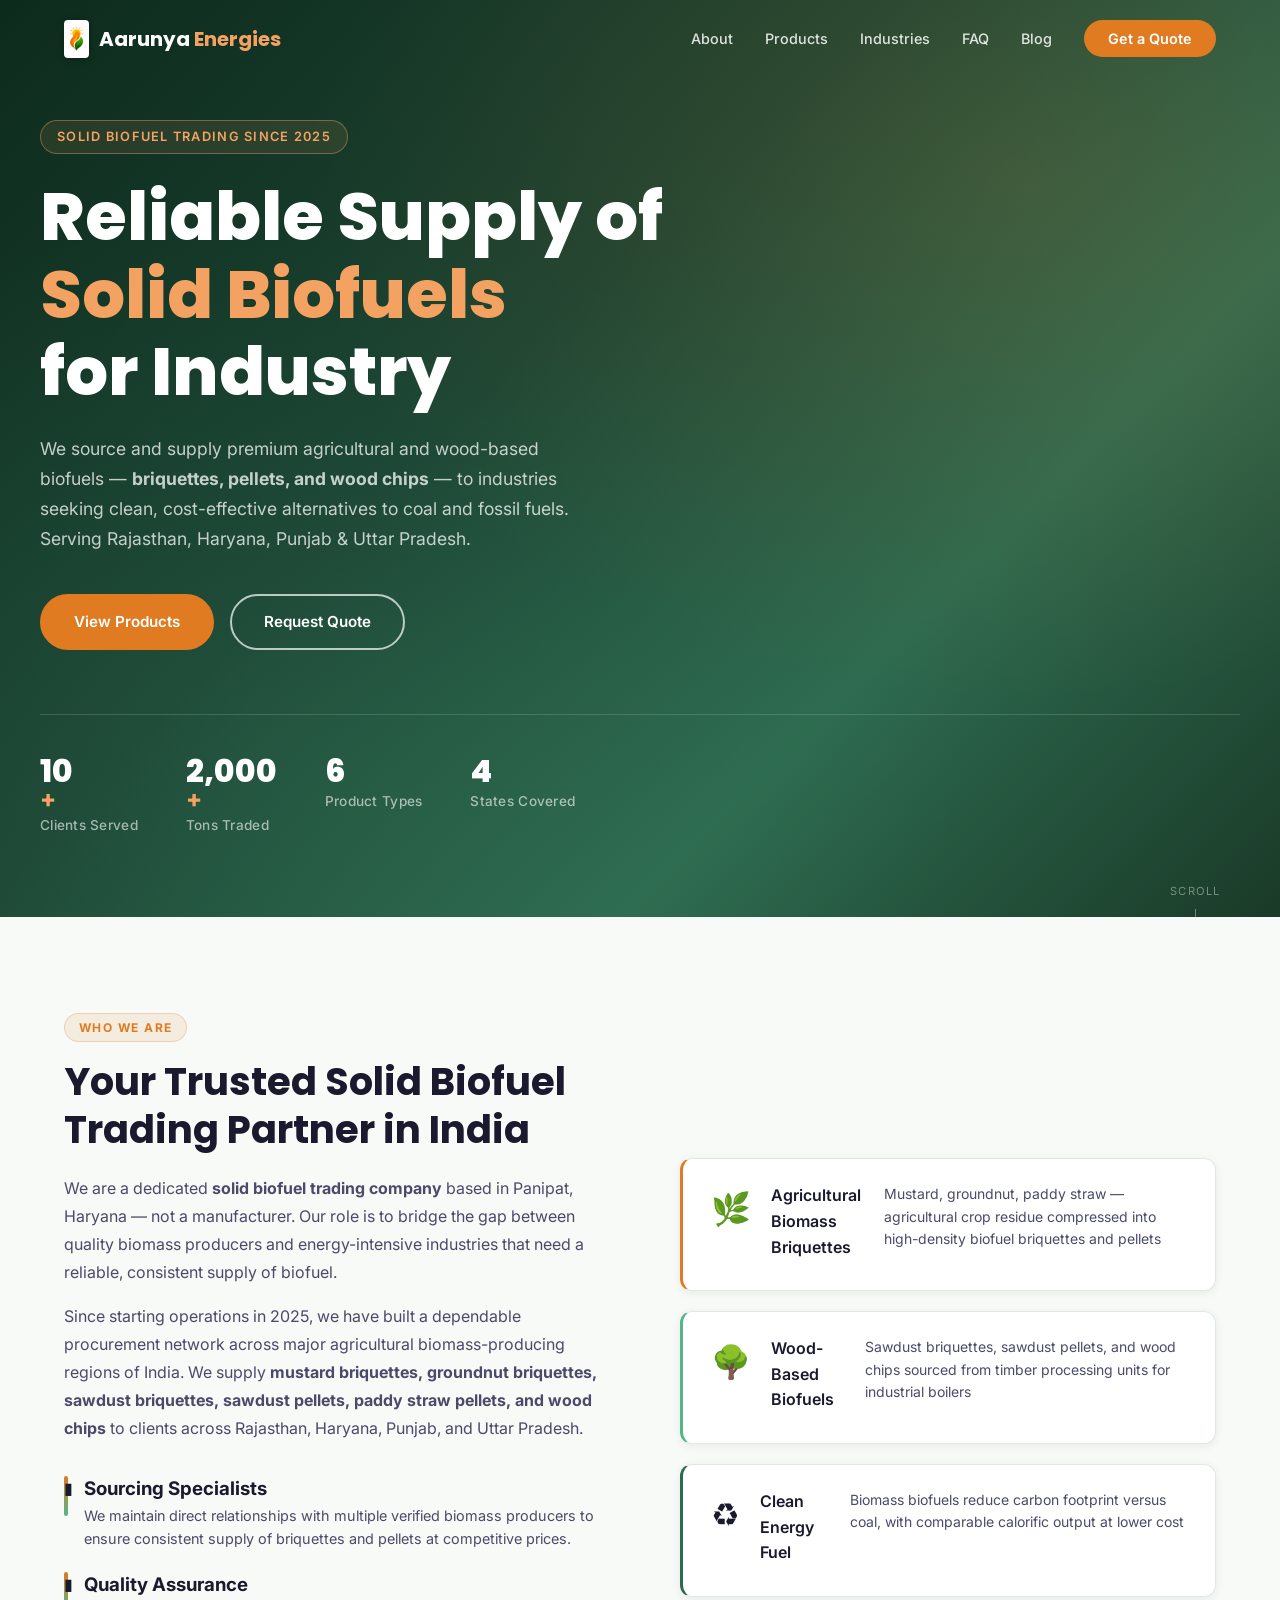
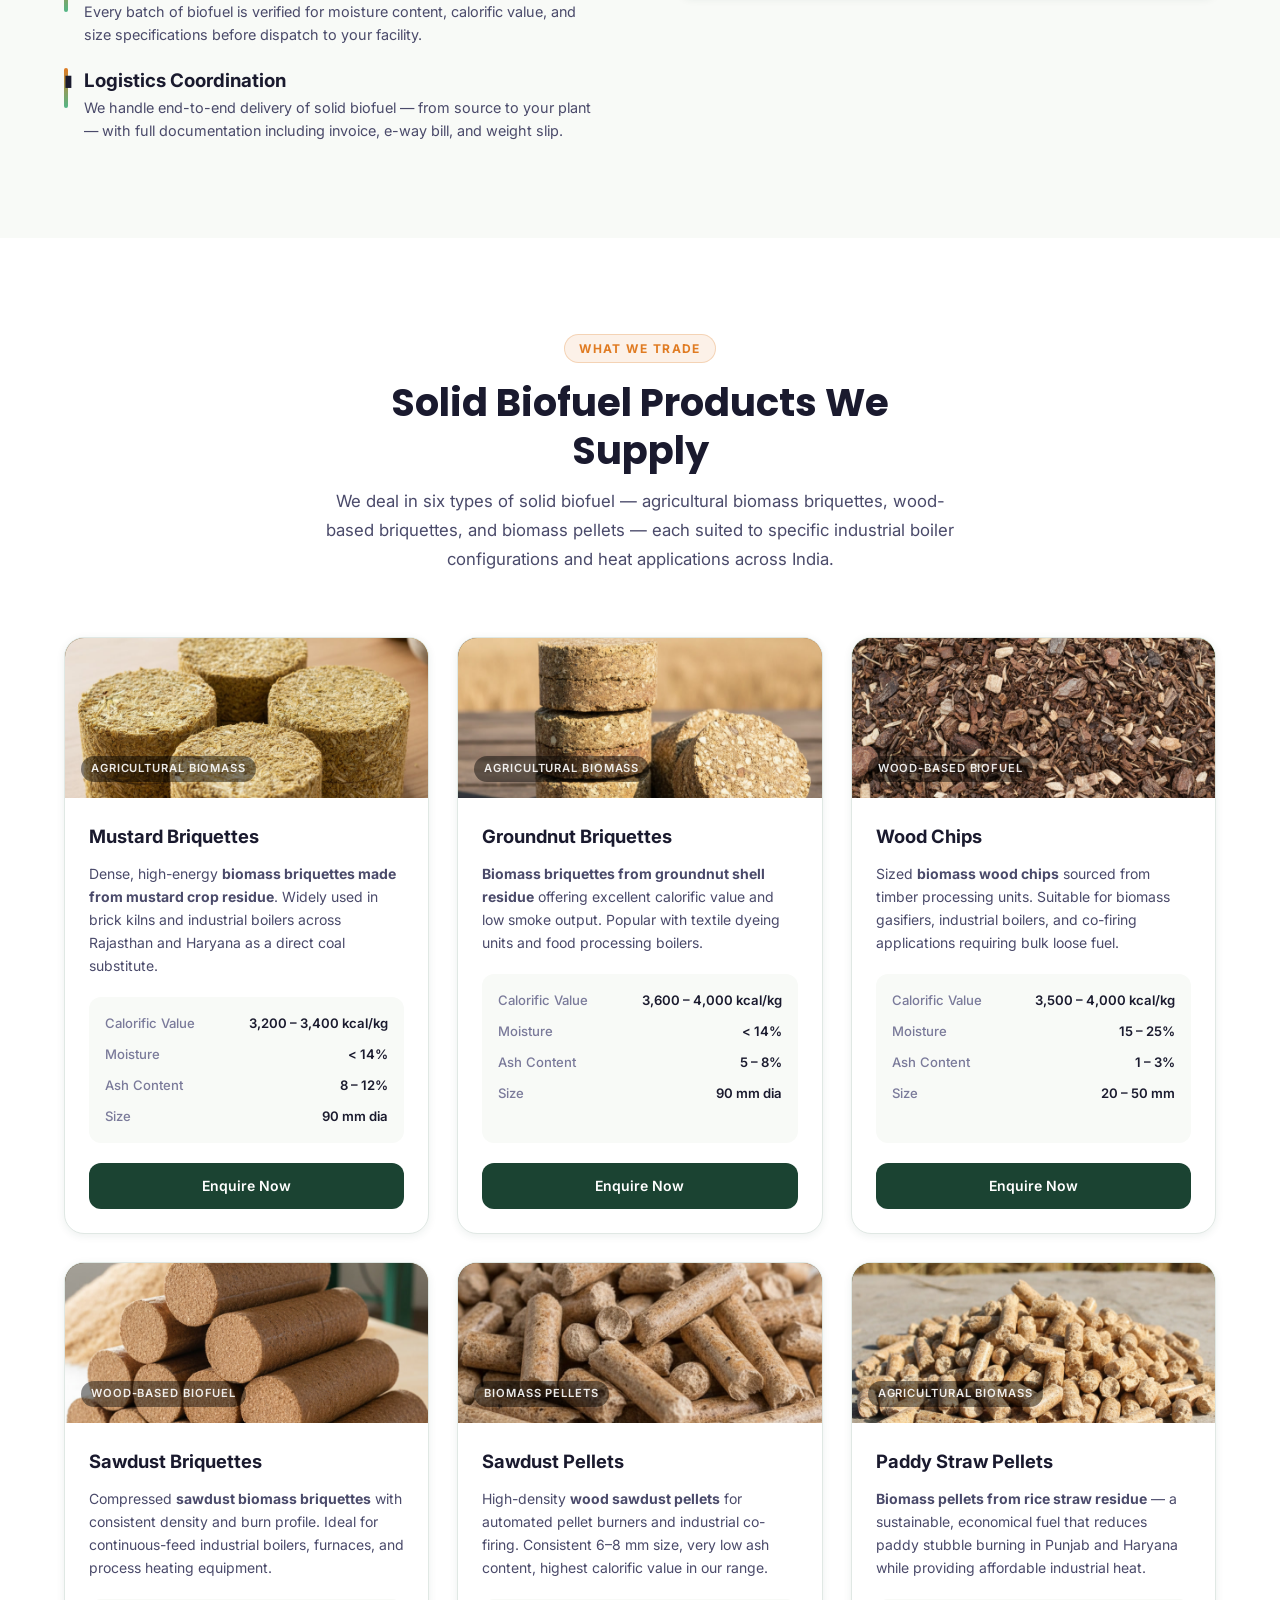
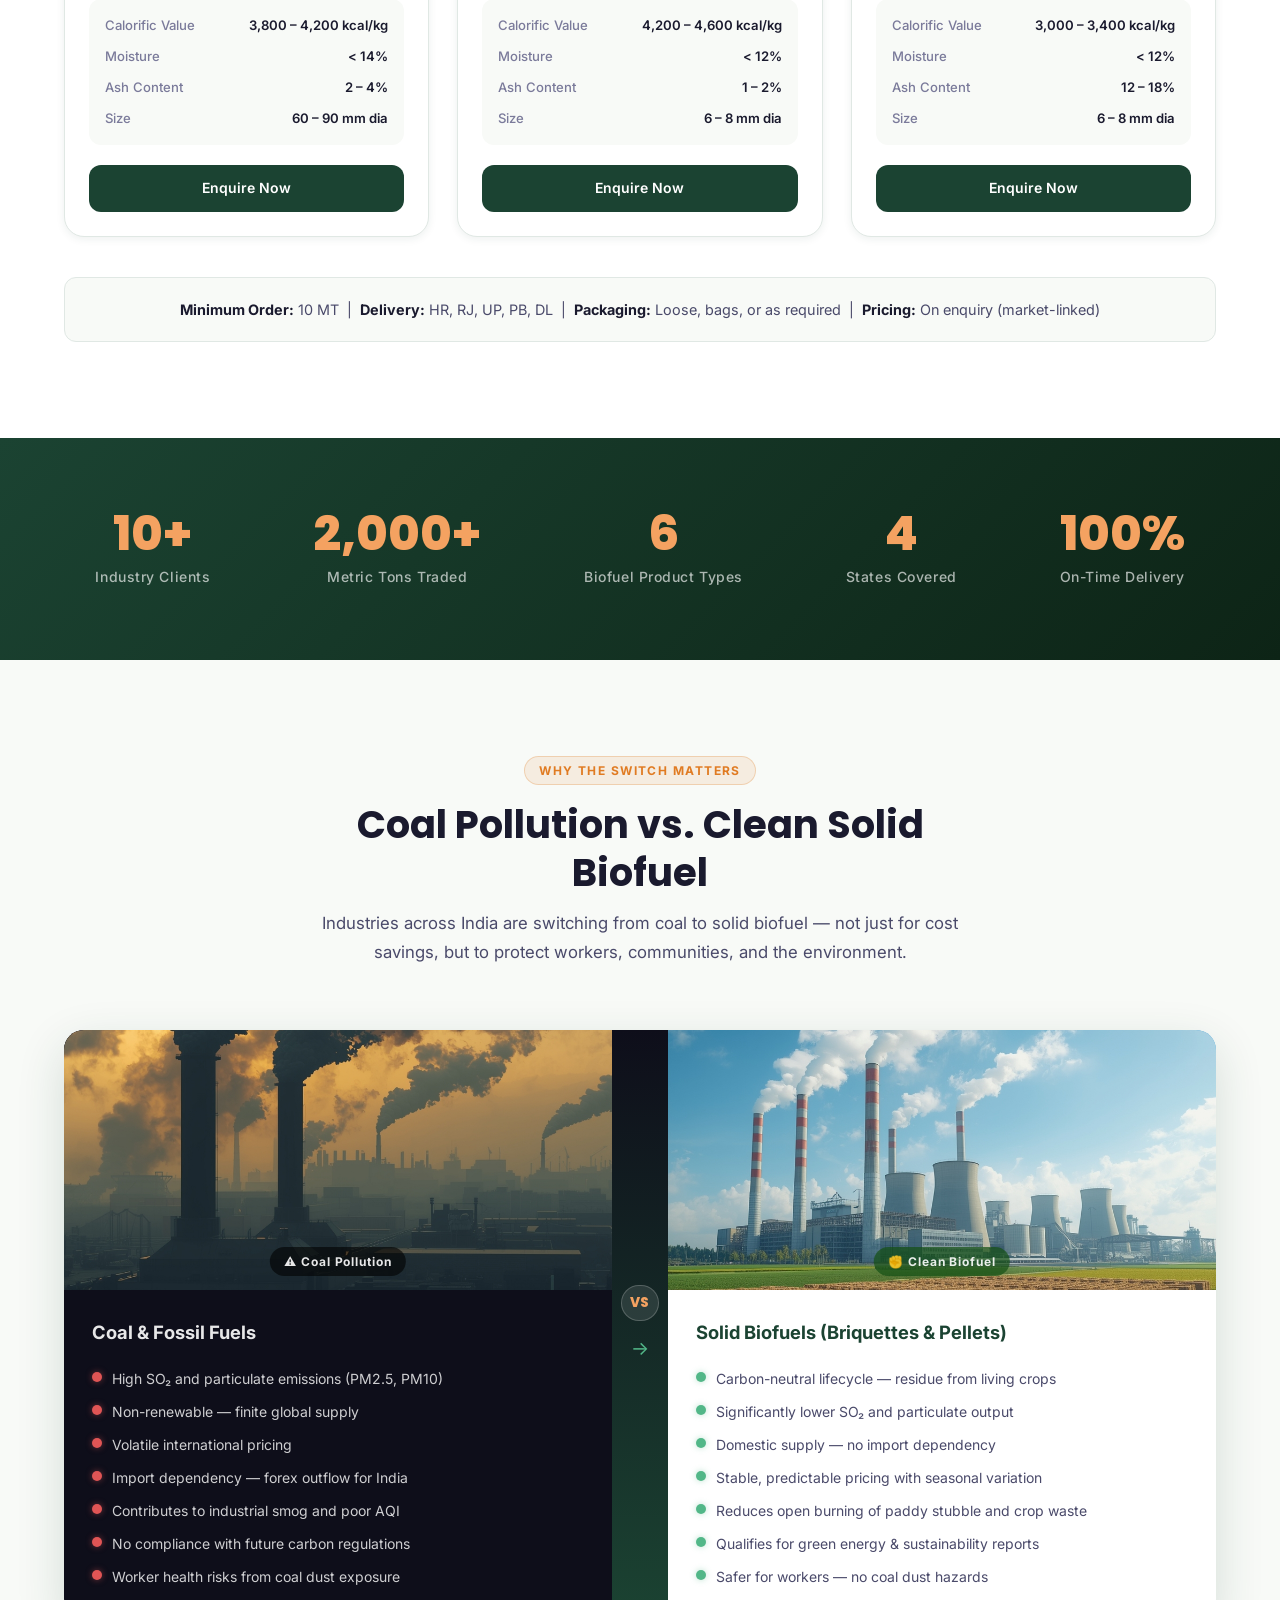
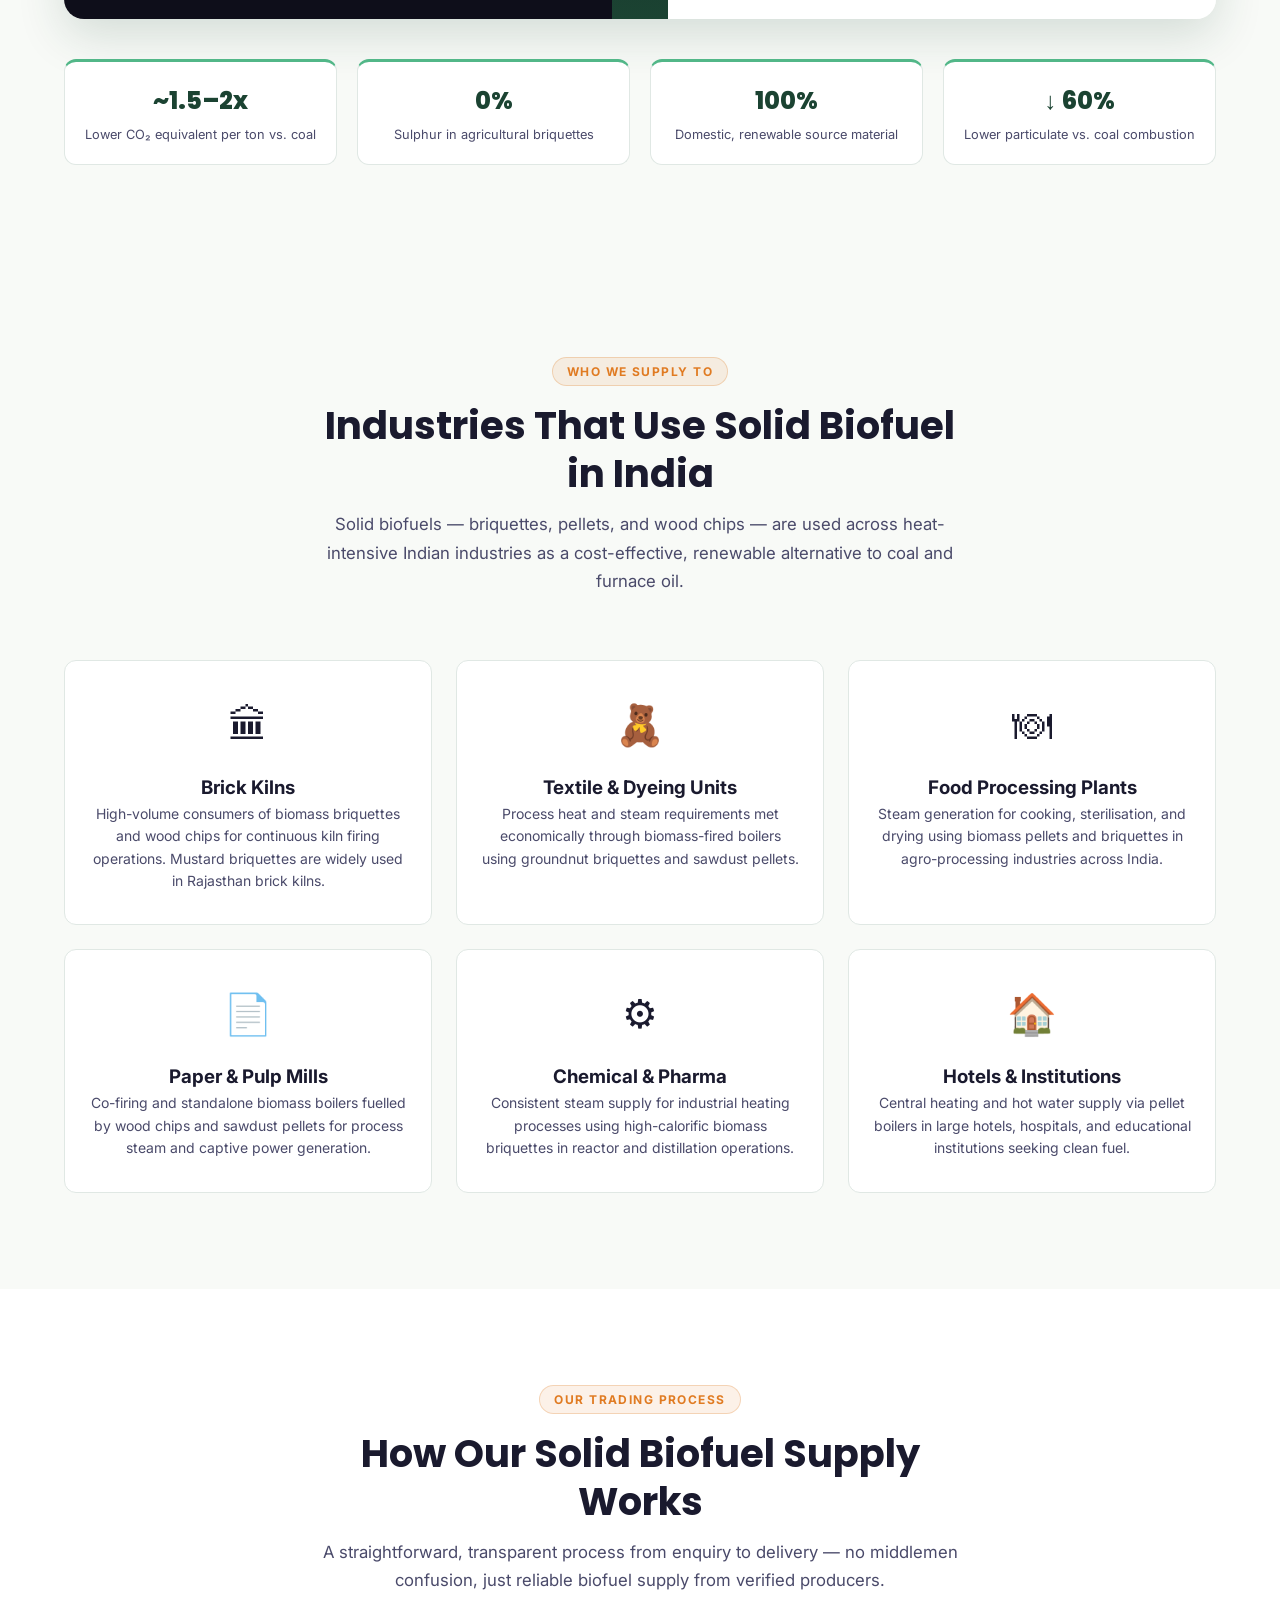
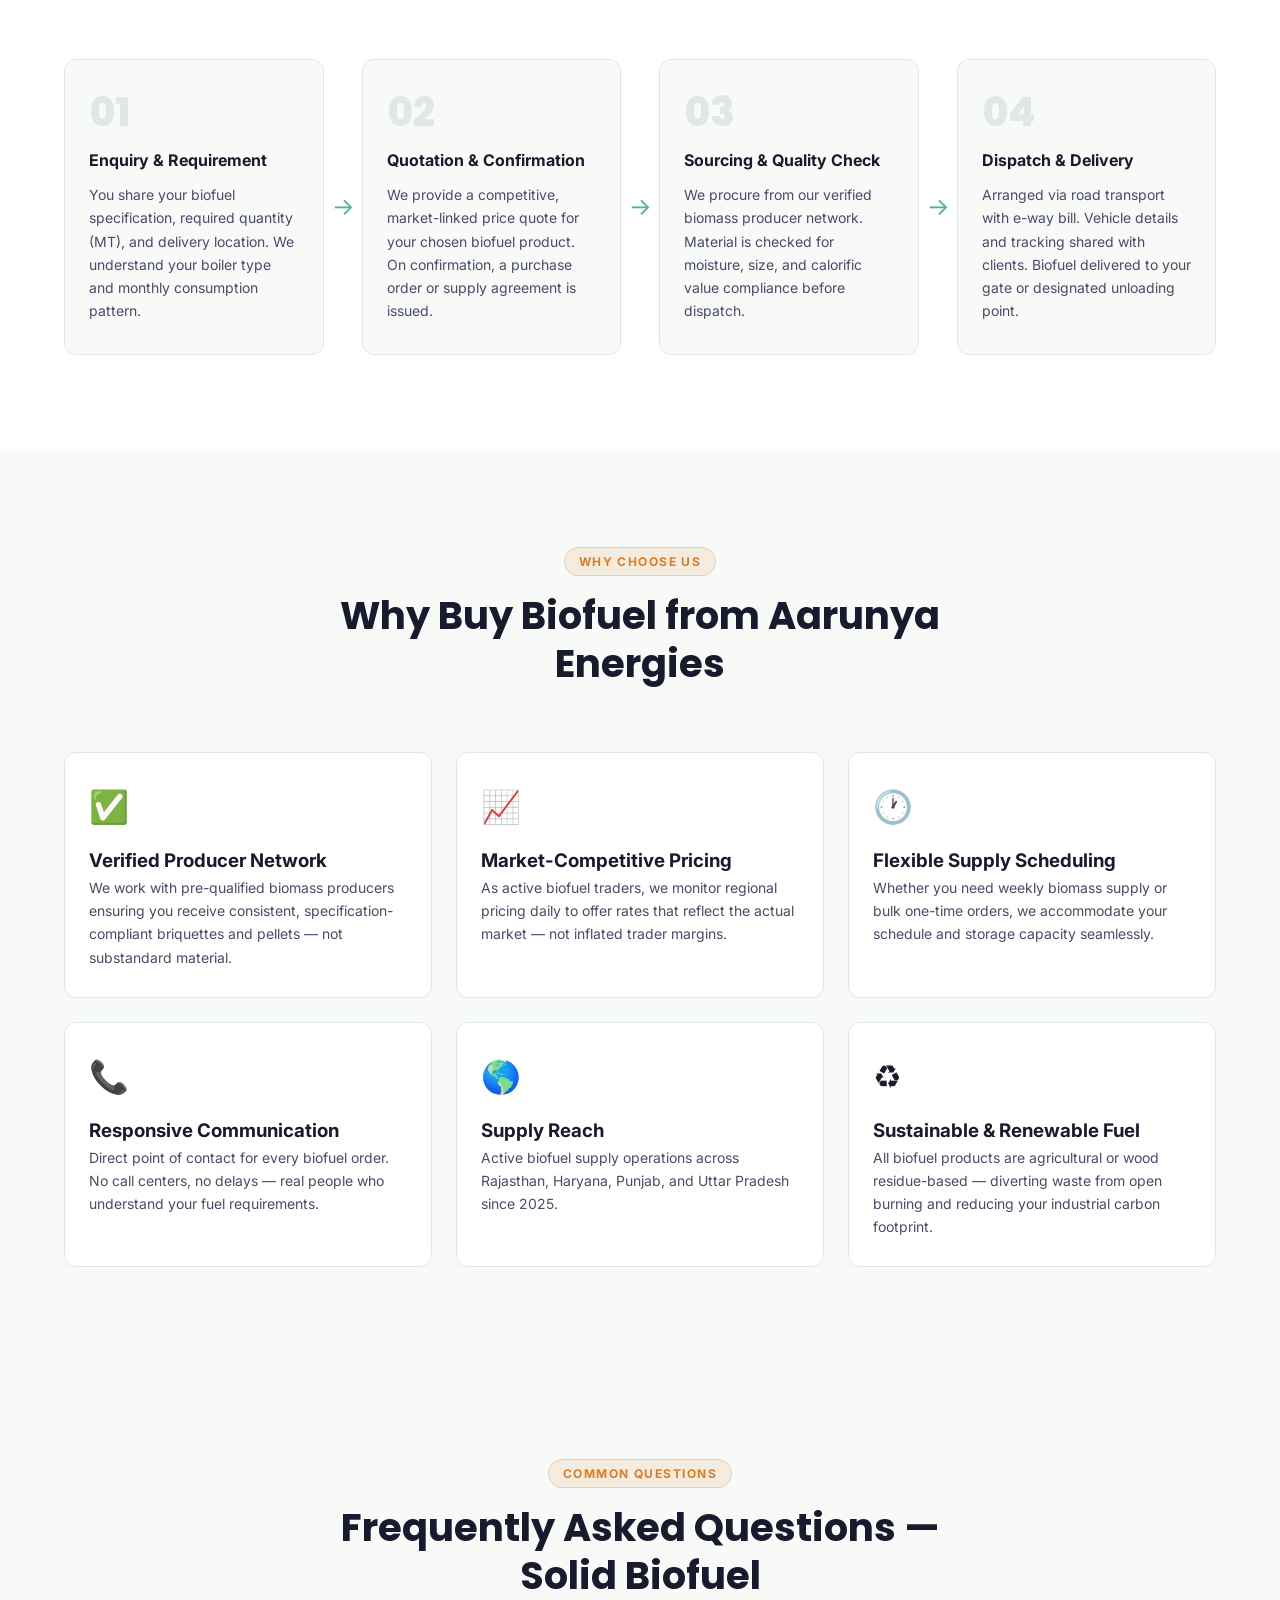
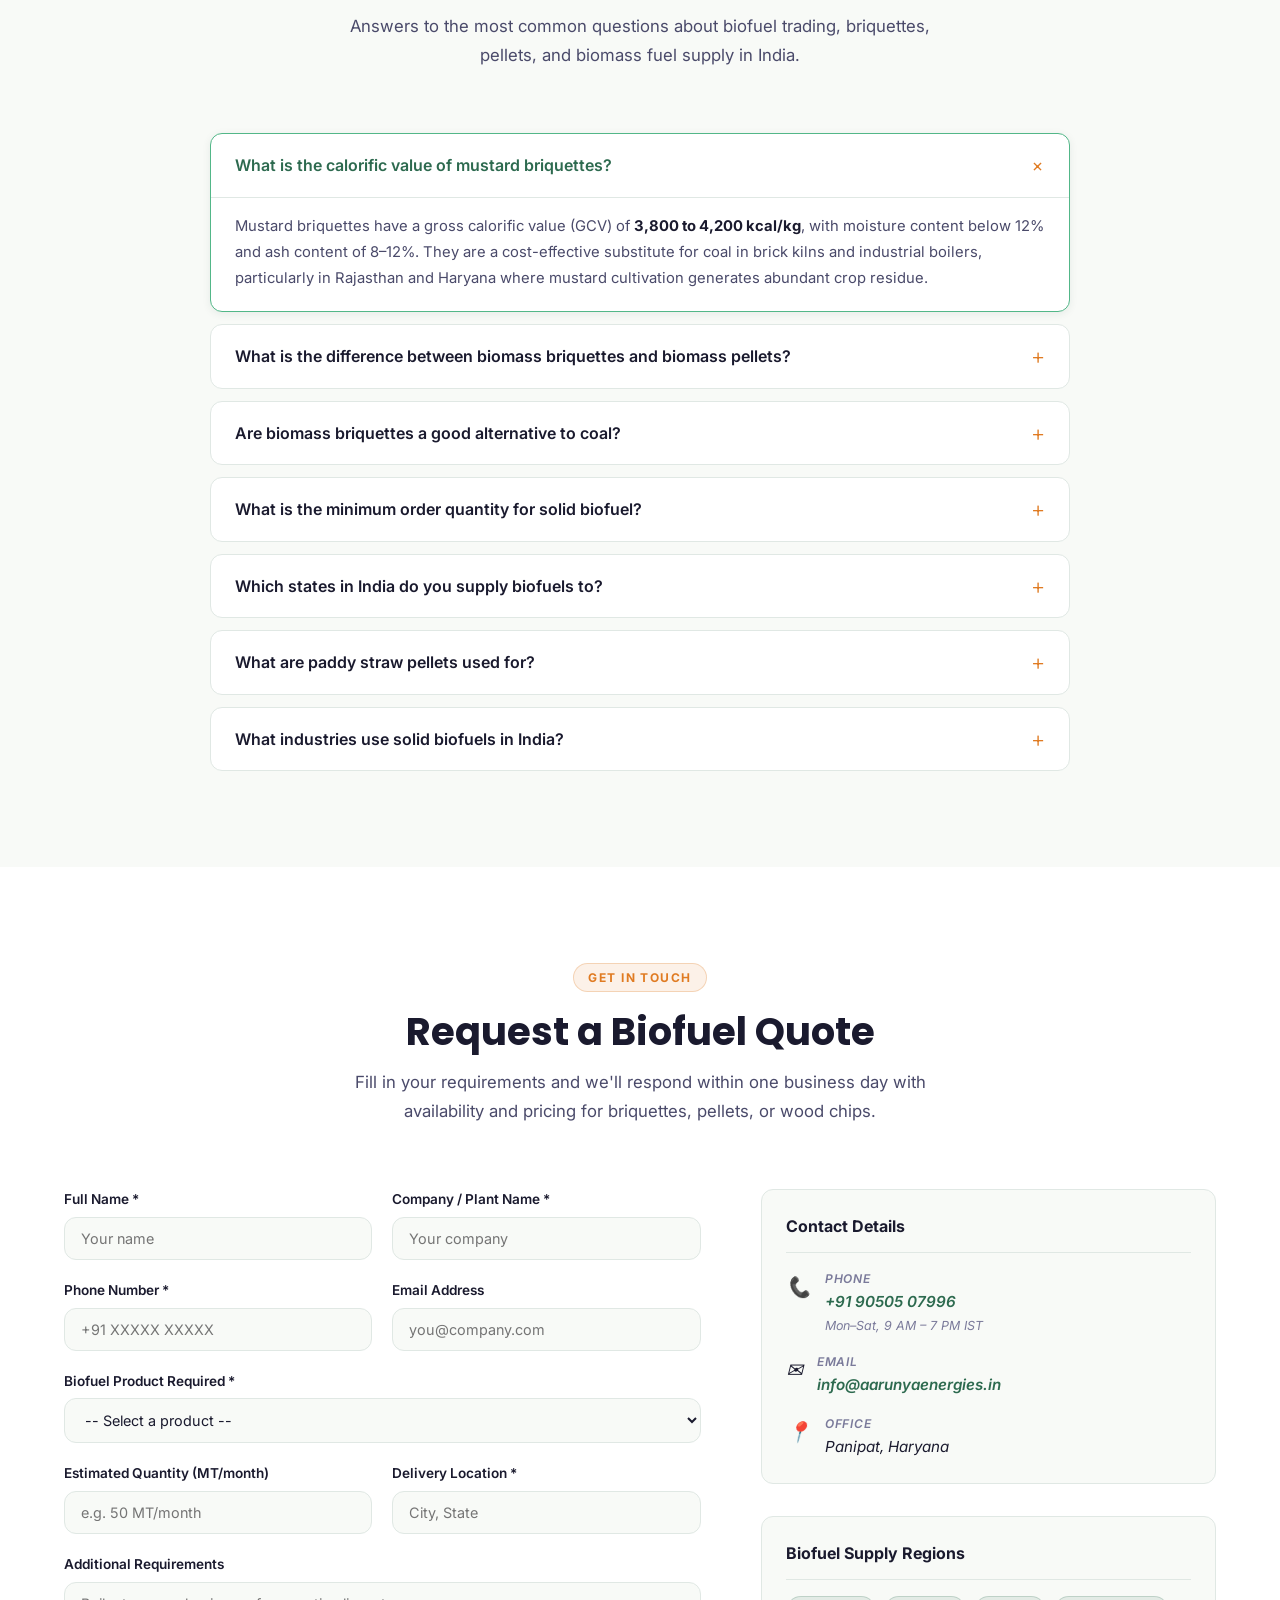
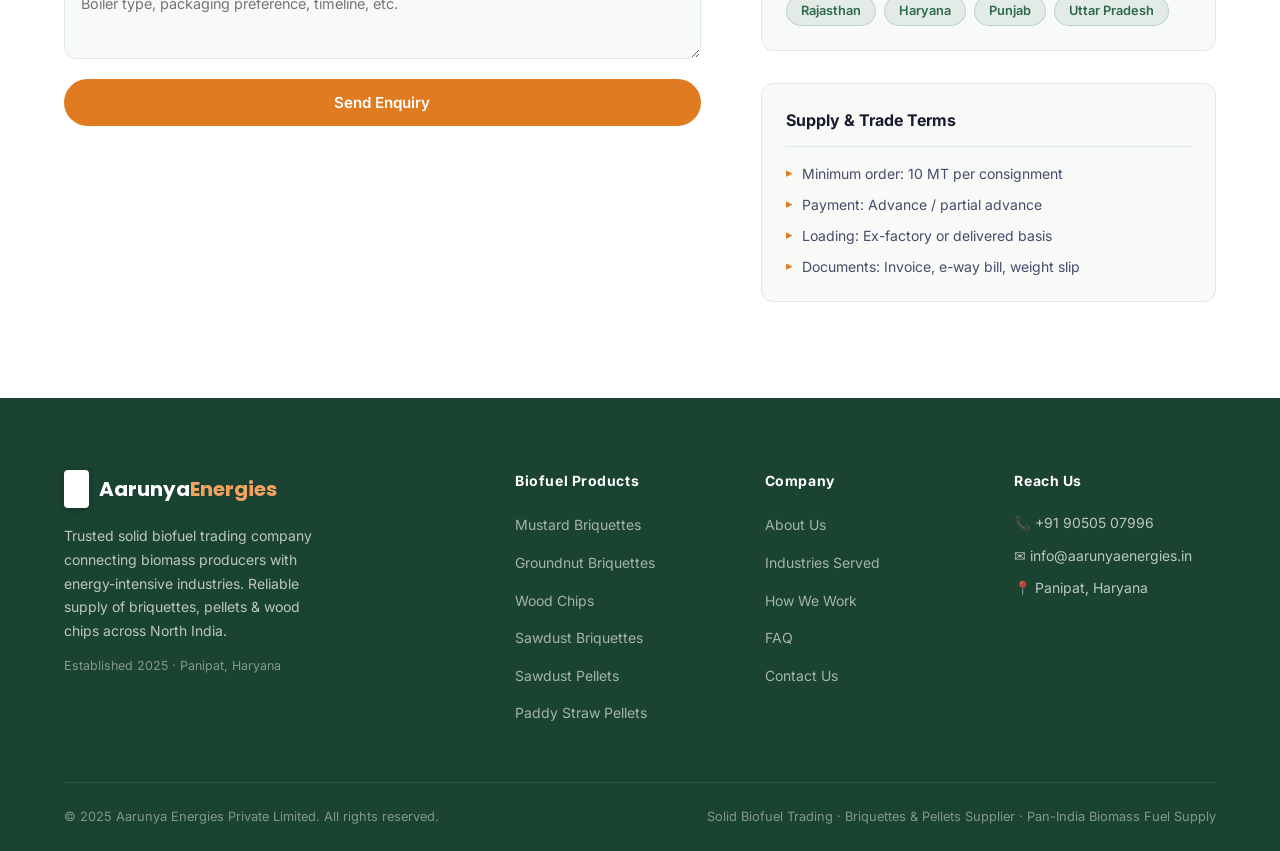
==== index.html @ 2af48a14 "website launch" ====
<!DOCTYPE html>
<html lang="en-IN">
<head>
  <meta charset="UTF-8" />
  <meta name="viewport" content="width=device-width, initial-scale=1.0" />

  <!-- ═══════════════════════════════════════════════════════
       PRIMARY SEO META TAGS
       Target keywords: biofuel trader india, briquettes supplier,
       pellets supplier, mustard briquettes, sawdust pellets,
       biomass fuel rajasthan, paddy straw pellets, wood chips
  ═══════════════════════════════════════════════════════ -->
  <title>Biofuel Trader India | Briquettes &amp; Pellets Supplier | Aarunya Energies</title>
  <meta name="description" content="Aarunya Energies Private Limited — trusted solid biofuel trader supplying mustard briquettes, groundnut briquettes, sawdust pellets, paddy straw pellets &amp; wood chips to industries across Haryana, Rajasthan, Punjab &amp; Uttar Pradesh. 2000+ MT traded. Get a free quote." />
  <meta name="keywords" content="biofuel trader India, briquettes supplier, pellets supplier India, mustard briquettes, groundnut briquettes, sawdust pellets, paddy straw pellets, wood chips supplier, biomass fuel India, solid biofuel Haryana, biomass briquettes for boiler, biomass fuel brick kiln, biomass pellets supplier, agricultural biomass, biofuel trading company India, Aarunya Energies" />
  <meta name="robots" content="index, follow, max-snippet:-1, max-image-preview:large, max-video-preview:-1" />
  <meta name="author" content="Aarunya Energies Private Limited" />
  <link rel="canonical" href="https://www.aarunyaenergies.in/" />

  <!-- ═══════════════════════════════════════════════════════
       GEO / LOCAL SEO
  ═══════════════════════════════════════════════════════ -->
  <meta name="geo.region" content="IN-HR" />
  <meta name="geo.country" content="IN" />
  <meta name="geo.placename" content="Panipat, Haryana, India" />
  <meta name="ICBM" content="29.3909, 76.9635" />

  <!-- ═══════════════════════════════════════════════════════
       OPEN GRAPH (Facebook, LinkedIn, WhatsApp previews)
  ═══════════════════════════════════════════════════════ -->
  <meta property="og:type" content="website" />
  <meta property="og:url" content="https://www.aarunyaenergies.in/" />
  <meta property="og:title" content="Biofuel Trader India | Briquettes &amp; Pellets Supplier | Aarunya Energies" />
  <meta property="og:description" content="Aarunya Energies Pvt Ltd — trusted solid biofuel trading company supplying mustard briquettes, sawdust pellets, paddy straw pellets &amp; wood chips across India. 10+ industry clients, 2000+ MT traded." />
  <meta property="og:image" content="https://www.aarunyaenergies.in/og-image.jpg" />
  <meta property="og:image:width" content="1200" />
  <meta property="og:image:height" content="630" />
  <meta property="og:locale" content="en_IN" />
  <meta property="og:site_name" content="Aarunya Energies" />

  <!-- ═══════════════════════════════════════════════════════
       TWITTER CARD
  ═══════════════════════════════════════════════════════ -->
  <meta name="twitter:card" content="summary_large_image" />
  <meta name="twitter:title" content="Biofuel Trader India | Briquettes &amp; Pellets Supplier | Aarunya Energies" />
  <meta name="twitter:description" content="Aarunya Energies Pvt Ltd — trusted solid biofuel trader supplying mustard briquettes, sawdust pellets, paddy straw pellets &amp; wood chips to industries across India." />
  <meta name="twitter:image" content="https://www.aarunyaenergies.in/og-image.jpg" />

  <!-- ═══════════════════════════════════════════════════════
       JSON-LD STRUCTURED DATA
  ═══════════════════════════════════════════════════════ -->

  <!-- Organization + LocalBusiness -->
  <script type="application/ld+json">
  {
    "@context": "https://schema.org",
    "@graph": [
      {
        "@type": ["Organization", "LocalBusiness"],
        "@id": "https://www.aarunyaenergies.in/#organization",
        "name": "Aarunya Energies Private Limited",
        "alternateName": ["Aarunya Energies", "Aarunya Energies Pvt Ltd"],
        "url": "https://www.aarunyaenergies.in/",
        "logo": "https://www.aarunyaenergies.in/logo.png",
        "description": "Solid biofuel trading company specialising in mustard briquettes, groundnut briquettes, sawdust briquettes, sawdust pellets, paddy straw pellets, and wood chips. Supplying industries across Haryana, Rajasthan, Punjab and Uttar Pradesh since 2025.",
        "foundingDate": "2025",
        "telephone": "+91-9050507996",
        "email": "info@aarunyaenergies.in",
        "address": {
          "@type": "PostalAddress",
          "addressLocality": "Panipat",
          "addressRegion": "Haryana",
          "addressCountry": "IN"
        },
        "areaServed": [
          {"@type": "State", "name": "Rajasthan"},
          {"@type": "State", "name": "Haryana"},
          {"@type": "State", "name": "Punjab"},
          {"@type": "State", "name": "Uttar Pradesh"}
        ],
        "knowsAbout": ["solid biofuel", "biomass briquettes", "biomass pellets", "wood chips", "mustard briquettes", "paddy straw pellets"],
        "sameAs": []
      },
      {
        "@type": "WebSite",
        "@id": "https://www.aarunyaenergies.in/#website",
        "url": "https://www.aarunyaenergies.in/",
        "name": "Aarunya Energies Private Limited",
        "publisher": {"@id": "https://www.aarunyaenergies.in/#organization"}
      }
    ]
  }
  </script>

  <!-- Products structured data -->
  <script type="application/ld+json">
  {
    "@context": "https://schema.org",
    "@type": "ItemList",
    "name": "Solid Biofuel Products",
    "description": "Range of solid biofuel products traded by AgroBiofuel Traders across India",
    "itemListElement": [
      {
        "@type": "ListItem",
        "position": 1,
        "item": {
          "@type": "Product",
          "name": "Mustard Briquettes",
          "description": "Dense, high-energy biomass briquettes made from compressed mustard crop residue. Calorific value 3200-3400 kcal/kg. Widely used in brick kilns and industrial boilers across Rajasthan and Haryana.",
          "category": "Solid Biofuel / Agricultural Biomass Briquettes",
          "brand": {"@type": "Brand", "name": "Aarunya Energies"},
          "offers": {"@type": "Offer", "availability": "https://schema.org/InStock", "areaServed": "IN", "priceCurrency": "INR", "seller": {"@id": "https://www.aarunyaenergies.in/#organization"}}
        }
      },
      {
        "@type": "ListItem",
        "position": 2,
        "item": {
          "@type": "Product",
          "name": "Groundnut Briquettes",
          "description": "Biomass briquettes from groundnut shell residue with high calorific value of 3600-4000 kcal/kg and low smoke output. Suitable for industrial boilers.",
          "category": "Solid Biofuel / Agricultural Biomass Briquettes",
          "brand": {"@type": "Brand", "name": "Aarunya Energies"},
          "offers": {"@type": "Offer", "availability": "https://schema.org/InStock", "areaServed": "IN", "priceCurrency": "INR", "seller": {"@id": "https://www.aarunyaenergies.in/#organization"}}
        }
      },
      {
        "@type": "ListItem",
        "position": 3,
        "item": {
          "@type": "Product",
          "name": "Wood Chips",
          "description": "Sized biomass wood chips from timber processing units. Calorific value 3500–4000 kcal/kg. Suitable for biomass gasifiers, boilers, and co-firing.",
          "category": "Solid Biofuel / Wood-Based Biomass",
          "brand": {"@type": "Brand", "name": "Aarunya Energies"},
          "offers": {"@type": "Offer", "availability": "https://schema.org/InStock", "areaServed": "IN", "priceCurrency": "INR", "seller": {"@id": "https://www.aarunyaenergies.in/#organization"}}
        }
      },
      {
        "@type": "ListItem",
        "position": 4,
        "item": {
          "@type": "Product",
          "name": "Sawdust Briquettes",
          "description": "Compressed sawdust biomass briquettes with consistent density and calorific value of 3800–4200 kcal/kg. Ideal for continuous-feed industrial boilers and furnaces.",
          "category": "Solid Biofuel / Wood-Based Biomass Briquettes",
          "brand": {"@type": "Brand", "name": "Aarunya Energies"},
          "offers": {"@type": "Offer", "availability": "https://schema.org/InStock", "areaServed": "IN", "priceCurrency": "INR", "seller": {"@id": "https://www.aarunyaenergies.in/#organization"}}
        }
      },
      {
        "@type": "ListItem",
        "position": 5,
        "item": {
          "@type": "Product",
          "name": "Sawdust Pellets",
          "description": "High-density wood sawdust pellets with calorific value 4200–4600 kcal/kg and moisture below 8%. For automated pellet burners and industrial co-firing across India.",
          "category": "Solid Biofuel / Wood Pellets",
          "brand": {"@type": "Brand", "name": "Aarunya Energies"},
          "offers": {"@type": "Offer", "availability": "https://schema.org/InStock", "areaServed": "IN", "priceCurrency": "INR", "seller": {"@id": "https://www.aarunyaenergies.in/#organization"}}
        }
      },
      {
        "@type": "ListItem",
        "position": 6,
        "item": {
          "@type": "Product",
          "name": "Paddy Straw Pellets",
          "description": "Biomass pellets from rice straw residue. Calorific value 3000-3400 kcal/kg. A sustainable, economical alternative that reduces paddy field burning.",
          "category": "Solid Biofuel / Agricultural Biomass Pellets",
          "brand": {"@type": "Brand", "name": "Aarunya Energies"},
          "offers": {"@type": "Offer", "availability": "https://schema.org/InStock", "areaServed": "IN", "priceCurrency": "INR", "seller": {"@id": "https://www.aarunyaenergies.in/#organization"}}
        }
      }
    ]
  }
  </script>

  <!-- FAQ structured data (enables "People also ask" in Google) -->
  <script type="application/ld+json">
  {
    "@context": "https://schema.org",
    "@type": "FAQPage",
    "mainEntity": [
      {
        "@type": "Question",
        "name": "What is the calorific value of mustard briquettes?",
        "acceptedAnswer": {
          "@type": "Answer",
          "text": "Mustard briquettes have a gross calorific value of 3,200 to 3,400 kcal/kg, with moisture content below 14% and ash content of 8–12%. They are a cost-effective coal substitute for brick kilns and industrial boilers."
        }
      },
      {
        "@type": "Question",
        "name": "What is the minimum order quantity for solid biofuel?",
        "acceptedAnswer": {
          "@type": "Answer",
          "text": "The minimum order quantity is 10 metric tons (MT) per consignment. We supply in loose form, bags, or as per client requirements. For regular bulk orders, we offer flexible scheduling on a weekly or monthly basis."
        }
      },
      {
        "@type": "Question",
        "name": "Which states do you supply solid biofuels to?",
        "acceptedAnswer": {
          "@type": "Answer",
          "text": "We supply solid biofuels — briquettes, pellets, and wood chips — across Rajasthan, Haryana, Punjab, and Uttar Pradesh. Delivery is arranged via road transport with e-way bill documentation."
        }
      },
      {
        "@type": "Question",
        "name": "What is the difference between biomass briquettes and biomass pellets?",
        "acceptedAnswer": {
          "@type": "Answer",
          "text": "Biomass briquettes are larger compressed blocks (60–90 mm diameter) suited for manual-feed boilers and kilns. Biomass pellets are smaller cylindrical pieces (6–8 mm) designed for automated pellet burners and co-firing systems. Pellets generally have lower moisture and slightly higher calorific value than briquettes of the same feedstock."
        }
      },
      {
        "@type": "Question",
        "name": "Are biomass briquettes a good alternative to coal?",
        "acceptedAnswer": {
          "@type": "Answer",
          "text": "Yes. Biomass briquettes are a renewable, lower-carbon alternative to coal. They offer calorific values of 3,500–4,500 kcal/kg — comparable to lignite and sub-bituminous coal. They produce less sulphur dioxide, qualify for green energy incentives, and reduce dependence on imported fossil fuels. Many brick kilns, textile units, and food processing plants across India have switched to biomass briquettes as their primary fuel."
        }
      },
      {
        "@type": "Question",
        "name": "What industries use solid biofuel in India?",
        "acceptedAnswer": {
          "@type": "Answer",
          "text": "Solid biofuels including briquettes, pellets, and wood chips are widely used in India by brick kilns, textile and dyeing units, food processing plants, paper and pulp mills, chemical industries, pharmaceutical companies, hotels, and large institutions for steam generation and process heating."
        }
      },
      {
        "@type": "Question",
        "name": "What are paddy straw pellets used for?",
        "acceptedAnswer": {
          "@type": "Answer",
          "text": "Paddy straw pellets are used as biomass fuel in industrial boilers and furnaces for steam and heat generation. They are an economical fuel with a calorific value of 3,200–3,600 kcal/kg and also help address the problem of paddy stubble burning in states like Punjab and Haryana."
        }
      }
    ]
  }
  </script>

  <!-- BreadcrumbList -->
  <script type="application/ld+json">
  {
    "@context": "https://schema.org",
    "@type": "BreadcrumbList",
    "itemListElement": [
      {"@type": "ListItem", "position": 1, "name": "Home", "item": "https://www.aarunyaenergies.in/"},
      {"@type": "ListItem", "position": 2, "name": "Products", "item": "https://www.aarunyaenergies.in/#products"},
      {"@type": "ListItem", "position": 3, "name": "Contact", "item": "https://www.aarunyaenergies.in/#contact"}
    ]
  }
  </script>

  <!-- ═══════════════════════════════════════════════════════
       PERFORMANCE (affects Core Web Vitals → Google ranking)
  ═══════════════════════════════════════════════════════ -->
  <link rel="preconnect" href="https://fonts.googleapis.com" crossorigin />
  <link rel="preconnect" href="https://fonts.gstatic.com" crossorigin />
  <link rel="dns-prefetch" href="https://fonts.googleapis.com" />
  <link href="https://fonts.googleapis.com/css2?family=Inter:wght@300;400;500;600;700;800&family=Poppins:wght@400;600;700;800&display=swap" rel="stylesheet" />
  <link rel="stylesheet" href="styles/style.css" />

  <!-- Favicon placeholders — replace with real .ico file -->
  <link rel="icon" type="image/png" href="/favicon.png" />
</head>
<body>

  <!-- NAVBAR -->
  <nav class="navbar" id="navbar" role="navigation" aria-label="Main navigation">
    <div class="nav-container">
      <a href="#home" class="logo" aria-label="Aarunya Energies Private Limited — Home">
        <img src="images/logo.png" alt="Aarunya Energies" class="logo-img" />
        <span class="logo-text">Aarunya <span class="logo-accent">Energies</span></span>
      </a>
      <ul class="nav-links" id="navLinks" role="list">
        <li><a href="#about">About</a></li>
        <li><a href="#products">Products</a></li>
        <li><a href="#industries">Industries</a></li>
        <li><a href="#faq">FAQ</a></li>
        <li><a href="blog/blog.html">Blog</a></li>
        <li><a href="#contact" class="nav-cta">Get a Quote</a></li>
      </ul>
      <button class="hamburger" id="hamburger" aria-label="Toggle navigation menu" aria-expanded="false" aria-controls="navLinks">
        <span></span><span></span><span></span>
      </button>
    </div>
  </nav>

  <main id="main-content">

  <!-- HERO -->
  <section class="hero" id="home" aria-label="Solid biofuel trader India — hero">
    <div class="hero-overlay" aria-hidden="true"></div>
    <div class="hero-content">
      <span class="hero-badge">Solid Biofuel Trading Since 2025</span>
      <h1>Reliable Supply of<br /><span class="highlight">Solid Biofuels</span><br />for Industry</h1>
      <p class="hero-sub">We source and supply premium agricultural and wood-based biofuels — <strong>briquettes, pellets, and wood chips</strong> — to industries seeking clean, cost-effective alternatives to coal and fossil fuels. Serving Rajasthan, Haryana, Punjab &amp; Uttar Pradesh.</p>
      <div class="hero-actions">
        <a href="#products" class="btn btn-primary">View Products</a>
        <a href="#contact" class="btn btn-outline">Request Quote</a>
      </div>
      <div class="hero-stats" aria-label="Business statistics">
        <div class="hstat">
          <strong class="counter" data-target="10">0</strong><span aria-hidden="true">+</span>
          <p>Clients Served</p>
        </div>
        <div class="hstat">
          <strong class="counter" data-target="2000">0</strong><span aria-hidden="true">+</span>
          <p>Tons Traded</p>
        </div>
        <div class="hstat">
          <strong>6</strong>
          <p>Product Types</p>
        </div>
        <div class="hstat">
          <strong>4</strong>
          <p>States Covered</p>
        </div>
      </div>
    </div>
    <div class="hero-scroll-hint" aria-hidden="true">
      <span>Scroll</span>
      <div class="scroll-line"></div>
    </div>
  </section>

  <!-- ABOUT -->
  <section class="about section" id="about" aria-labelledby="about-heading">
    <div class="container">
      <div class="about-grid">
        <div class="about-text">
          <span class="section-tag">Who We Are</span>
          <h2 id="about-heading">Your Trusted Solid Biofuel Trading Partner in India</h2>
          <p>We are a dedicated <strong>solid biofuel trading company</strong> based in Panipat, Haryana — not a manufacturer. Our role is to bridge the gap between quality biomass producers and energy-intensive industries that need a reliable, consistent supply of biofuel.</p>
          <p>Since starting operations in 2025, we have built a dependable procurement network across major agricultural biomass-producing regions of India. We supply <strong>mustard briquettes, groundnut briquettes, sawdust briquettes, sawdust pellets, paddy straw pellets, and wood chips</strong> to clients across Rajasthan, Haryana, Punjab, and Uttar Pradesh.</p>
          <div class="about-cards">
            <div class="acard">
              <div class="acard-icon" aria-hidden="true">&#9646;</div>
              <div>
                <h3>Sourcing Specialists</h3>
                <p>We maintain direct relationships with multiple verified biomass producers to ensure consistent supply of briquettes and pellets at competitive prices.</p>
              </div>
            </div>
            <div class="acard">
              <div class="acard-icon" aria-hidden="true">&#9646;</div>
              <div>
                <h3>Quality Assurance</h3>
                <p>Every batch of biofuel is verified for moisture content, calorific value, and size specifications before dispatch to your facility.</p>
              </div>
            </div>
            <div class="acard">
              <div class="acard-icon" aria-hidden="true">&#9646;</div>
              <div>
                <h3>Logistics Coordination</h3>
                <p>We handle end-to-end delivery of solid biofuel — from source to your plant — with full documentation including invoice, e-way bill, and weight slip.</p>
              </div>
            </div>
          </div>
        </div>
        <div class="about-visual">
          <div class="visual-card vc1">
            <div class="vc-icon" aria-hidden="true">&#127807;</div>
            <h3>Agricultural Biomass Briquettes</h3>
            <p>Mustard, groundnut, paddy straw — agricultural crop residue compressed into high-density biofuel briquettes and pellets</p>
          </div>
          <div class="visual-card vc2">
            <div class="vc-icon" aria-hidden="true">&#127795;</div>
            <h3>Wood-Based Biofuels</h3>
            <p>Sawdust briquettes, sawdust pellets, and wood chips sourced from timber processing units for industrial boilers</p>
          </div>
          <div class="visual-card vc3">
            <div class="vc-icon" aria-hidden="true">&#9851;</div>
            <h3>Clean Energy Fuel</h3>
            <p>Biomass biofuels reduce carbon footprint versus coal, with comparable calorific output at lower cost</p>
          </div>
        </div>
      </div>
    </div>
  </section>

  <!-- PRODUCTS -->
  <section class="products section" id="products" aria-labelledby="products-heading">
    <div class="container">
      <div class="section-header">
        <span class="section-tag">What We Trade</span>
        <h2 id="products-heading">Solid Biofuel Products We Supply</h2>
        <p>We deal in six types of solid biofuel — agricultural biomass briquettes, wood-based briquettes, and biomass pellets — each suited to specific industrial boiler configurations and heat applications across India.</p>
      </div>
      <div class="products-grid">

        <article class="product-card" aria-label="Mustard Briquettes product details">
          <div class="product-img mustard-img" aria-label="Mustard briquettes — golden agricultural biomass">
            <img src="images/mb.jpg" alt="Mustard briquettes — compressed agricultural biomass fuel" class="product-photo" />
            <div class="product-label">Agricultural Biomass</div>
          </div>
          <div class="product-body">
            <h3>Mustard Briquettes</h3>
            <p>Dense, high-energy <strong>biomass briquettes made from mustard crop residue</strong>. Widely used in brick kilns and industrial boilers across Rajasthan and Haryana as a direct coal substitute.</p>
            <div class="product-specs" aria-label="Mustard briquettes specifications">
              <div class="spec"><span class="spec-label">Calorific Value</span><span class="spec-val">3,200 – 3,400 kcal/kg</span></div>
              <div class="spec"><span class="spec-label">Moisture</span><span class="spec-val">&lt; 14%</span></div>
              <div class="spec"><span class="spec-label">Ash Content</span><span class="spec-val">8 – 12%</span></div>
              <div class="spec"><span class="spec-label">Size</span><span class="spec-val">90 mm dia</span></div>
            </div>
            <a href="#contact" class="product-cta">Enquire Now</a>
          </div>
        </article>

        <article class="product-card" aria-label="Groundnut Briquettes product details">
          <div class="product-img groundnut-img" aria-label="Groundnut shell briquettes — brown biomass fuel">
            <img src="images/gn.jpg" alt="Groundnut briquettes — compressed groundnut shell biomass fuel" class="product-photo" />
            <div class="product-label">Agricultural Biomass</div>
          </div>
          <div class="product-body">
            <h3>Groundnut Briquettes</h3>
            <p><strong>Biomass briquettes from groundnut shell residue</strong> offering excellent calorific value and low smoke output. Popular with textile dyeing units and food processing boilers.</p>
            <div class="product-specs" aria-label="Groundnut briquettes specifications">
              <div class="spec"><span class="spec-label">Calorific Value</span><span class="spec-val">3,600 – 4,000 kcal/kg</span></div>
              <div class="spec"><span class="spec-label">Moisture</span><span class="spec-val">&lt; 14%</span></div>
              <div class="spec"><span class="spec-label">Ash Content</span><span class="spec-val">5 – 8%</span></div>
              <div class="spec"><span class="spec-label">Size</span><span class="spec-val">90 mm dia</span></div>
            </div>
            <a href="#contact" class="product-cta">Enquire Now</a>
          </div>
        </article>

        <article class="product-card" aria-label="Wood Chips product details">
          <div class="product-img woodchips-img" aria-label="Wood chips — green biomass fuel from timber">
            <img src="images/wc.jpg" alt="Wood chips — sized biomass fuel from timber processing" class="product-photo" />
            <div class="product-label">Wood-Based Biofuel</div>
          </div>
          <div class="product-body">
            <h3>Wood Chips</h3>
            <p>Sized <strong>biomass wood chips</strong> sourced from timber processing units. Suitable for biomass gasifiers, industrial boilers, and co-firing applications requiring bulk loose fuel.</p>
            <div class="product-specs" aria-label="Wood chips specifications">
              <div class="spec"><span class="spec-label">Calorific Value</span><span class="spec-val">3,500 – 4,000 kcal/kg</span></div>
              <div class="spec"><span class="spec-label">Moisture</span><span class="spec-val">15 – 25%</span></div>
              <div class="spec"><span class="spec-label">Ash Content</span><span class="spec-val">1 – 3%</span></div>
              <div class="spec"><span class="spec-label">Size</span><span class="spec-val">20 – 50 mm</span></div>
            </div>
            <a href="#contact" class="product-cta">Enquire Now</a>
          </div>
        </article>

        <article class="product-card" aria-label="Sawdust Briquettes product details">
          <div class="product-img sawdustbri-img" aria-label="Sawdust briquettes — compressed wood residue fuel">
            <img src="images/sw.jpg" alt="Sawdust briquettes — compressed sawdust biomass fuel" class="product-photo" />
            <div class="product-label">Wood-Based Biofuel</div>
          </div>
          <div class="product-body">
            <h3>Sawdust Briquettes</h3>
            <p>Compressed <strong>sawdust biomass briquettes</strong> with consistent density and burn profile. Ideal for continuous-feed industrial boilers, furnaces, and process heating equipment.</p>
            <div class="product-specs" aria-label="Sawdust briquettes specifications">
              <div class="spec"><span class="spec-label">Calorific Value</span><span class="spec-val">3,800 – 4,200 kcal/kg</span></div>
              <div class="spec"><span class="spec-label">Moisture</span><span class="spec-val">&lt; 14%</span></div>
              <div class="spec"><span class="spec-label">Ash Content</span><span class="spec-val">2 – 4%</span></div>
              <div class="spec"><span class="spec-label">Size</span><span class="spec-val">60 – 90 mm dia</span></div>
            </div>
            <a href="#contact" class="product-cta">Enquire Now</a>
          </div>
        </article>

        <article class="product-card" aria-label="Sawdust Pellets product details">
          <div class="product-img sawdustpel-img" aria-label="Sawdust pellets — high density biomass pellets">
            <img src="images/swp.jpg" alt="Sawdust pellets — high density 6-8mm biomass pellets" class="product-photo" />
            <div class="product-label">Biomass Pellets</div>
          </div>
          <div class="product-body">
            <h3>Sawdust Pellets</h3>
            <p>High-density <strong>wood sawdust pellets</strong> for automated pellet burners and industrial co-firing. Consistent 6–8 mm size, very low ash content, highest calorific value in our range.</p>
            <div class="product-specs" aria-label="Sawdust pellets specifications">
              <div class="spec"><span class="spec-label">Calorific Value</span><span class="spec-val">4,200 – 4,600 kcal/kg</span></div>
              <div class="spec"><span class="spec-label">Moisture</span><span class="spec-val">&lt; 12%</span></div>
              <div class="spec"><span class="spec-label">Ash Content</span><span class="spec-val">1 – 2%</span></div>
              <div class="spec"><span class="spec-label">Size</span><span class="spec-val">6 – 8 mm dia</span></div>
            </div>
            <a href="#contact" class="product-cta">Enquire Now</a>
          </div>
        </article>

        <article class="product-card" aria-label="Paddy Straw Pellets product details">
          <div class="product-img paddypel-img" aria-label="Paddy straw pellets — rice straw biomass pellets">
            <img src="images/pdsp.jpg" alt="Paddy straw pellets — rice straw biomass fuel pellets" class="product-photo" />
            <div class="product-label">Agricultural Biomass</div>
          </div>
          <div class="product-body">
            <h3>Paddy Straw Pellets</h3>
            <p><strong>Biomass pellets from rice straw residue</strong> — a sustainable, economical fuel that reduces paddy stubble burning in Punjab and Haryana while providing affordable industrial heat.</p>
            <div class="product-specs" aria-label="Paddy straw pellets specifications">
              <div class="spec"><span class="spec-label">Calorific Value</span><span class="spec-val">3,000 – 3,400 kcal/kg</span></div>
              <div class="spec"><span class="spec-label">Moisture</span><span class="spec-val">&lt; 12%</span></div>
              <div class="spec"><span class="spec-label">Ash Content</span><span class="spec-val">12 – 18%</span></div>
              <div class="spec"><span class="spec-label">Size</span><span class="spec-val">6 – 8 mm dia</span></div>
            </div>
            <a href="#contact" class="product-cta">Enquire Now</a>
          </div>
        </article>

      </div>

      <div class="product-note">
        <p><strong>Minimum Order:</strong> 10 MT &nbsp;|&nbsp; <strong>Delivery:</strong> HR, RJ, UP, PB, DL &nbsp;|&nbsp; <strong>Packaging:</strong> Loose, bags, or as required &nbsp;|&nbsp; <strong>Pricing:</strong> On enquiry (market-linked)</p>
      </div>
    </div>
  </section>

  <!-- STATS -->
  <section class="stats-section" aria-label="Business statistics">
    <div class="container">
      <div class="stats-grid">
        <div class="stat-item">
          <div class="stat-num"><span class="counter" data-target="10">0</span>+</div>
          <div class="stat-label">Industry Clients</div>
        </div>
        <div class="stat-item">
          <div class="stat-num"><span class="counter" data-target="2000">0</span>+</div>
          <div class="stat-label">Metric Tons Traded</div>
        </div>
        <div class="stat-item">
          <div class="stat-num">6</div>
          <div class="stat-label">Biofuel Product Types</div>
        </div>
        <div class="stat-item">
          <div class="stat-num">4</div>
          <div class="stat-label">States Covered</div>
        </div>
        <div class="stat-item">
          <div class="stat-num">100%</div>
          <div class="stat-label">On-Time Delivery</div>
        </div>
      </div>
    </div>
  </section>

  <!-- IMPACT COMPARISON -->
  <section class="impact section" id="impact" aria-labelledby="impact-heading">
    <div class="container">
      <div class="section-header">
        <span class="section-tag">Why the Switch Matters</span>
        <h2 id="impact-heading">Coal Pollution vs. Clean Solid Biofuel</h2>
        <p>Industries across India are switching from coal to solid biofuel — not just for cost savings, but to protect workers, communities, and the environment.</p>
      </div>
      <div class="impact-split">

        <div class="impact-side coal-side">
          <div class="impact-visual coal-visual" aria-label="Industrial chimneys emitting thick black coal smoke causing air pollution">
            <img src="images/cmp_left.jpg" alt="Industrial factory chimneys emitting coal smoke — air pollution" class="impact-photo" />
            <div class="impact-visual-label">&#9888; Coal Pollution</div>
          </div>
          <div class="impact-content">
            <h3>Coal &amp; Fossil Fuels</h3>
            <ul class="impact-list impact-bad">
              <li><span class="impact-dot bad"></span>High SO₂ and particulate emissions (PM2.5, PM10)</li>
              <li><span class="impact-dot bad"></span>Non-renewable — finite global supply</li>
              <li><span class="impact-dot bad"></span>Volatile international pricing</li>
              <li><span class="impact-dot bad"></span>Import dependency — forex outflow for India</li>
              <li><span class="impact-dot bad"></span>Contributes to industrial smog and poor AQI</li>
              <li><span class="impact-dot bad"></span>No compliance with future carbon regulations</li>
              <li><span class="impact-dot bad"></span>Worker health risks from coal dust exposure</li>
            </ul>
          </div>
        </div>

        <div class="impact-vs" aria-hidden="true">
          <div class="vs-badge">VS</div>
          <div class="vs-arrow">&#8594;</div>
        </div>

        <div class="impact-side bio-side">
          <div class="impact-visual bio-visual" aria-label="Clean green nature representing the environmental benefit of switching to solid biofuel">
            <img src="images/cmp_right.jpg" alt="Clean green nature and environment — benefits of solid biofuel over coal" class="impact-photo" />
            <div class="impact-visual-label bio-label">&#9994; Clean Biofuel</div>
          </div>
          <div class="impact-content">
            <h3>Solid Biofuels (Briquettes &amp; Pellets)</h3>
            <ul class="impact-list impact-good">
              <li><span class="impact-dot good"></span>Carbon-neutral lifecycle — residue from living crops</li>
              <li><span class="impact-dot good"></span>Significantly lower SO₂ and particulate output</li>
              <li><span class="impact-dot good"></span>Domestic supply — no import dependency</li>
              <li><span class="impact-dot good"></span>Stable, predictable pricing with seasonal variation</li>
              <li><span class="impact-dot good"></span>Reduces open burning of paddy stubble and crop waste</li>
              <li><span class="impact-dot good"></span>Qualifies for green energy &amp; sustainability reports</li>
              <li><span class="impact-dot good"></span>Safer for workers — no coal dust hazards</li>
            </ul>
          </div>
        </div>

      </div>

      <div class="impact-stat-row">
        <div class="imp-stat">
          <div class="imp-stat-num">~1.5–2x</div>
          <div class="imp-stat-label">Lower CO₂ equivalent per ton vs. coal</div>
        </div>
        <div class="imp-stat">
          <div class="imp-stat-num">0%</div>
          <div class="imp-stat-label">Sulphur in agricultural briquettes</div>
        </div>
        <div class="imp-stat">
          <div class="imp-stat-num">100%</div>
          <div class="imp-stat-label">Domestic, renewable source material</div>
        </div>
        <div class="imp-stat">
          <div class="imp-stat-num">&#8595; 60%</div>
          <div class="imp-stat-label">Lower particulate vs. coal combustion</div>
        </div>
      </div>
    </div>
  </section>

  <!-- INDUSTRIES -->
  <section class="industries section" id="industries" aria-labelledby="industries-heading">
    <div class="container">
      <div class="section-header">
        <span class="section-tag">Who We Supply To</span>
        <h2 id="industries-heading">Industries That Use Solid Biofuel in India</h2>
        <p>Solid biofuels — briquettes, pellets, and wood chips — are used across heat-intensive Indian industries as a cost-effective, renewable alternative to coal and furnace oil.</p>
      </div>
      <div class="industry-grid">
        <div class="industry-card">
          <div class="ind-icon" aria-hidden="true">&#127963;</div>
          <h3>Brick Kilns</h3>
          <p>High-volume consumers of biomass briquettes and wood chips for continuous kiln firing operations. Mustard briquettes are widely used in Rajasthan brick kilns.</p>
        </div>
        <div class="industry-card">
          <div class="ind-icon" aria-hidden="true">&#129528;</div>
          <h3>Textile &amp; Dyeing Units</h3>
          <p>Process heat and steam requirements met economically through biomass-fired boilers using groundnut briquettes and sawdust pellets.</p>
        </div>
        <div class="industry-card">
          <div class="ind-icon" aria-hidden="true">&#127869;</div>
          <h3>Food Processing Plants</h3>
          <p>Steam generation for cooking, sterilisation, and drying using biomass pellets and briquettes in agro-processing industries across India.</p>
        </div>
        <div class="industry-card">
          <div class="ind-icon" aria-hidden="true">&#128196;</div>
          <h3>Paper &amp; Pulp Mills</h3>
          <p>Co-firing and standalone biomass boilers fuelled by wood chips and sawdust pellets for process steam and captive power generation.</p>
        </div>
        <div class="industry-card">
          <div class="ind-icon" aria-hidden="true">&#9881;</div>
          <h3>Chemical &amp; Pharma</h3>
          <p>Consistent steam supply for industrial heating processes using high-calorific biomass briquettes in reactor and distillation operations.</p>
        </div>
        <div class="industry-card">
          <div class="ind-icon" aria-hidden="true">&#127968;</div>
          <h3>Hotels &amp; Institutions</h3>
          <p>Central heating and hot water supply via pellet boilers in large hotels, hospitals, and educational institutions seeking clean fuel.</p>
        </div>
      </div>
    </div>
  </section>

  <!-- HOW WE WORK -->
  <section class="process section" id="process" aria-labelledby="process-heading">
    <div class="container">
      <div class="section-header">
        <span class="section-tag">Our Trading Process</span>
        <h2 id="process-heading">How Our Solid Biofuel Supply Works</h2>
        <p>A straightforward, transparent process from enquiry to delivery — no middlemen confusion, just reliable biofuel supply from verified producers.</p>
      </div>
      <div class="process-steps">
        <div class="step">
          <div class="step-num" aria-hidden="true">01</div>
          <div class="step-content">
            <h3>Enquiry &amp; Requirement</h3>
            <p>You share your biofuel specification, required quantity (MT), and delivery location. We understand your boiler type and monthly consumption pattern.</p>
          </div>
        </div>
        <div class="step-arrow" aria-hidden="true">&#8594;</div>
        <div class="step">
          <div class="step-num" aria-hidden="true">02</div>
          <div class="step-content">
            <h3>Quotation &amp; Confirmation</h3>
            <p>We provide a competitive, market-linked price quote for your chosen biofuel product. On confirmation, a purchase order or supply agreement is issued.</p>
          </div>
        </div>
        <div class="step-arrow" aria-hidden="true">&#8594;</div>
        <div class="step">
          <div class="step-num" aria-hidden="true">03</div>
          <div class="step-content">
            <h3>Sourcing &amp; Quality Check</h3>
            <p>We procure from our verified biomass producer network. Material is checked for moisture, size, and calorific value compliance before dispatch.</p>
          </div>
        </div>
        <div class="step-arrow" aria-hidden="true">&#8594;</div>
        <div class="step">
          <div class="step-num" aria-hidden="true">04</div>
          <div class="step-content">
            <h3>Dispatch &amp; Delivery</h3>
            <p>Arranged via road transport with e-way bill. Vehicle details and tracking shared with clients. Biofuel delivered to your gate or designated unloading point.</p>
          </div>
        </div>
      </div>
    </div>
  </section>

  <!-- WHY US -->
  <section class="whyus section" aria-labelledby="whyus-heading">
    <div class="container">
      <div class="section-header">
        <span class="section-tag">Why Choose Us</span>
        <h2 id="whyus-heading">Why Buy Biofuel from Aarunya Energies</h2>
      </div>
      <div class="why-grid">
        <div class="why-card">
          <div class="why-icon" aria-hidden="true">&#9989;</div>
          <h3>Verified Producer Network</h3>
          <p>We work with pre-qualified biomass producers ensuring you receive consistent, specification-compliant briquettes and pellets — not substandard material.</p>
        </div>
        <div class="why-card">
          <div class="why-icon" aria-hidden="true">&#128200;</div>
          <h3>Market-Competitive Pricing</h3>
          <p>As active biofuel traders, we monitor regional pricing daily to offer rates that reflect the actual market — not inflated trader margins.</p>
        </div>
        <div class="why-card">
          <div class="why-icon" aria-hidden="true">&#128336;</div>
          <h3>Flexible Supply Scheduling</h3>
          <p>Whether you need weekly biomass supply or bulk one-time orders, we accommodate your schedule and storage capacity seamlessly.</p>
        </div>
        <div class="why-card">
          <div class="why-icon" aria-hidden="true">&#128222;</div>
          <h3>Responsive Communication</h3>
          <p>Direct point of contact for every biofuel order. No call centers, no delays — real people who understand your fuel requirements.</p>
        </div>
        <div class="why-card">
          <div class="why-icon" aria-hidden="true">&#127758;</div>
          <h3>Supply Reach</h3>
          <p>Active biofuel supply operations across Rajasthan, Haryana, Punjab, and Uttar Pradesh since 2025.</p>
        </div>
        <div class="why-card">
          <div class="why-icon" aria-hidden="true">&#9851;</div>
          <h3>Sustainable &amp; Renewable Fuel</h3>
          <p>All biofuel products are agricultural or wood residue-based — diverting waste from open burning and reducing your industrial carbon footprint.</p>
        </div>
      </div>
    </div>
  </section>

  <!-- FAQ — critical for Google "People also ask" and featured snippets -->
  <section class="faq section" id="faq" aria-labelledby="faq-heading">
    <div class="container">
      <div class="section-header">
        <span class="section-tag">Common Questions</span>
        <h2 id="faq-heading">Frequently Asked Questions — Solid Biofuel</h2>
        <p>Answers to the most common questions about biofuel trading, briquettes, pellets, and biomass fuel supply in India.</p>
      </div>
      <div class="faq-list">

        <details class="faq-item" open>
          <summary class="faq-question">
            <h3>What is the calorific value of mustard briquettes?</h3>
            <span class="faq-icon" aria-hidden="true">+</span>
          </summary>
          <div class="faq-answer">
            <p>Mustard briquettes have a gross calorific value (GCV) of <strong>3,800 to 4,200 kcal/kg</strong>, with moisture content below 12% and ash content of 8–12%. They are a cost-effective substitute for coal in brick kilns and industrial boilers, particularly in Rajasthan and Haryana where mustard cultivation generates abundant crop residue.</p>
          </div>
        </details>

        <details class="faq-item">
          <summary class="faq-question">
            <h3>What is the difference between biomass briquettes and biomass pellets?</h3>
            <span class="faq-icon" aria-hidden="true">+</span>
          </summary>
          <div class="faq-answer">
            <p><strong>Biomass briquettes</strong> are larger compressed blocks (60–90 mm diameter), suited for manual-feed boilers, kilns, and furnaces. <strong>Biomass pellets</strong> are smaller cylindrical pieces (6–8 mm diameter) designed for automated pellet burners and co-firing systems. Pellets generally have lower moisture content and slightly higher calorific value than briquettes of the same feedstock material.</p>
          </div>
        </details>

        <details class="faq-item">
          <summary class="faq-question">
            <h3>Are biomass briquettes a good alternative to coal?</h3>
            <span class="faq-icon" aria-hidden="true">+</span>
          </summary>
          <div class="faq-answer">
            <p>Yes. Biomass briquettes are a renewable, lower-carbon alternative to coal offering calorific values of 3,500–4,500 kcal/kg — comparable to lignite and sub-bituminous coal. They produce significantly less sulphur dioxide, qualify for green energy incentives, and reduce dependence on imported fossil fuels. Many brick kilns, textile units, and food processing plants across India have switched to biomass briquettes as their primary industrial fuel.</p>
          </div>
        </details>

        <details class="faq-item">
          <summary class="faq-question">
            <h3>What is the minimum order quantity for solid biofuel?</h3>
            <span class="faq-icon" aria-hidden="true">+</span>
          </summary>
          <div class="faq-answer">
            <p>The minimum order quantity is <strong>10 metric tons (MT) per consignment</strong>. We supply in loose form, bags, or as per client requirement. For regular bulk orders, we offer flexible weekly or monthly supply scheduling to match your boiler's consumption pattern.</p>
          </div>
        </details>

        <details class="faq-item">
          <summary class="faq-question">
            <h3>Which states in India do you supply biofuels to?</h3>
            <span class="faq-icon" aria-hidden="true">+</span>
          </summary>
          <div class="faq-answer">
            <p>We supply solid biofuels — briquettes, pellets, and wood chips — across <strong>Rajasthan, Haryana, Punjab, and Uttar Pradesh</strong>. Delivery is arranged via road transport with complete documentation including invoice, e-way bill, and weight slip.</p>
          </div>
        </details>

        <details class="faq-item">
          <summary class="faq-question">
            <h3>What are paddy straw pellets used for?</h3>
            <span class="faq-icon" aria-hidden="true">+</span>
          </summary>
          <div class="faq-answer">
            <p>Paddy straw pellets are used as biomass fuel in industrial boilers and furnaces for steam and process heat generation. With a calorific value of 3,200–3,600 kcal/kg, they are an economical fuel option. They also help address the paddy stubble burning problem in Punjab and Haryana by converting rice straw waste into usable energy.</p>
          </div>
        </details>

        <details class="faq-item">
          <summary class="faq-question">
            <h3>What industries use solid biofuels in India?</h3>
            <span class="faq-icon" aria-hidden="true">+</span>
          </summary>
          <div class="faq-answer">
            <p>Solid biofuels including briquettes, pellets, and wood chips are widely used by <strong>brick kilns, textile and dyeing units, food processing plants, paper and pulp mills, chemical industries, pharmaceutical companies, hotels, and large institutions</strong> across India for steam generation, process heating, and kiln firing as a cost-effective alternative to coal and furnace oil.</p>
          </div>
        </details>

      </div>
    </div>
  </section>

  <!-- CONTACT -->
  <section class="contact section" id="contact" aria-labelledby="contact-heading">
    <div class="container">
      <div class="section-header">
        <span class="section-tag">Get in Touch</span>
        <h2 id="contact-heading">Request a Biofuel Quote</h2>
        <p>Fill in your requirements and we'll respond within one business day with availability and pricing for briquettes, pellets, or wood chips.</p>
      </div>
      <div class="contact-grid">
        <div class="contact-form-wrap">
          <form class="contact-form" id="contactForm" novalidate>
            <div class="form-row">
              <div class="form-group">
                <label for="name">Full Name *</label>
                <input type="text" id="name" name="name" placeholder="Your name" required autocomplete="name" />
              </div>
              <div class="form-group">
                <label for="company">Company / Plant Name *</label>
                <input type="text" id="company" name="company" placeholder="Your company" required autocomplete="organization" />
              </div>
            </div>
            <div class="form-row">
              <div class="form-group">
                <label for="phone">Phone Number *</label>
                <input type="tel" id="phone" name="phone" placeholder="+91 XXXXX XXXXX" required autocomplete="tel" />
              </div>
              <div class="form-group">
                <label for="email">Email Address</label>
                <input type="email" id="email" name="email" placeholder="you@company.com" autocomplete="email" />
              </div>
            </div>
            <div class="form-group">
              <label for="product">Biofuel Product Required *</label>
              <select id="product" name="product" required>
                <option value="">-- Select a product --</option>
                <option value="mustard-briquettes">Mustard Briquettes</option>
                <option value="groundnut-briquettes">Groundnut Briquettes</option>
                <option value="wood-chips">Wood Chips</option>
                <option value="sawdust-briquettes">Sawdust Briquettes</option>
                <option value="sawdust-pellets">Sawdust Pellets</option>
                <option value="paddy-straw-pellets">Paddy Straw Pellets</option>
                <option value="multiple">Multiple Products</option>
              </select>
            </div>
            <div class="form-row">
              <div class="form-group">
                <label for="quantity">Estimated Quantity (MT/month)</label>
                <input type="text" id="quantity" name="quantity" placeholder="e.g. 50 MT/month" />
              </div>
              <div class="form-group">
                <label for="location">Delivery Location *</label>
                <input type="text" id="location" name="location" placeholder="City, State" required autocomplete="address-level2" />
              </div>
            </div>
            <div class="form-group">
              <label for="message">Additional Requirements</label>
              <textarea id="message" name="message" rows="3" placeholder="Boiler type, packaging preference, timeline, etc."></textarea>
            </div>
            <button type="submit" class="btn btn-primary form-submit">Send Enquiry</button>
          </form>
          <div class="form-success" id="formSuccess" role="alert" aria-live="polite">
            <div class="success-icon" aria-hidden="true">&#10003;</div>
            <h3>Enquiry Received!</h3>
            <p>Thank you for reaching out. We will review your biofuel requirements and respond within one business day.</p>
          </div>
        </div>

        <div class="contact-info">
          <div class="info-block">
            <h3>Contact Details</h3>
            <address>
              <div class="info-item">
                <span class="info-icon" aria-hidden="true">&#128222;</span>
                <div>
                  <p class="info-label">Phone</p>
                  <a href="tel:+919050507996">+91 90505 07996</a>
                  <p class="info-note">Mon–Sat, 9 AM – 7 PM IST</p>
                </div>
              </div>
              <div class="info-item">
                <span class="info-icon" aria-hidden="true">&#9993;</span>
                <div>
                  <p class="info-label">Email</p>
                  <a href="mailto:info@aarunyaenergies.in">info@aarunyaenergies.in</a>
                </div>
              </div>
              <div class="info-item">
                <span class="info-icon" aria-hidden="true">&#128205;</span>
                <div>
                  <p class="info-label">Office</p>
                  <p>Panipat, Haryana</p>
                </div>
              </div>
            </address>
          </div>
          <div class="info-block">
            <h3>Biofuel Supply Regions</h3>
            <div class="region-tags" role="list" aria-label="States where we supply biofuel">
              <span class="rtag" role="listitem">Rajasthan</span>
              <span class="rtag" role="listitem">Haryana</span>
              <span class="rtag" role="listitem">Punjab</span>
              <span class="rtag" role="listitem">Uttar Pradesh</span>
            </div>
          </div>
          <div class="info-block">
            <h3>Supply &amp; Trade Terms</h3>
            <ul class="quick-facts">
              <li>Minimum order: 10 MT per consignment</li>
              <li>Payment: Advance / partial advance</li>
              <li>Loading: Ex-factory or delivered basis</li>
              <li>Documents: Invoice, e-way bill, weight slip</li>
            </ul>
          </div>
        </div>
      </div>
    </div>
  </section>

  </main><!-- /main -->

  <!-- FOOTER -->
  <footer class="footer" role="contentinfo">
    <div class="container">
      <div class="footer-grid">
        <div class="footer-brand">
          <a href="#home" class="logo footer-logo" aria-label="Aarunya Energies Private Limited — Home">
            <img src="images/logo.png" alt="Aarunya Energies" class="logo-img logo-img-footer" />
            <span class="logo-text">Aarunya<span class="logo-accent">Energies</span></span>
          </a>
          <p>Trusted solid biofuel trading company connecting biomass producers with energy-intensive industries. Reliable supply of briquettes, pellets &amp; wood chips across North India.</p>
          <p class="footer-est">Established 2025 &middot; Panipat, Haryana</p>
        </div>
        <div class="footer-col">
          <h4>Biofuel Products</h4>
          <ul>
            <li><a href="#products">Mustard Briquettes</a></li>
            <li><a href="#products">Groundnut Briquettes</a></li>
            <li><a href="#products">Wood Chips</a></li>
            <li><a href="#products">Sawdust Briquettes</a></li>
            <li><a href="#products">Sawdust Pellets</a></li>
            <li><a href="#products">Paddy Straw Pellets</a></li>
          </ul>
        </div>
        <div class="footer-col">
          <h4>Company</h4>
          <ul>
            <li><a href="#about">About Us</a></li>
            <li><a href="#industries">Industries Served</a></li>
            <li><a href="#process">How We Work</a></li>
            <li><a href="#faq">FAQ</a></li>
            <li><a href="#contact">Contact Us</a></li>
          </ul>
        </div>
        <div class="footer-col">
          <h4>Reach Us</h4>
          <p>&#128222; +91 90505 07996</p>
          <p>&#9993; info@aarunyaenergies.in</p>
          <p>&#128205; Panipat, Haryana</p>
        </div>
      </div>
      <div class="footer-bottom">
        <p>&copy; 2025 Aarunya Energies Private Limited. All rights reserved.</p>
        <p class="footer-note">Solid Biofuel Trading &middot; Briquettes &amp; Pellets Supplier &middot; Pan-India Biomass Fuel Supply</p>
      </div>
    </div>
  </footer>

  <a href="#home" class="back-to-top" id="backToTop" aria-label="Back to top of page">&#8679;</a>

  <script src="scripts/script.js"></script>
</body>
</html>
---- styles/style.css ----
/* =========================================================
   AgroBiofuel Traders — Stylesheet
   Color system:
     --green-dark:  #1b4332
     --green-mid:   #2d6a4f
     --green-light: #52b788
     --amber:       #e07b22
     --amber-light: #f4a261
     --bg-light:    #f8faf7
     --text-dark:   #1a1a2e
     --text-mid:    #4a4a6a
   ========================================================= */

*, *::before, *::after { box-sizing: border-box; margin: 0; padding: 0; }

:root {
  --green-dark: #1b4332;
  --green-mid: #2d6a4f;
  --green-light: #52b788;
  --amber: #e07b22;
  --amber-light: #f4a261;
  --bg-light: #f8faf7;
  --bg-white: #ffffff;
  --text-dark: #1a1a2e;
  --text-mid: #4a4a6a;
  --text-light: #7a7a9a;
  --border: #e0e8e4;
  --shadow-sm: 0 2px 8px rgba(27,67,50,0.08);
  --shadow-md: 0 6px 24px rgba(27,67,50,0.12);
  --shadow-lg: 0 16px 48px rgba(27,67,50,0.16);
  --radius: 12px;
  --radius-lg: 20px;
  --transition: all 0.3s ease;
}

html { scroll-behavior: smooth; }

body {
  font-family: 'Inter', sans-serif;
  color: var(--text-dark);
  background: var(--bg-white);
  line-height: 1.6;
  overflow-x: hidden;
}

a { color: inherit; text-decoration: none; }
ul { list-style: none; }
img { max-width: 100%; }

.container {
  max-width: 1200px;
  margin: 0 auto;
  padding: 0 24px;
}

.section { padding: 96px 0; }

.section-header {
  text-align: center;
  max-width: 640px;
  margin: 0 auto 64px;
}

.section-header p {
  color: var(--text-mid);
  font-size: 1.05rem;
  margin-top: 12px;
  line-height: 1.7;
}

.section-tag {
  display: inline-block;
  font-size: 0.75rem;
  font-weight: 700;
  letter-spacing: 0.12em;
  text-transform: uppercase;
  color: var(--amber);
  background: rgba(224,123,34,0.1);
  border: 1px solid rgba(224,123,34,0.25);
  padding: 4px 14px;
  border-radius: 100px;
  margin-bottom: 16px;
}

h2 {
  font-family: 'Poppins', sans-serif;
  font-size: clamp(1.8rem, 3vw, 2.5rem);
  font-weight: 700;
  color: var(--text-dark);
  line-height: 1.25;
}

/* ---- BUTTONS ---- */
.btn {
  display: inline-block;
  padding: 14px 32px;
  border-radius: 100px;
  font-size: 0.95rem;
  font-weight: 600;
  cursor: pointer;
  transition: var(--transition);
  border: 2px solid transparent;
  text-align: center;
}

.btn-primary {
  background: var(--amber);
  color: #fff;
  border-color: var(--amber);
}
.btn-primary:hover {
  background: #c96a15;
  border-color: #c96a15;
  transform: translateY(-2px);
  box-shadow: 0 8px 24px rgba(224,123,34,0.35);
}

.btn-outline {
  background: transparent;
  color: #fff;
  border-color: rgba(255,255,255,0.7);
}
.btn-outline:hover {
  background: rgba(255,255,255,0.15);
  border-color: #fff;
}

/* ---- NAVBAR ---- */
.navbar {
  position: fixed;
  top: 0; left: 0; right: 0;
  z-index: 1000;
  padding: 20px 0;
  transition: var(--transition);
}

.navbar.scrolled {
  background: rgba(27, 67, 50, 0.97);
  backdrop-filter: blur(12px);
  padding: 14px 0;
  box-shadow: 0 4px 20px rgba(0,0,0,0.2);
}

.nav-container {
  max-width: 1200px;
  margin: 0 auto;
  padding: 0 24px;
  display: flex;
  align-items: center;
  justify-content: space-between;
}

.logo {
  display: flex;
  align-items: center;
  gap: 10px;
  font-family: 'Poppins', sans-serif;
  font-size: 1.25rem;
  font-weight: 700;
  color: #fff;
}
.logo-icon {
  font-size: 1.5rem;
  color: var(--amber-light);
}
.logo-accent { color: var(--amber-light); }

.logo-img {
  height: 38px;
  width: auto;
  object-fit: contain;
  flex-shrink: 0;
  /* White background logo needs slight drop-shadow on dark navbar */
  filter: drop-shadow(0 1px 3px rgba(0,0,0,0.3));
  border-radius: 4px;
}
.logo-img-footer {
  filter: brightness(0) invert(1) drop-shadow(0 1px 3px rgba(0,0,0,0.3));
}

.nav-links {
  display: flex;
  align-items: center;
  gap: 32px;
}

.nav-links a {
  color: rgba(255,255,255,0.85);
  font-size: 0.9rem;
  font-weight: 500;
  transition: var(--transition);
}
.nav-links a:hover { color: #fff; }

.nav-cta {
  background: var(--amber) !important;
  color: #fff !important;
  padding: 10px 24px;
  border-radius: 100px;
  font-weight: 600 !important;
}
.nav-cta:hover {
  background: #c96a15 !important;
  transform: translateY(-1px);
}

.hamburger {
  display: none;
  flex-direction: column;
  gap: 5px;
  background: none;
  border: none;
  cursor: pointer;
  padding: 4px;
}
.hamburger span {
  display: block;
  width: 24px;
  height: 2px;
  background: #fff;
  border-radius: 2px;
  transition: var(--transition);
}

/* ---- HERO ---- */
.hero {
  min-height: 100vh;
  background: linear-gradient(135deg, #0d2b1d 0%, #1b4332 40%, #2d6a4f 70%, #1a3a28 100%);
  position: relative;
  display: flex;
  align-items: center;
  padding: 120px 24px 80px;
}

.hero-overlay {
  position: absolute;
  inset: 0;
  background:
    radial-gradient(ellipse at 80% 20%, rgba(224,123,34,0.15) 0%, transparent 50%),
    radial-gradient(ellipse at 20% 80%, rgba(82,183,136,0.1) 0%, transparent 50%);
  pointer-events: none;
}

.hero-content {
  position: relative;
  max-width: 1200px;
  margin: 0 auto;
  width: 100%;
}

.hero-badge {
  display: inline-block;
  font-size: 0.8rem;
  font-weight: 600;
  letter-spacing: 0.1em;
  text-transform: uppercase;
  color: var(--amber-light);
  border: 1px solid rgba(244,162,97,0.4);
  padding: 6px 16px;
  border-radius: 100px;
  margin-bottom: 24px;
  background: rgba(244,162,97,0.1);
}

.hero h1 {
  font-family: 'Poppins', sans-serif;
  font-size: clamp(2.4rem, 6vw, 4.2rem);
  font-weight: 800;
  color: #fff;
  line-height: 1.15;
  margin-bottom: 24px;
  max-width: 700px;
}

.hero h1 .highlight {
  color: var(--amber-light);
}

.hero-sub {
  color: rgba(255,255,255,0.75);
  font-size: 1.1rem;
  max-width: 560px;
  line-height: 1.7;
  margin-bottom: 40px;
}

.hero-actions {
  display: flex;
  gap: 16px;
  flex-wrap: wrap;
  margin-bottom: 64px;
}

.hero-stats {
  display: flex;
  gap: 48px;
  flex-wrap: wrap;
  border-top: 1px solid rgba(255,255,255,0.15);
  padding-top: 40px;
}

.hstat {
  display: flex;
  flex-direction: column;
}
.hstat strong {
  font-family: 'Poppins', sans-serif;
  font-size: 2rem;
  font-weight: 800;
  color: #fff;
  line-height: 1;
}
.hstat span {
  font-size: 1.5rem;
  color: var(--amber-light);
  font-weight: 800;
  line-height: 1;
}
.hstat p {
  font-size: 0.85rem;
  color: rgba(255,255,255,0.6);
  margin-top: 4px;
  font-weight: 500;
  letter-spacing: 0.02em;
}

.hero-scroll-hint {
  position: absolute;
  bottom: -40px;
  right: 60px;
  display: flex;
  flex-direction: column;
  align-items: center;
  gap: 8px;
  color: rgba(255,255,255,0.4);
  font-size: 0.7rem;
  letter-spacing: 0.1em;
  text-transform: uppercase;
}
.scroll-line {
  width: 1px;
  height: 48px;
  background: linear-gradient(to bottom, rgba(255,255,255,0.4), transparent);
}

/* ---- ABOUT ---- */
.about { background: var(--bg-light); }

.about-grid {
  display: grid;
  grid-template-columns: 1fr 1fr;
  gap: 80px;
  align-items: center;
}

.about-text .section-tag { margin-bottom: 16px; }
.about-text h2 { margin-bottom: 20px; }
.about-text p {
  color: var(--text-mid);
  margin-bottom: 16px;
  line-height: 1.75;
  font-size: 1rem;
}

.about-cards {
  display: flex;
  flex-direction: column;
  gap: 20px;
  margin-top: 32px;
}

.acard {
  display: flex;
  gap: 16px;
  align-items: flex-start;
}
.acard-icon {
  width: 4px;
  flex-shrink: 0;
  height: 40px;
  background: linear-gradient(to bottom, var(--amber), var(--green-light));
  border-radius: 4px;
  margin-top: 2px;
}
.acard h4 {
  font-size: 1rem;
  font-weight: 600;
  margin-bottom: 4px;
  color: var(--text-dark);
}
.acard p {
  font-size: 0.9rem;
  color: var(--text-mid);
  margin: 0;
  line-height: 1.6;
}

.about-visual {
  display: flex;
  flex-direction: column;
  gap: 20px;
}

.visual-card {
  background: var(--bg-white);
  border-radius: var(--radius);
  padding: 24px 28px;
  box-shadow: var(--shadow-sm);
  border: 1px solid var(--border);
  display: flex;
  align-items: flex-start;
  gap: 20px;
  transition: var(--transition);
}
.visual-card:hover {
  transform: translateX(6px);
  box-shadow: var(--shadow-md);
  border-color: var(--green-light);
}

.vc-icon {
  font-size: 2rem;
  flex-shrink: 0;
}

.visual-card h3 {
  font-size: 1rem;
  font-weight: 600;
  margin-bottom: 6px;
  color: var(--text-dark);
}
.visual-card p {
  font-size: 0.875rem;
  color: var(--text-mid);
  line-height: 1.6;
}

.vc1 { border-left: 3px solid var(--amber); }
.vc2 { border-left: 3px solid var(--green-light); }
.vc3 { border-left: 3px solid var(--green-mid); }

/* ---- PRODUCTS ---- */
.products { background: var(--bg-white); }

.products-grid {
  display: grid;
  grid-template-columns: repeat(3, 1fr);
  gap: 28px;
}

.product-card {
  background: var(--bg-white);
  border-radius: var(--radius-lg);
  overflow: hidden;
  box-shadow: var(--shadow-sm);
  border: 1px solid var(--border);
  transition: var(--transition);
  display: flex;
  flex-direction: column;
}
.product-card:hover {
  transform: translateY(-6px);
  box-shadow: var(--shadow-lg);
}

.product-img {
  height: 160px;
  position: relative;
  display: flex;
  align-items: flex-end;
  padding: 16px;
}

.mustard-img   { background: linear-gradient(135deg, #4a3000, #8b6914, #c8971e); }
.groundnut-img { background: linear-gradient(135deg, #3d2200, #7a4a1a, #b5722e); }
.woodchips-img { background: linear-gradient(135deg, #1a3300, #2d5a1e, #4a8a32); }
.sawdustbri-img{ background: linear-gradient(135deg, #3a2800, #6b4e26, #9a7240); }
.sawdustpel-img{ background: linear-gradient(135deg, #2a1a00, #5a3c18, #8a6030); }
.paddypel-img  { background: linear-gradient(135deg, #2a3300, #4a5c1a, #6a8228); }

/* Decorative pattern overlay for product images */
.product-img::before {
  content: '';
  position: absolute;
  inset: 0;
  background: repeating-linear-gradient(
    45deg,
    rgba(255,255,255,0.03) 0px,
    rgba(255,255,255,0.03) 1px,
    transparent 1px,
    transparent 12px
  );
}

.product-photo {
  position: absolute;
  inset: 0;
  width: 100%;
  height: 100%;
  object-fit: cover;
  object-position: center;
  z-index: 0;
}

.product-label {
  position: relative;
  z-index: 2;
  background: rgba(0,0,0,0.45);
  color: rgba(255,255,255,0.9);
  font-size: 0.7rem;
  font-weight: 600;
  letter-spacing: 0.08em;
  text-transform: uppercase;
  padding: 4px 10px;
  border-radius: 100px;
}

.product-body {
  padding: 24px;
  display: flex;
  flex-direction: column;
  flex: 1;
}
.product-body h3 {
  font-size: 1.15rem;
  font-weight: 700;
  margin-bottom: 10px;
  color: var(--text-dark);
}
.product-body > p {
  font-size: 0.875rem;
  color: var(--text-mid);
  line-height: 1.65;
  margin-bottom: 20px;
}

.product-specs {
  background: var(--bg-light);
  border-radius: var(--radius);
  padding: 16px;
  margin-bottom: 20px;
  display: flex;
  flex-direction: column;
  gap: 10px;
  flex: 1;
}

.spec {
  display: flex;
  justify-content: space-between;
  align-items: center;
  font-size: 0.82rem;
}
.spec-label {
  color: var(--text-light);
  font-weight: 500;
}
.spec-val {
  color: var(--text-dark);
  font-weight: 600;
}

.product-cta {
  display: block;
  text-align: center;
  background: var(--green-dark);
  color: #fff;
  padding: 12px;
  border-radius: var(--radius);
  font-size: 0.875rem;
  font-weight: 600;
  transition: var(--transition);
}
.product-cta:hover {
  background: var(--amber);
}

.product-note {
  text-align: center;
  margin-top: 40px;
  padding: 20px 32px;
  background: var(--bg-light);
  border-radius: var(--radius);
  border: 1px solid var(--border);
  color: var(--text-mid);
  font-size: 0.9rem;
}
.product-note strong { color: var(--text-dark); }

/* ---- STATS ---- */
.stats-section {
  background: linear-gradient(135deg, var(--green-dark), #0d2416);
  padding: 72px 0;
}

.stats-grid {
  display: flex;
  justify-content: space-around;
  flex-wrap: wrap;
  gap: 40px;
}

.stat-item {
  text-align: center;
  color: #fff;
}

.stat-num {
  font-family: 'Poppins', sans-serif;
  font-size: clamp(2.2rem, 4vw, 3rem);
  font-weight: 800;
  color: var(--amber-light);
  line-height: 1;
  margin-bottom: 8px;
}

.stat-label {
  font-size: 0.875rem;
  color: rgba(255,255,255,0.65);
  font-weight: 500;
  letter-spacing: 0.04em;
}

/* ---- INDUSTRIES ---- */
.industries { background: var(--bg-light); }

.industry-grid {
  display: grid;
  grid-template-columns: repeat(3, 1fr);
  gap: 24px;
}

.industry-card {
  background: var(--bg-white);
  border: 1px solid var(--border);
  border-radius: var(--radius);
  padding: 32px 24px;
  text-align: center;
  transition: var(--transition);
}
.industry-card:hover {
  border-color: var(--green-light);
  box-shadow: var(--shadow-md);
  transform: translateY(-4px);
}
.ind-icon {
  font-size: 2.5rem;
  margin-bottom: 16px;
  display: block;
}
.industry-card h4 {
  font-size: 1rem;
  font-weight: 700;
  margin-bottom: 10px;
  color: var(--text-dark);
}
.industry-card p {
  font-size: 0.875rem;
  color: var(--text-mid);
  line-height: 1.6;
}

/* ---- PROCESS ---- */
.process { background: var(--bg-white); }

.process-steps {
  display: flex;
  align-items: stretch;
  gap: 0;
  position: relative;
}

.step {
  flex: 1;
  background: var(--bg-light);
  border: 1px solid var(--border);
  border-radius: var(--radius);
  padding: 32px 24px;
  transition: var(--transition);
}
.step:hover {
  background: var(--bg-white);
  box-shadow: var(--shadow-md);
  border-color: var(--green-light);
}

.step-arrow {
  display: flex;
  align-items: center;
  padding: 0 8px;
  font-size: 1.5rem;
  color: var(--green-light);
  flex-shrink: 0;
}

.step-num {
  font-family: 'Poppins', sans-serif;
  font-size: 2.5rem;
  font-weight: 800;
  color: var(--border);
  line-height: 1;
  margin-bottom: 16px;
}
.step:hover .step-num {
  color: var(--amber-light);
}

.step-content h3 {
  font-size: 1rem;
  font-weight: 700;
  margin-bottom: 10px;
  color: var(--text-dark);
}
.step-content p {
  font-size: 0.875rem;
  color: var(--text-mid);
  line-height: 1.65;
}

/* ---- WHY US ---- */
.whyus { background: var(--bg-light); }

.why-grid {
  display: grid;
  grid-template-columns: repeat(3, 1fr);
  gap: 24px;
}

.why-card {
  background: var(--bg-white);
  border: 1px solid var(--border);
  border-radius: var(--radius);
  padding: 28px 24px;
  transition: var(--transition);
}
.why-card:hover {
  border-color: var(--green-light);
  box-shadow: var(--shadow-md);
  transform: translateY(-3px);
}
.why-icon {
  font-size: 2rem;
  margin-bottom: 14px;
  display: block;
}
.why-card h4 {
  font-size: 0.95rem;
  font-weight: 700;
  margin-bottom: 10px;
  color: var(--text-dark);
}
.why-card p {
  font-size: 0.875rem;
  color: var(--text-mid);
  line-height: 1.65;
}

/* ---- CONTACT ---- */
.contact { background: var(--bg-white); }

.contact-grid {
  display: grid;
  grid-template-columns: 1.4fr 1fr;
  gap: 60px;
  align-items: start;
}

.contact-form {
  display: flex;
  flex-direction: column;
  gap: 20px;
}

.form-row {
  display: grid;
  grid-template-columns: 1fr 1fr;
  gap: 20px;
}

.form-group {
  display: flex;
  flex-direction: column;
  gap: 6px;
}
.form-group label {
  font-size: 0.85rem;
  font-weight: 600;
  color: var(--text-dark);
}

.form-group input,
.form-group select,
.form-group textarea {
  width: 100%;
  padding: 12px 16px;
  border: 1.5px solid var(--border);
  border-radius: var(--radius);
  font-size: 0.9rem;
  font-family: 'Inter', sans-serif;
  color: var(--text-dark);
  background: var(--bg-light);
  transition: var(--transition);
  outline: none;
}
.form-group input:focus,
.form-group select:focus,
.form-group textarea:focus {
  border-color: var(--green-light);
  background: var(--bg-white);
  box-shadow: 0 0 0 3px rgba(82,183,136,0.15);
}
.form-group textarea { resize: vertical; }
.form-group select { cursor: pointer; }

.form-submit {
  border: none;
  font-family: 'Inter', sans-serif;
  width: 100%;
}

.form-success {
  display: none;
  text-align: center;
  padding: 48px 32px;
  background: var(--bg-light);
  border-radius: var(--radius-lg);
  border: 1px solid var(--border);
}
.form-success.visible { display: block; }
.success-icon {
  width: 64px;
  height: 64px;
  background: var(--green-light);
  color: white;
  border-radius: 50%;
  display: flex;
  align-items: center;
  justify-content: center;
  font-size: 1.8rem;
  margin: 0 auto 20px;
}
.form-success h3 {
  font-size: 1.4rem;
  font-weight: 700;
  margin-bottom: 10px;
  color: var(--text-dark);
}
.form-success p {
  color: var(--text-mid);
  font-size: 0.95rem;
}

.contact-info {
  display: flex;
  flex-direction: column;
  gap: 32px;
}

.info-block {
  background: var(--bg-light);
  border: 1px solid var(--border);
  border-radius: var(--radius);
  padding: 24px;
}
.info-block h3 {
  font-size: 1rem;
  font-weight: 700;
  color: var(--text-dark);
  margin-bottom: 16px;
  padding-bottom: 12px;
  border-bottom: 1px solid var(--border);
}

.info-item {
  display: flex;
  gap: 14px;
  align-items: flex-start;
  margin-bottom: 16px;
}
.info-item:last-child { margin-bottom: 0; }
.info-icon { font-size: 1.25rem; flex-shrink: 0; margin-top: 2px; }
.info-label {
  font-size: 0.75rem;
  font-weight: 600;
  text-transform: uppercase;
  letter-spacing: 0.06em;
  color: var(--text-light);
  margin-bottom: 2px;
}
.info-item a {
  color: var(--green-mid);
  font-weight: 600;
  font-size: 0.95rem;
  display: block;
}
.info-item a:hover { color: var(--amber); }
.info-note {
  font-size: 0.78rem;
  color: var(--text-light);
  margin-top: 2px;
}
.info-item p:not(.info-label):not(.info-note) {
  font-size: 0.95rem;
  color: var(--text-dark);
}

.region-tags {
  display: flex;
  flex-wrap: wrap;
  gap: 8px;
}
.rtag {
  background: rgba(45,106,79,0.1);
  color: var(--green-mid);
  border: 1px solid rgba(45,106,79,0.2);
  border-radius: 100px;
  padding: 4px 14px;
  font-size: 0.8rem;
  font-weight: 600;
}

.quick-facts {
  display: flex;
  flex-direction: column;
  gap: 10px;
}
.quick-facts li {
  font-size: 0.875rem;
  color: var(--text-mid);
  padding-left: 16px;
  position: relative;
  line-height: 1.5;
}
.quick-facts li::before {
  content: '▸';
  position: absolute;
  left: 0;
  color: var(--amber);
  font-size: 0.8rem;
}

/* ---- FOOTER ---- */
.footer {
  background: var(--green-dark);
  color: rgba(255,255,255,0.7);
  padding: 72px 0 0;
}

.footer-grid {
  display: grid;
  grid-template-columns: 2fr 1fr 1fr 1fr;
  gap: 48px;
  padding-bottom: 56px;
  border-bottom: 1px solid rgba(255,255,255,0.1);
}

.footer-brand p {
  margin-top: 16px;
  font-size: 0.875rem;
  line-height: 1.7;
  max-width: 260px;
}
.footer-est {
  margin-top: 12px !important;
  font-size: 0.78rem !important;
  color: rgba(255,255,255,0.45) !important;
}

.footer-logo { color: #fff; }

.footer-col h4 {
  font-size: 0.875rem;
  font-weight: 700;
  color: #fff;
  margin-bottom: 20px;
  letter-spacing: 0.04em;
}
.footer-col ul {
  display: flex;
  flex-direction: column;
  gap: 12px;
}
.footer-col li a {
  font-size: 0.875rem;
  color: rgba(255,255,255,0.6);
  transition: var(--transition);
}
.footer-col li a:hover { color: var(--amber-light); }

.footer-col p {
  font-size: 0.875rem;
  margin-bottom: 10px;
  line-height: 1.6;
}

.footer-bottom {
  padding: 24px 0;
  display: flex;
  justify-content: space-between;
  align-items: center;
  flex-wrap: wrap;
  gap: 8px;
}
.footer-bottom p {
  font-size: 0.8rem;
  color: rgba(255,255,255,0.45);
}

/* ================================================================
   GALLERY SECTION
   ================================================================ */
.gallery { background: var(--bg-white); }

.gallery-grid {
  display: grid;
  grid-template-columns: repeat(3, 1fr);
  grid-template-rows: auto auto;
  gap: 20px;
}

/* Tile sizing */
.gal-large  { grid-column: span 2; }
.gal-medium { grid-column: span 1; }

/* Layout: row 1 → large + medium + medium; row 2 → medium + medium + large */
.gallery-grid .gal-tile:nth-child(1) { grid-column: span 2; }
.gallery-grid .gal-tile:nth-child(2) { grid-column: span 1; }
.gallery-grid .gal-tile:nth-child(3) { grid-column: span 1; }
.gallery-grid .gal-tile:nth-child(4) { grid-column: span 2; }
.gallery-grid .gal-tile:nth-child(5) { grid-column: span 1; }
.gallery-grid .gal-tile:nth-child(6) { grid-column: span 1; }

.gal-tile {
  border-radius: var(--radius-lg);
  overflow: hidden;
  position: relative;
  box-shadow: var(--shadow-md);
  cursor: default;
  display: flex;
  flex-direction: column;
}

.gal-img {
  position: relative;
  height: 240px;
  overflow: hidden;
  flex-shrink: 0;
}
.gal-large .gal-img { height: 300px; }

/* Shimmer overlay for depth */
.gal-shimmer {
  position: absolute;
  inset: 0;
  background: linear-gradient(135deg, rgba(255,255,255,0.06) 0%, transparent 50%, rgba(0,0,0,0.12) 100%);
  z-index: 2;
  pointer-events: none;
}

/* Biofuel briquettes — warm amber/brown, dense earthy */
.gal-briquettes .gal-img {
  background:
    radial-gradient(ellipse 60% 70% at 30% 60%, rgba(180,100,20,0.65), transparent),
    radial-gradient(ellipse 50% 50% at 75% 35%, rgba(120,60,5,0.75), transparent),
    radial-gradient(ellipse 80% 40% at 50% 90%, rgba(60,25,0,0.8), transparent),
    linear-gradient(135deg, #2a1200, #6b3a0a, #9a5820, #5a3010, #2a1200);
}
.gal-briquettes .gal-img::before {
  content: '';
  position: absolute;
  inset: 0;
  background: repeating-linear-gradient(
    -45deg,
    rgba(0,0,0,0.04) 0px, rgba(0,0,0,0.04) 2px,
    transparent 2px, transparent 18px
  );
  z-index: 1;
}

/* Wood pellets — lighter wood-grain tones */
.gal-pellets .gal-img {
  background:
    radial-gradient(ellipse 70% 50% at 40% 40%, rgba(160,95,35,0.6), transparent),
    radial-gradient(ellipse 50% 70% at 70% 70%, rgba(100,55,15,0.7), transparent),
    linear-gradient(160deg, #3a2208, #7a4818, #a06830, #6a4018);
}
.gal-pellets .gal-img::before {
  content: '';
  position: absolute;
  inset: 0;
  background: repeating-linear-gradient(
    0deg,
    rgba(255,255,255,0.03) 0px, rgba(255,255,255,0.03) 3px,
    transparent 3px, transparent 12px
  );
  z-index: 1;
}

/* Agricultural fields — golden mustard sky horizon */
.gal-fields .gal-img {
  background:
    linear-gradient(to bottom,
      #87ceeb 0%,    /* sky blue */
      #b8dff0 25%,   /* lighter sky */
      #d4c060 38%,   /* horizon */
      #e8c000 50%,   /* golden mustard */
      #c8a000 70%,   /* mid-field */
      #8a6a10 85%,   /* earth */
      #5a4008 100%   /* soil */
    );
}
.gal-fields .gal-img::before {
  content: '';
  position: absolute;
  left: 0; right: 0; top: 28%; height: 72%;
  background: repeating-linear-gradient(
    90deg,
    rgba(160,120,0,0.2) 0px, rgba(160,120,0,0.2) 8px,
    transparent 8px, transparent 22px
  );
  z-index: 1;
}

/* Coal factory pollution — dark dramatic */
.gal-pollution .gal-img {
  background:
    radial-gradient(ellipse 60% 80% at 40% 10%, rgba(130,120,140,0.55), transparent),
    radial-gradient(ellipse 40% 60% at 70% 20%, rgba(100,95,115,0.5), transparent),
    radial-gradient(ellipse 80% 30% at 50% 80%, rgba(40,20,0,0.6), transparent),
    linear-gradient(to top, #0a0a0f, #1a1a28, #252535, #1a1a2a);
}
.gal-pollution .gal-img::after {
  content: '';
  position: absolute;
  inset: 0;
  background: repeating-linear-gradient(
    90deg,
    rgba(40,40,55,0.5) 0px, rgba(40,40,55,0.5) 14px,
    rgba(20,20,30,0.5) 14px, rgba(20,20,30,0.5) 30px
  );
  z-index: 1;
}

/* Clean biofuel flame — warm orange glow in dark boiler */
.gal-flame .gal-img {
  background:
    radial-gradient(ellipse 40% 60% at 50% 85%, rgba(255,140,0,0.95), transparent 70%),
    radial-gradient(ellipse 30% 50% at 50% 70%, rgba(255,200,0,0.85), transparent 60%),
    radial-gradient(ellipse 20% 30% at 50% 55%, rgba(255,240,100,0.7), transparent),
    radial-gradient(ellipse 70% 50% at 50% 95%, rgba(180,60,0,0.6), transparent),
    linear-gradient(to top, #050200, #100800, #1a1000, #0a0500);
}
.gal-flame .gal-img::before {
  content: '';
  position: absolute;
  inset: 0;
  background: radial-gradient(ellipse 60% 40% at 50% 30%, rgba(20,20,30,0.8), transparent);
  z-index: 1;
}

/* Nature saved — lush forest, blue sky */
.gal-nature .gal-img {
  background:
    linear-gradient(to bottom,
      #4aa8d8 0%,    /* sky */
      #87ceeb 28%,   /* lighter sky */
      #c8e8c0 40%,   /* tree tops */
      #228822 52%,   /* forest */
      #166016 70%,   /* deep forest */
      #2d8a1a 85%,   /* ground */
      #1a5a0a 100%   /* earth */
    );
}
.gal-nature .gal-img::before {
  content: '';
  position: absolute;
  left: 0; right: 0; top: 35%; height: 65%;
  background: repeating-linear-gradient(
    90deg,
    rgba(10,80,10,0.3) 0px, rgba(10,80,10,0.3) 20px,
    rgba(30,100,30,0.2) 20px, rgba(30,100,30,0.2) 50px,
    rgba(10,80,10,0.3) 50px, rgba(10,80,10,0.3) 70px
  );
  z-index: 1;
}

/* SVG icon wrapper */
.gal-icon-wrap {
  position: absolute;
  inset: 0;
  display: flex;
  align-items: center;
  justify-content: center;
  z-index: 3;
}
.gal-icon-wrap svg {
  width: 45%;
  height: 45%;
  filter: drop-shadow(0 4px 12px rgba(0,0,0,0.5));
  opacity: 0.9;
}
.gal-large .gal-icon-wrap svg { width: 35%; height: 35%; }

/* Caption below image */
.gal-caption {
  background: var(--bg-white);
  padding: 20px 22px 24px;
  flex: 1;
  border: 1px solid var(--border);
  border-top: none;
  border-bottom-left-radius: var(--radius-lg);
  border-bottom-right-radius: var(--radius-lg);
  transition: var(--transition);
}
.gal-tile:hover .gal-caption {
  background: var(--bg-light);
}
.gal-tile:hover .gal-img {
  transform: scale(1.02);
  transition: transform 0.4s ease;
}

.gal-tag {
  display: inline-block;
  font-size: 0.7rem;
  font-weight: 700;
  letter-spacing: 0.1em;
  text-transform: uppercase;
  padding: 3px 10px;
  border-radius: 100px;
  margin-bottom: 10px;
  background: rgba(45,106,79,0.12);
  color: var(--green-mid);
  border: 1px solid rgba(45,106,79,0.2);
}
.gal-tag-danger { background: rgba(180,30,30,0.1); color: #b42020; border-color: rgba(180,30,30,0.2); }
.gal-tag-green  { background: rgba(30,120,30,0.12); color: #1a7a1a; border-color: rgba(30,120,30,0.25); }

.gal-caption h3 {
  font-size: 1rem;
  font-weight: 700;
  color: var(--text-dark);
  margin-bottom: 8px;
  line-height: 1.3;
}
.gal-caption p {
  font-size: 0.85rem;
  color: var(--text-mid);
  line-height: 1.6;
  margin: 0;
}

/* ================================================================
   IMPACT COMPARISON SECTION
   ================================================================ */
.impact { background: var(--bg-light); }

.impact-split {
  display: grid;
  grid-template-columns: 1fr auto 1fr;
  gap: 0;
  align-items: stretch;
  border-radius: var(--radius-lg);
  overflow: hidden;
  box-shadow: var(--shadow-lg);
  margin-bottom: 40px;
}

/* --- Coal side --- */
.coal-side {
  background: #0e0e1a;
  display: flex;
  flex-direction: column;
}

.coal-visual {
  height: 260px;
  position: relative;
  background:
    radial-gradient(ellipse 70% 90% at 40% 10%, rgba(110,110,130,0.6), transparent),
    radial-gradient(ellipse 50% 70% at 65% 15%, rgba(80,80,100,0.5), transparent),
    radial-gradient(ellipse 90% 30% at 50% 100%, rgba(60,30,0,0.7), transparent),
    linear-gradient(to top, #050508, #0f0f1a, #181828, #0f0f1a);
  overflow: hidden;
}

/* Animated smoke chimneys */
.smoke-container {
  position: absolute;
  inset: 0;
  display: flex;
  align-items: flex-end;
}
.chimney {
  position: absolute;
  bottom: 0;
  background: #1e1e2a;
  border-radius: 2px 2px 0 0;
}
.ch1 { left: 20%; width: 16px; height: 55%; background: #18182a; }
.ch2 { left: 42%; width: 20px; height: 70%; background: #141420; }
.ch3 { left: 68%; width: 16px; height: 48%; background: #18182a; }

.smoke-puff {
  position: absolute;
  border-radius: 50%;
  animation: smokeDrift 4s ease-in-out infinite;
  opacity: 0;
}
.sp1 { width: 40px; height: 30px; left: 14%; top: 22%; background: rgba(100,100,120,0.55); animation-delay: 0s;   animation-duration: 3.5s; }
.sp2 { width: 55px; height: 40px; left: 30%; top: 10%; background: rgba(90,90,110,0.45);  animation-delay: 0.8s; animation-duration: 4.2s; }
.sp3 { width: 35px; height: 28px; left: 20%; top: 5%;  background: rgba(80,80,100,0.35);  animation-delay: 1.6s; animation-duration: 3.8s; }
.sp4 { width: 50px; height: 38px; left: 55%; top: 18%; background: rgba(100,100,120,0.5); animation-delay: 0.4s; animation-duration: 4s; }
.sp5 { width: 30px; height: 24px; left: 65%; top: 8%;  background: rgba(80,80,100,0.4);   animation-delay: 1.2s; animation-duration: 3.6s; }

@keyframes smokeDrift {
  0%   { opacity: 0;    transform: translateY(10px) scale(0.8); }
  20%  { opacity: 0.8; }
  80%  { opacity: 0.3; }
  100% { opacity: 0;    transform: translateY(-40px) translateX(15px) scale(1.5); }
}

.impact-photo {
  position: absolute;
  inset: 0;
  width: 100%;
  height: 100%;
  object-fit: cover;
  object-position: center;
  z-index: 0;
}

.impact-visual-label {
  position: absolute;
  bottom: 14px;
  left: 50%;
  transform: translateX(-50%);
  background: rgba(0,0,0,0.6);
  color: rgba(255,255,255,0.9);
  font-size: 0.75rem;
  font-weight: 700;
  letter-spacing: 0.08em;
  padding: 5px 14px;
  border-radius: 100px;
  white-space: nowrap;
}
.bio-label { background: rgba(20,80,20,0.7); }

/* Coal content */
.coal-side .impact-content {
  padding: 28px 28px 32px;
  flex: 1;
}
.coal-side h3 {
  font-size: 1.15rem;
  font-weight: 700;
  color: rgba(255,255,255,0.9);
  margin-bottom: 20px;
}

/* --- Bio side --- */
.bio-side {
  background: var(--bg-white);
  display: flex;
  flex-direction: column;
}

.bio-visual {
  height: 260px;
  position: relative;
  overflow: hidden;
  background:
    linear-gradient(to bottom,
      #3a9ad4 0%, #87ceeb 28%,
      #c8e8b0 40%, #2d8a2a 55%,
      #1a6018 75%, #0e3a0a 100%
    );
}

/* CSS trees in bio visual */
.nature-sky {
  position: absolute;
  inset: 0 0 55% 0;
  background: linear-gradient(to bottom, #3a9ad4, #87ceeb);
}
.nature-sun {
  position: absolute;
  width: 36px; height: 36px;
  background: radial-gradient(circle, #ffd700, #ffb300);
  border-radius: 50%;
  top: 14px; right: 20px;
  box-shadow: 0 0 20px rgba(255,200,0,0.5);
}
.nature-ground {
  position: absolute;
  bottom: 0; left: 0; right: 0;
  height: 28%;
  background: linear-gradient(to bottom, #2d8a2a, #1a5a10);
}
.nature-tree {
  position: absolute;
  bottom: 26%;
}
.nature-tree::before {
  content: '';
  display: block;
  width: 0; height: 0;
  border-left: 28px solid transparent;
  border-right: 28px solid transparent;
  border-bottom: 55px solid #1e7a1e;
  filter: drop-shadow(0 4px 8px rgba(0,0,0,0.3));
}
.nature-tree::after {
  content: '';
  display: block;
  width: 8px; height: 18px;
  background: #5a3010;
  margin: 0 auto;
  border-radius: 2px;
}
.nt1 { left: 10%; }
.nt1::before { border-bottom-color: #1a6a1a; }
.nt2 { left: 38%; }
.nt2::before { border-bottom-color: #228822; border-left-width: 34px; border-right-width: 34px; border-bottom-width: 64px; }
.nt3 { right: 12%; }
.nt3::before { border-bottom-color: #166016; }

.bio-side .impact-content { padding: 28px 28px 32px; flex: 1; }
.bio-side h3 {
  font-size: 1.15rem;
  font-weight: 700;
  color: var(--green-dark);
  margin-bottom: 20px;
}

/* Lists */
.impact-list {
  display: flex;
  flex-direction: column;
  gap: 12px;
}
.impact-list li {
  display: flex;
  align-items: flex-start;
  gap: 10px;
  font-size: 0.875rem;
  line-height: 1.5;
}
.impact-bad  li { color: rgba(255,255,255,0.8); }
.impact-good li { color: var(--text-mid); }

.impact-dot {
  width: 10px;
  height: 10px;
  border-radius: 50%;
  flex-shrink: 0;
  margin-top: 4px;
}
.impact-dot.bad  { background: #e05555; box-shadow: 0 0 6px rgba(224,85,85,0.5); }
.impact-dot.good { background: var(--green-light); box-shadow: 0 0 6px rgba(82,183,136,0.4); }

/* VS divider */
.impact-vs {
  display: flex;
  flex-direction: column;
  align-items: center;
  justify-content: center;
  background: linear-gradient(to bottom, #0e0e1a, var(--green-dark));
  width: 56px;
  gap: 12px;
  padding: 20px 0;
  flex-shrink: 0;
}
.vs-badge {
  font-family: 'Poppins', sans-serif;
  font-size: 0.85rem;
  font-weight: 800;
  color: var(--amber-light);
  background: rgba(255,255,255,0.1);
  border: 1px solid rgba(255,255,255,0.2);
  border-radius: 100px;
  padding: 6px 8px;
  letter-spacing: 0.05em;
}
.vs-arrow {
  font-size: 1.2rem;
  color: var(--green-light);
}

/* Impact stat row */
.impact-stat-row {
  display: grid;
  grid-template-columns: repeat(4, 1fr);
  gap: 20px;
}
.imp-stat {
  background: var(--bg-white);
  border: 1px solid var(--border);
  border-radius: var(--radius);
  padding: 20px 16px;
  text-align: center;
  border-top: 3px solid var(--green-light);
  transition: var(--transition);
}
.imp-stat:hover { box-shadow: var(--shadow-md); transform: translateY(-2px); }
.imp-stat-num {
  font-family: 'Poppins', sans-serif;
  font-size: 1.5rem;
  font-weight: 800;
  color: var(--green-dark);
  margin-bottom: 6px;
}
.imp-stat-label {
  font-size: 0.8rem;
  color: var(--text-mid);
  line-height: 1.4;
}

/* ================================================================
   RESPONSIVE — GALLERY + IMPACT
   ================================================================ */
@media (max-width: 1024px) {
  .gallery-grid {
    grid-template-columns: repeat(2, 1fr);
  }
  .gallery-grid .gal-tile:nth-child(1),
  .gallery-grid .gal-tile:nth-child(4) { grid-column: span 2; }
  .gallery-grid .gal-tile:nth-child(2),
  .gallery-grid .gal-tile:nth-child(3),
  .gallery-grid .gal-tile:nth-child(5),
  .gallery-grid .gal-tile:nth-child(6) { grid-column: span 1; }

  .impact-stat-row { grid-template-columns: repeat(2, 1fr); }
}

@media (max-width: 768px) {
  .gallery-grid {
    grid-template-columns: 1fr;
  }
  .gallery-grid .gal-tile { grid-column: span 1 !important; }
  .gal-img, .gal-large .gal-img { height: 200px; }

  .impact-split {
    grid-template-columns: 1fr;
    grid-template-rows: auto auto auto;
  }
  .impact-vs {
    flex-direction: row;
    width: 100%;
    height: 48px;
    padding: 0 20px;
    background: linear-gradient(to right, #0e0e1a, var(--green-dark));
    gap: 16px;
    justify-content: center;
  }
  .vs-arrow { transform: rotate(90deg); }
  .coal-visual, .bio-visual { height: 200px; }
  .impact-stat-row { grid-template-columns: repeat(2, 1fr); }
}

@media (max-width: 480px) {
  .impact-stat-row { grid-template-columns: 1fr 1fr; }
}

/* ---- FAQ ---- */
.faq { background: var(--bg-light); }

.faq-list {
  max-width: 860px;
  margin: 0 auto;
  display: flex;
  flex-direction: column;
  gap: 12px;
}

.faq-item {
  background: var(--bg-white);
  border: 1px solid var(--border);
  border-radius: var(--radius);
  overflow: hidden;
  transition: var(--transition);
}
.faq-item[open] {
  border-color: var(--green-light);
  box-shadow: var(--shadow-sm);
}

.faq-question {
  display: flex;
  justify-content: space-between;
  align-items: center;
  padding: 20px 24px;
  cursor: pointer;
  list-style: none;
  gap: 16px;
  user-select: none;
}
.faq-question::-webkit-details-marker { display: none; }

.faq-question h3 {
  font-size: 1rem;
  font-weight: 600;
  color: var(--text-dark);
  margin: 0;
  line-height: 1.4;
}
.faq-item[open] .faq-question h3 { color: var(--green-mid); }

.faq-icon {
  font-size: 1.4rem;
  font-weight: 300;
  color: var(--amber);
  flex-shrink: 0;
  transition: transform 0.3s ease;
  line-height: 1;
}
.faq-item[open] .faq-icon { transform: rotate(45deg); }

.faq-answer {
  padding: 0 24px 20px;
  border-top: 1px solid var(--border);
}
.faq-answer p {
  font-size: 0.925rem;
  color: var(--text-mid);
  line-height: 1.75;
  margin-top: 16px;
}
.faq-answer strong { color: var(--text-dark); }

/* ---- BACK TO TOP ---- */
.back-to-top {
  position: fixed;
  bottom: 32px;
  right: 32px;
  width: 48px;
  height: 48px;
  background: var(--amber);
  color: #fff;
  border-radius: 50%;
  display: flex;
  align-items: center;
  justify-content: center;
  font-size: 1.5rem;
  box-shadow: 0 4px 16px rgba(224,123,34,0.4);
  opacity: 0;
  transform: translateY(20px);
  transition: var(--transition);
  z-index: 500;
  pointer-events: none;
}
.back-to-top.visible {
  opacity: 1;
  transform: translateY(0);
  pointer-events: auto;
}
.back-to-top:hover {
  background: #c96a15;
  transform: translateY(-3px);
}

/* ---- ANIMATIONS ---- */
.fade-in {
  opacity: 0;
  transform: translateY(30px);
  transition: opacity 0.6s ease, transform 0.6s ease;
}
.fade-in.visible {
  opacity: 1;
  transform: translateY(0);
}
.fade-in-delay-1 { transition-delay: 0.1s; }
.fade-in-delay-2 { transition-delay: 0.2s; }
.fade-in-delay-3 { transition-delay: 0.3s; }

/* ---- RESPONSIVE ---- */
@media (max-width: 1024px) {
  .products-grid { grid-template-columns: repeat(2, 1fr); }
  .industry-grid { grid-template-columns: repeat(2, 1fr); }
  .why-grid { grid-template-columns: repeat(2, 1fr); }
  .about-grid { gap: 48px; }
  .footer-grid { grid-template-columns: 1fr 1fr; gap: 32px; }
}

@media (max-width: 768px) {
  .section { padding: 72px 0; }

  .nav-links {
    display: none;
    position: fixed;
    inset: 0;
    background: rgba(13, 36, 22, 0.98);
    backdrop-filter: blur(12px);
    flex-direction: column;
    justify-content: center;
    align-items: center;
    gap: 40px;
    z-index: 999;
  }
  .nav-links.open { display: flex; }
  .nav-links a { font-size: 1.25rem; }
  .hamburger { display: flex; z-index: 1000; position: relative; }

  .hero-stats { gap: 24px; }

  .about-grid { grid-template-columns: 1fr; gap: 40px; }

  .products-grid { grid-template-columns: 1fr; }

  .industry-grid { grid-template-columns: 1fr; }

  .process-steps {
    flex-direction: column;
  }
  .step-arrow {
    transform: rotate(90deg);
    justify-content: center;
    padding: 0;
    font-size: 1.2rem;
  }

  .why-grid { grid-template-columns: 1fr; }

  .contact-grid { grid-template-columns: 1fr; }
  .form-row { grid-template-columns: 1fr; }

  .footer-grid { grid-template-columns: 1fr; }
  .footer-bottom { flex-direction: column; text-align: center; }

  .hero-scroll-hint { display: none; }
}

@media (max-width: 480px) {
  .hero-actions { flex-direction: column; }
  .btn { text-align: center; }
  .stats-grid { justify-content: center; }
}
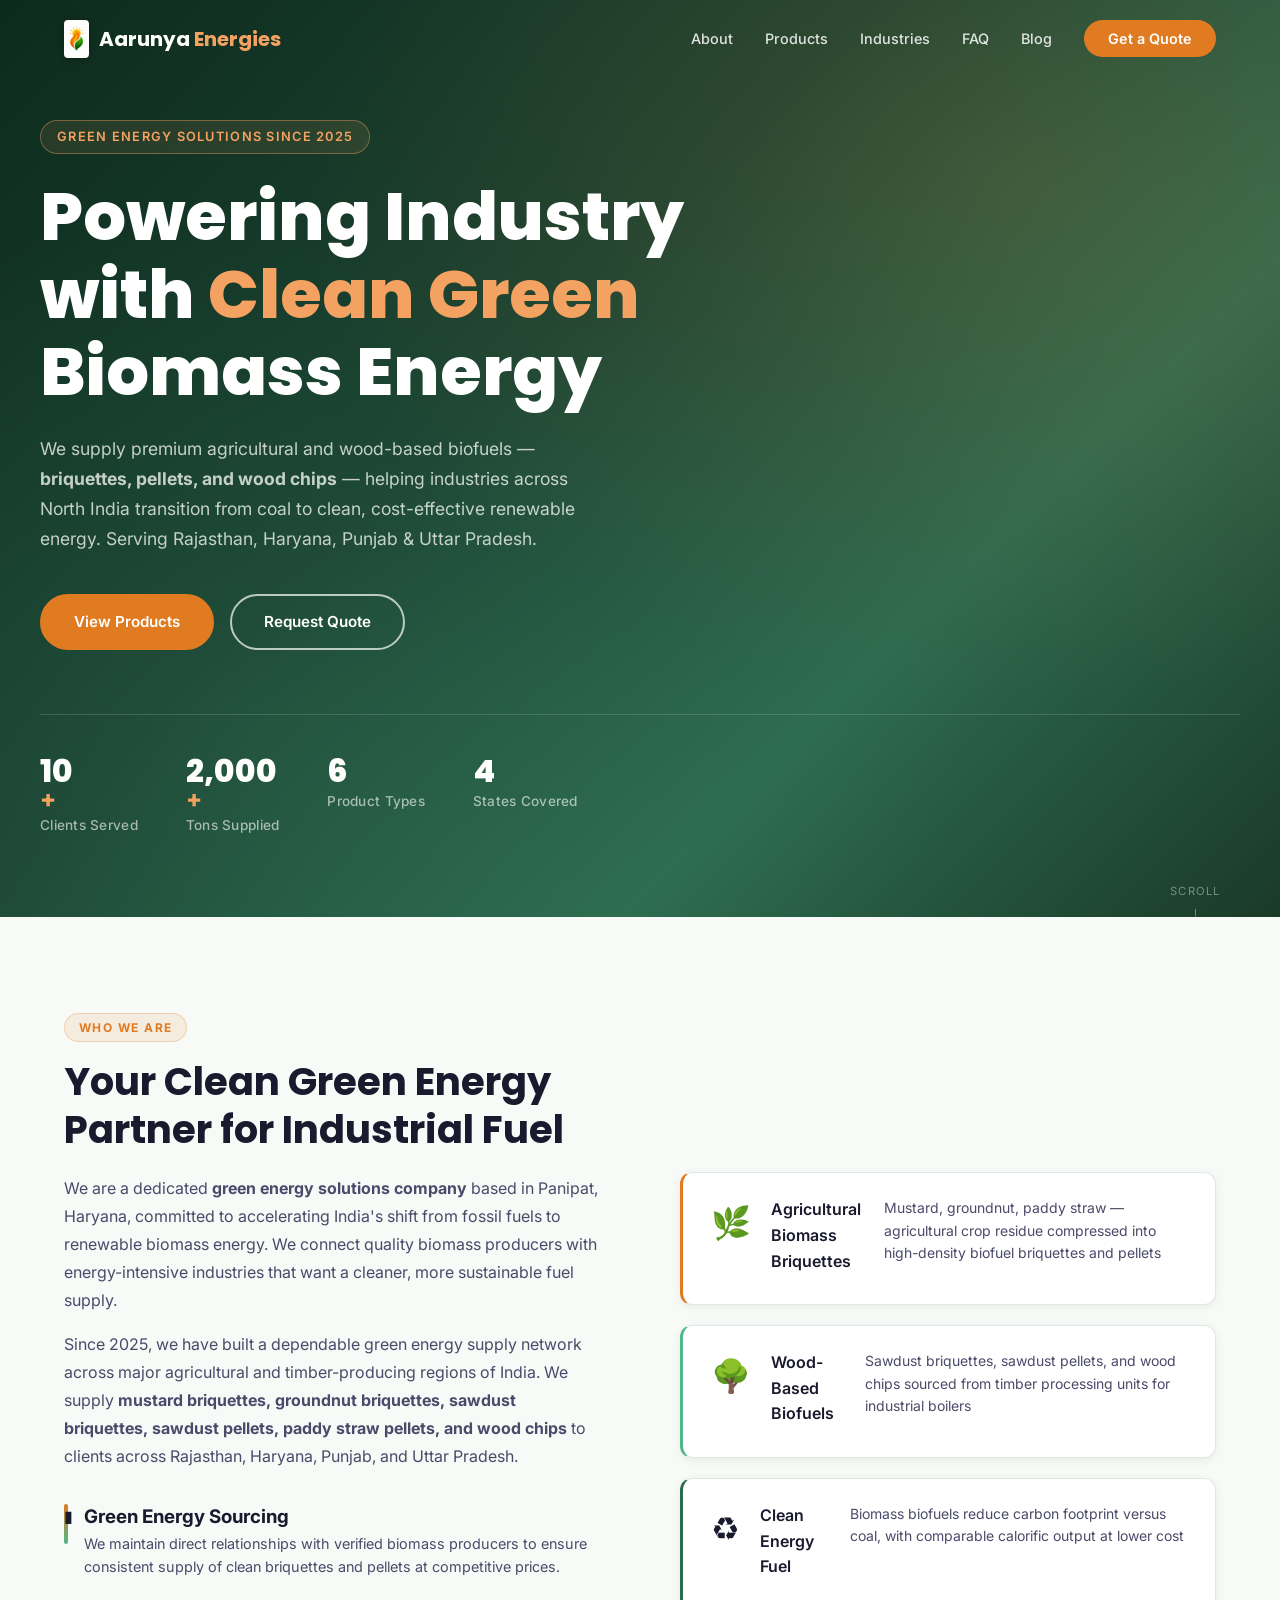
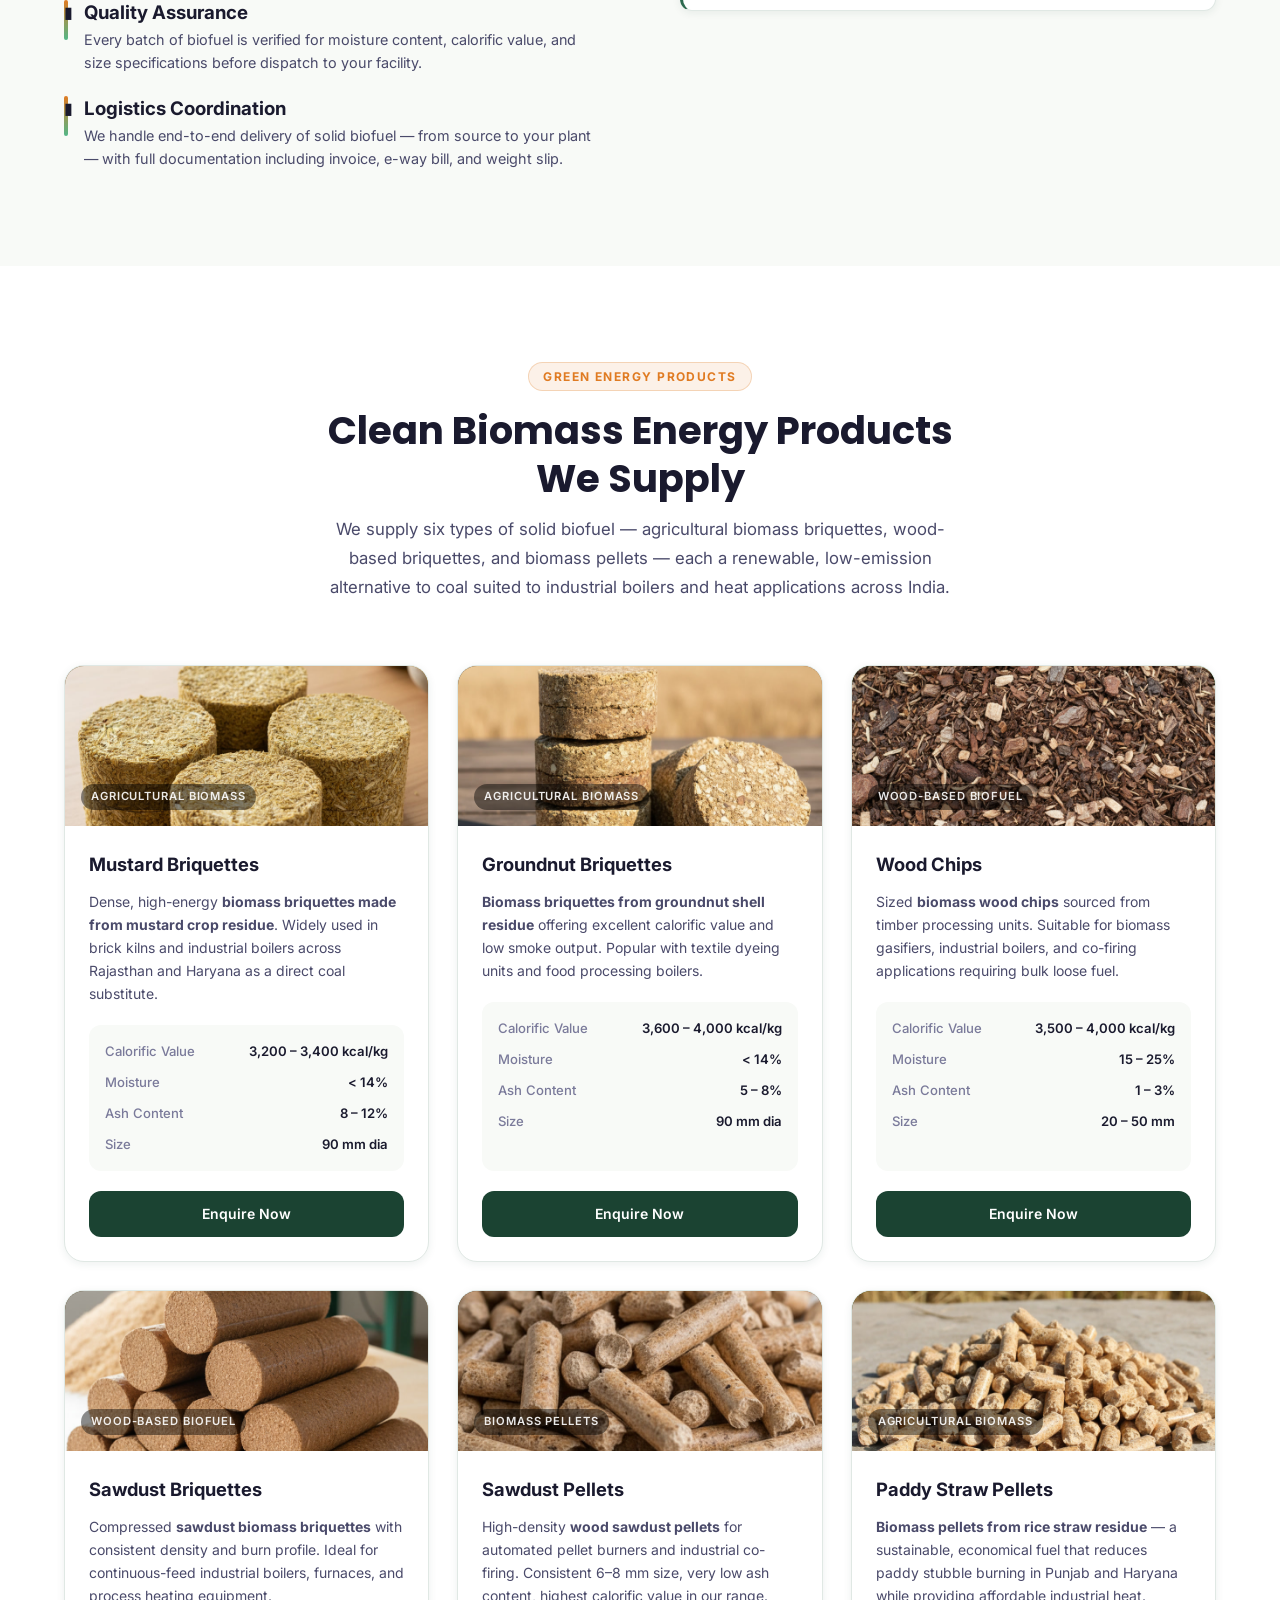
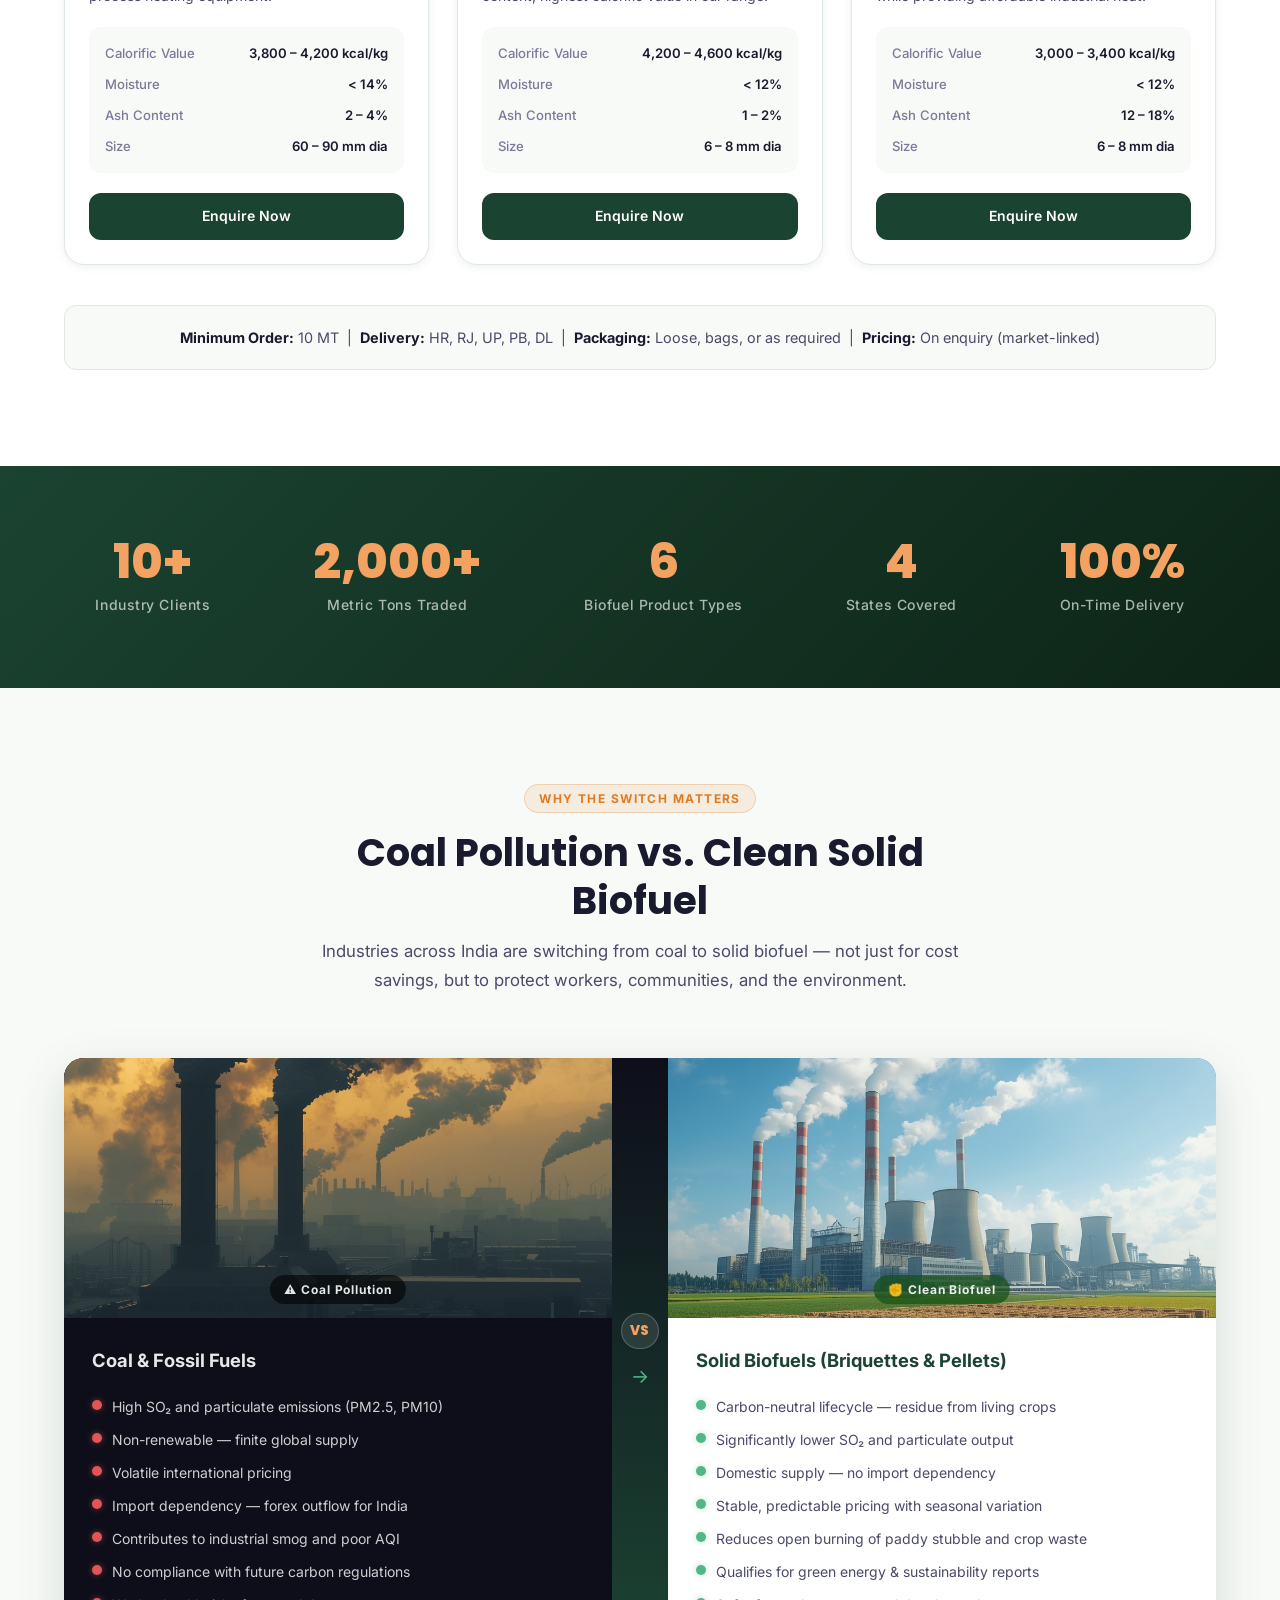
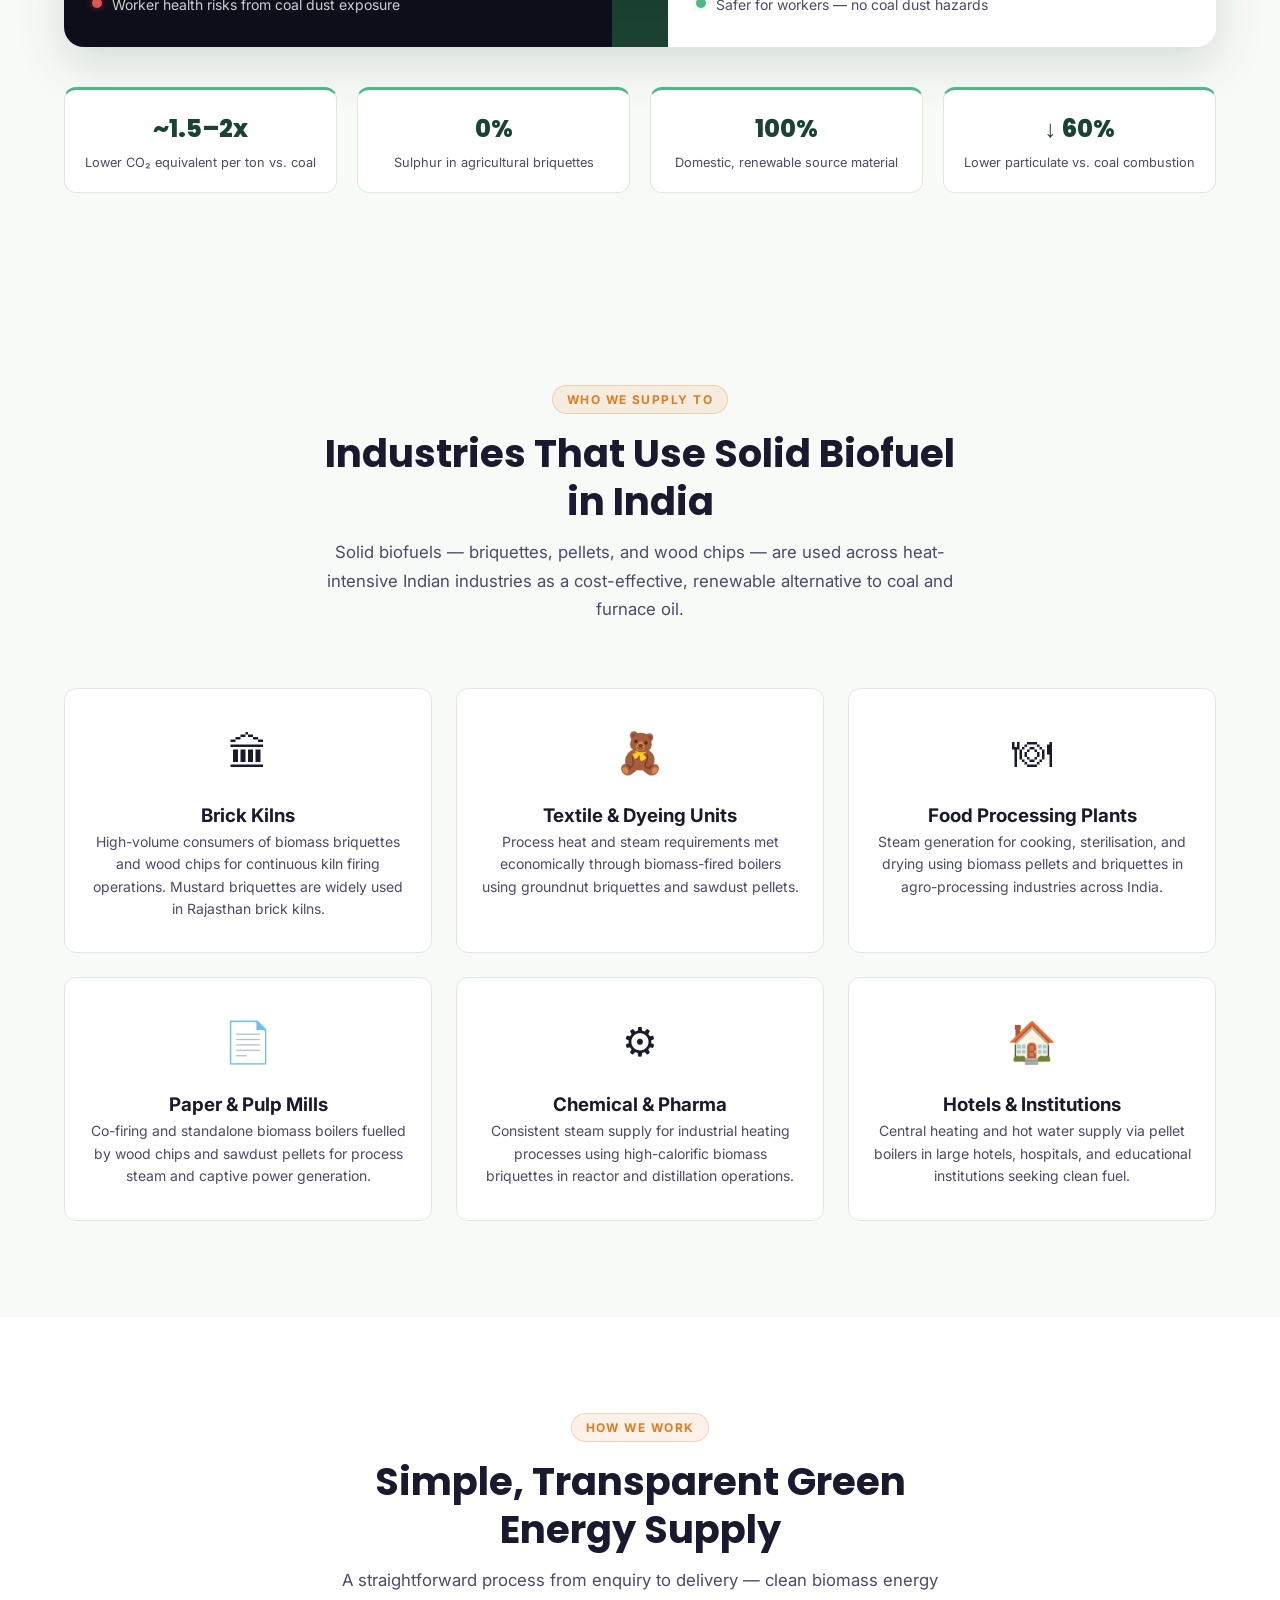
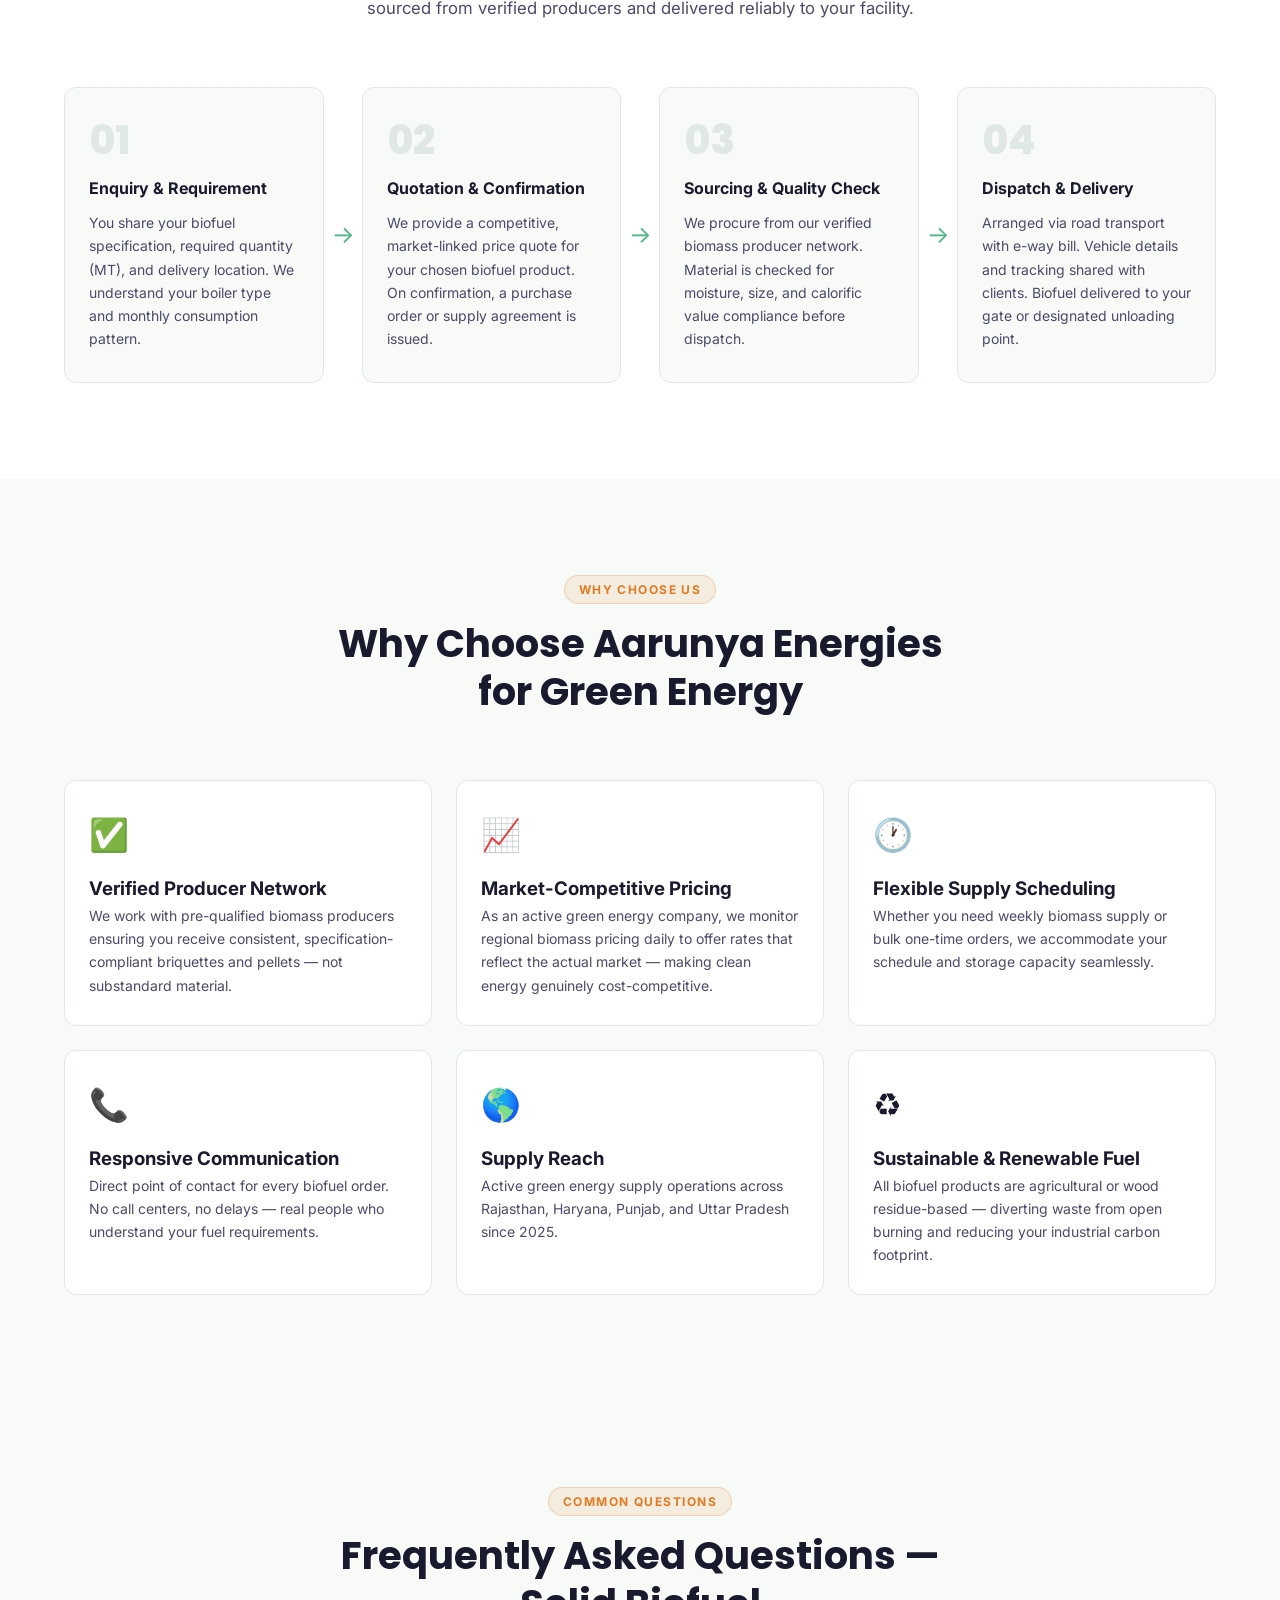
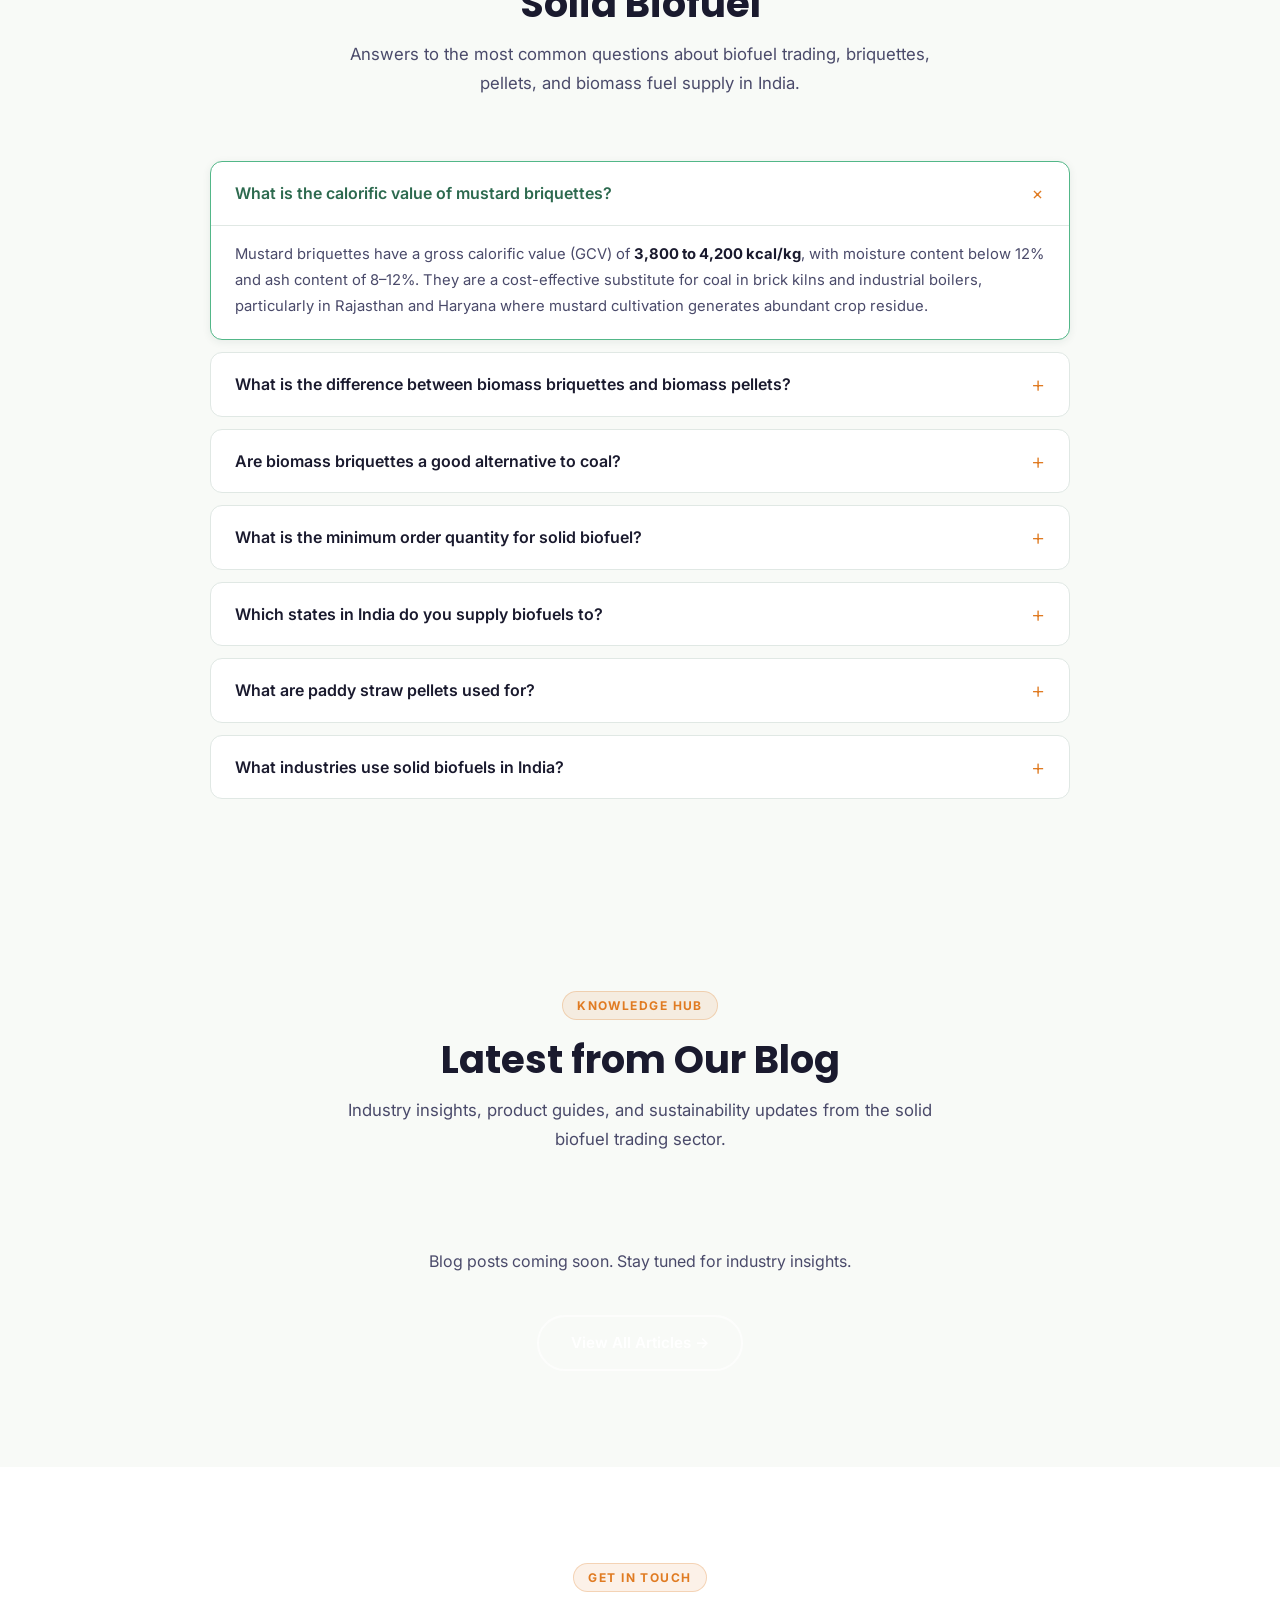
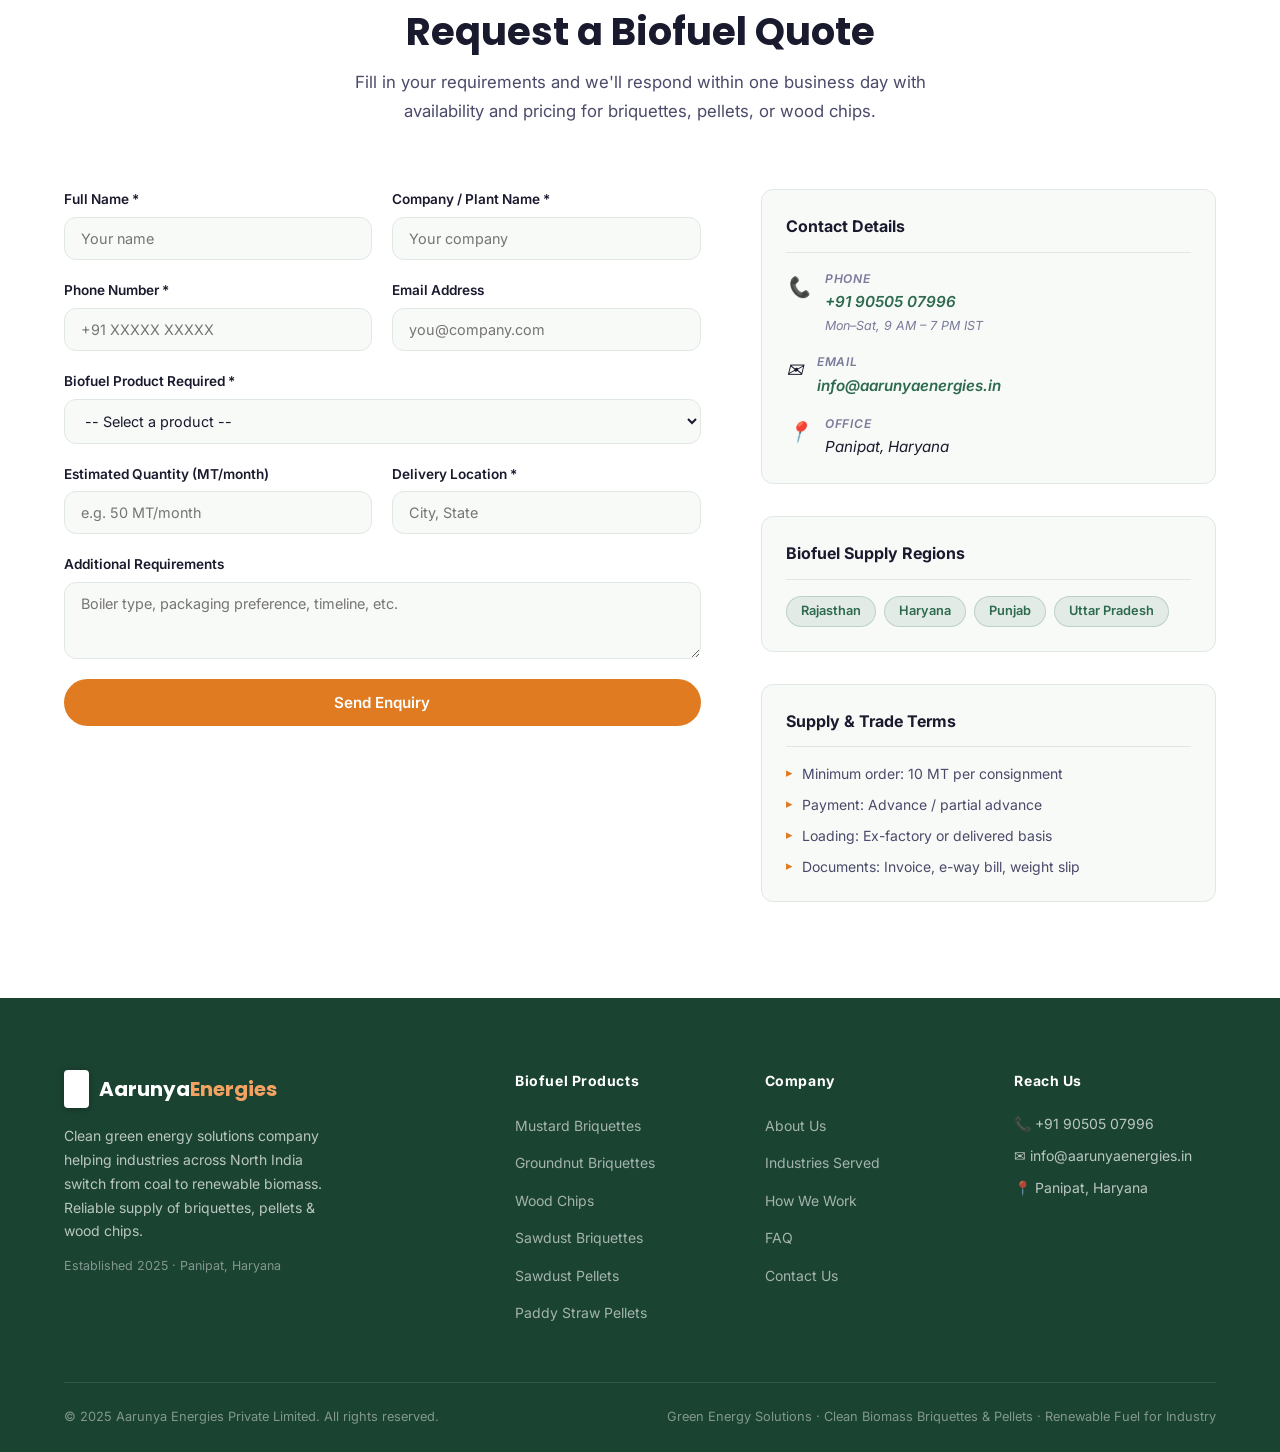
==== commit ea85255b: "Base change - Trader to Solutions" ====
--- a/index.html
+++ b/index.html
@@ -10,12 +10,12 @@
        pellets supplier, mustard briquettes, sawdust pellets,
        biomass fuel rajasthan, paddy straw pellets, wood chips
   ═══════════════════════════════════════════════════════ -->
-  <title>Biofuel Trader India | Briquettes &amp; Pellets Supplier | Aarunya Energies</title>
-  <meta name="description" content="Aarunya Energies Private Limited — trusted solid biofuel trader supplying mustard briquettes, groundnut briquettes, sawdust pellets, paddy straw pellets &amp; wood chips to industries across Haryana, Rajasthan, Punjab &amp; Uttar Pradesh. 2000+ MT traded. Get a free quote." />
-  <meta name="keywords" content="biofuel trader India, briquettes supplier, pellets supplier India, mustard briquettes, groundnut briquettes, sawdust pellets, paddy straw pellets, wood chips supplier, biomass fuel India, solid biofuel Haryana, biomass briquettes for boiler, biomass fuel brick kiln, biomass pellets supplier, agricultural biomass, biofuel trading company India, Aarunya Energies" />
+  <title>Green Energy Solutions India | Biomass Briquettes &amp; Pellets | Aarunya Energies</title>
+  <meta name="description" content="Aarunya Energies Private Limited — clean green energy solutions company supplying mustard briquettes, groundnut briquettes, sawdust pellets, paddy straw pellets &amp; wood chips to industries across Haryana, Rajasthan, Punjab &amp; Uttar Pradesh. Switch from coal to green biofuel. Get a free quote." />
+  <meta name="keywords" content="green energy solutions India, clean energy company India, biomass briquettes supplier, pellets supplier India, mustard briquettes, groundnut briquettes, sawdust pellets, paddy straw pellets, wood chips supplier, biomass fuel India, solid biofuel Haryana, biomass briquettes for boiler, renewable energy fuel India, agricultural biomass energy, biofuel company India, Aarunya Energies" />
   <meta name="robots" content="index, follow, max-snippet:-1, max-image-preview:large, max-video-preview:-1" />
   <meta name="author" content="Aarunya Energies Private Limited" />
-  <link rel="canonical" href="https://www.aarunyaenergies.in/" />
+  <link rel="canonical" href="https://aarunyaenergies.in/" />
 
   <!-- ═══════════════════════════════════════════════════════
        GEO / LOCAL SEO
@@ -29,10 +29,10 @@
        OPEN GRAPH (Facebook, LinkedIn, WhatsApp previews)
   ═══════════════════════════════════════════════════════ -->
   <meta property="og:type" content="website" />
-  <meta property="og:url" content="https://www.aarunyaenergies.in/" />
-  <meta property="og:title" content="Biofuel Trader India | Briquettes &amp; Pellets Supplier | Aarunya Energies" />
-  <meta property="og:description" content="Aarunya Energies Pvt Ltd — trusted solid biofuel trading company supplying mustard briquettes, sawdust pellets, paddy straw pellets &amp; wood chips across India. 10+ industry clients, 2000+ MT traded." />
-  <meta property="og:image" content="https://www.aarunyaenergies.in/og-image.jpg" />
+  <meta property="og:url" content="https://aarunyaenergies.in/" />
+  <meta property="og:title" content="Green Energy Solutions India | Biomass Briquettes &amp; Pellets | Aarunya Energies" />
+  <meta property="og:description" content="Aarunya Energies Pvt Ltd — clean green energy solutions company supplying biomass briquettes, pellets &amp; wood chips to industries across North India. Switch from coal to renewable biofuel. 10+ clients, 2000+ MT supplied." />
+  <meta property="og:image" content="https://aarunyaenergies.in/og-image.jpg" />
   <meta property="og:image:width" content="1200" />
   <meta property="og:image:height" content="630" />
   <meta property="og:locale" content="en_IN" />
@@ -42,9 +42,9 @@
        TWITTER CARD
   ═══════════════════════════════════════════════════════ -->
   <meta name="twitter:card" content="summary_large_image" />
-  <meta name="twitter:title" content="Biofuel Trader India | Briquettes &amp; Pellets Supplier | Aarunya Energies" />
-  <meta name="twitter:description" content="Aarunya Energies Pvt Ltd — trusted solid biofuel trader supplying mustard briquettes, sawdust pellets, paddy straw pellets &amp; wood chips to industries across India." />
-  <meta name="twitter:image" content="https://www.aarunyaenergies.in/og-image.jpg" />
+  <meta name="twitter:title" content="Green Energy Solutions India | Biomass Briquettes &amp; Pellets | Aarunya Energies" />
+  <meta name="twitter:description" content="Aarunya Energies Pvt Ltd — clean green energy solutions company supplying biomass briquettes, pellets &amp; wood chips to industries across North India. Switch from coal to renewable biofuel." />
+  <meta name="twitter:image" content="https://aarunyaenergies.in/og-image.jpg" />
 
   <!-- ═══════════════════════════════════════════════════════
        JSON-LD STRUCTURED DATA
@@ -57,12 +57,12 @@
     "@graph": [
       {
         "@type": ["Organization", "LocalBusiness"],
-        "@id": "https://www.aarunyaenergies.in/#organization",
+        "@id": "https://aarunyaenergies.in/#organization",
         "name": "Aarunya Energies Private Limited",
         "alternateName": ["Aarunya Energies", "Aarunya Energies Pvt Ltd"],
-        "url": "https://www.aarunyaenergies.in/",
-        "logo": "https://www.aarunyaenergies.in/logo.png",
-        "description": "Solid biofuel trading company specialising in mustard briquettes, groundnut briquettes, sawdust briquettes, sawdust pellets, paddy straw pellets, and wood chips. Supplying industries across Haryana, Rajasthan, Punjab and Uttar Pradesh since 2025.",
+        "url": "https://aarunyaenergies.in/",
+        "logo": "https://aarunyaenergies.in/images/logo.png",
+        "description": "Clean green energy solutions company supplying agricultural biomass briquettes, sawdust pellets, paddy straw pellets, and wood chips to industries across Haryana, Rajasthan, Punjab and Uttar Pradesh. Helping industries transition from coal to renewable biomass energy since 2025.",
         "foundingDate": "2025",
         "telephone": "+91-9050507996",
         "email": "info@aarunyaenergies.in",
@@ -83,10 +83,10 @@
       },
       {
         "@type": "WebSite",
-        "@id": "https://www.aarunyaenergies.in/#website",
-        "url": "https://www.aarunyaenergies.in/",
+        "@id": "https://aarunyaenergies.in/#website",
+        "url": "https://aarunyaenergies.in/",
         "name": "Aarunya Energies Private Limited",
-        "publisher": {"@id": "https://www.aarunyaenergies.in/#organization"}
+        "publisher": {"@id": "https://aarunyaenergies.in/#organization"}
       }
     ]
   }
@@ -109,7 +109,7 @@
           "description": "Dense, high-energy biomass briquettes made from compressed mustard crop residue. Calorific value 3200-3400 kcal/kg. Widely used in brick kilns and industrial boilers across Rajasthan and Haryana.",
           "category": "Solid Biofuel / Agricultural Biomass Briquettes",
           "brand": {"@type": "Brand", "name": "Aarunya Energies"},
-          "offers": {"@type": "Offer", "availability": "https://schema.org/InStock", "areaServed": "IN", "priceCurrency": "INR", "seller": {"@id": "https://www.aarunyaenergies.in/#organization"}}
+          "offers": {"@type": "Offer", "availability": "https://schema.org/InStock", "areaServed": "IN", "priceCurrency": "INR", "seller": {"@id": "https://aarunyaenergies.in/#organization"}}
         }
       },
       {
@@ -121,7 +121,7 @@
           "description": "Biomass briquettes from groundnut shell residue with high calorific value of 3600-4000 kcal/kg and low smoke output. Suitable for industrial boilers.",
           "category": "Solid Biofuel / Agricultural Biomass Briquettes",
           "brand": {"@type": "Brand", "name": "Aarunya Energies"},
-          "offers": {"@type": "Offer", "availability": "https://schema.org/InStock", "areaServed": "IN", "priceCurrency": "INR", "seller": {"@id": "https://www.aarunyaenergies.in/#organization"}}
+          "offers": {"@type": "Offer", "availability": "https://schema.org/InStock", "areaServed": "IN", "priceCurrency": "INR", "seller": {"@id": "https://aarunyaenergies.in/#organization"}}
         }
       },
       {
@@ -133,7 +133,7 @@
           "description": "Sized biomass wood chips from timber processing units. Calorific value 3500–4000 kcal/kg. Suitable for biomass gasifiers, boilers, and co-firing.",
           "category": "Solid Biofuel / Wood-Based Biomass",
           "brand": {"@type": "Brand", "name": "Aarunya Energies"},
-          "offers": {"@type": "Offer", "availability": "https://schema.org/InStock", "areaServed": "IN", "priceCurrency": "INR", "seller": {"@id": "https://www.aarunyaenergies.in/#organization"}}
+          "offers": {"@type": "Offer", "availability": "https://schema.org/InStock", "areaServed": "IN", "priceCurrency": "INR", "seller": {"@id": "https://aarunyaenergies.in/#organization"}}
         }
       },
       {
@@ -145,7 +145,7 @@
           "description": "Compressed sawdust biomass briquettes with consistent density and calorific value of 3800–4200 kcal/kg. Ideal for continuous-feed industrial boilers and furnaces.",
           "category": "Solid Biofuel / Wood-Based Biomass Briquettes",
           "brand": {"@type": "Brand", "name": "Aarunya Energies"},
-          "offers": {"@type": "Offer", "availability": "https://schema.org/InStock", "areaServed": "IN", "priceCurrency": "INR", "seller": {"@id": "https://www.aarunyaenergies.in/#organization"}}
+          "offers": {"@type": "Offer", "availability": "https://schema.org/InStock", "areaServed": "IN", "priceCurrency": "INR", "seller": {"@id": "https://aarunyaenergies.in/#organization"}}
         }
       },
       {
@@ -157,7 +157,7 @@
           "description": "High-density wood sawdust pellets with calorific value 4200–4600 kcal/kg and moisture below 8%. For automated pellet burners and industrial co-firing across India.",
           "category": "Solid Biofuel / Wood Pellets",
           "brand": {"@type": "Brand", "name": "Aarunya Energies"},
-          "offers": {"@type": "Offer", "availability": "https://schema.org/InStock", "areaServed": "IN", "priceCurrency": "INR", "seller": {"@id": "https://www.aarunyaenergies.in/#organization"}}
+          "offers": {"@type": "Offer", "availability": "https://schema.org/InStock", "areaServed": "IN", "priceCurrency": "INR", "seller": {"@id": "https://aarunyaenergies.in/#organization"}}
         }
       },
       {
@@ -169,7 +169,7 @@
           "description": "Biomass pellets from rice straw residue. Calorific value 3000-3400 kcal/kg. A sustainable, economical alternative that reduces paddy field burning.",
           "category": "Solid Biofuel / Agricultural Biomass Pellets",
           "brand": {"@type": "Brand", "name": "Aarunya Energies"},
-          "offers": {"@type": "Offer", "availability": "https://schema.org/InStock", "areaServed": "IN", "priceCurrency": "INR", "seller": {"@id": "https://www.aarunyaenergies.in/#organization"}}
+          "offers": {"@type": "Offer", "availability": "https://schema.org/InStock", "areaServed": "IN", "priceCurrency": "INR", "seller": {"@id": "https://aarunyaenergies.in/#organization"}}
         }
       }
     ]
@@ -248,9 +248,9 @@
     "@context": "https://schema.org",
     "@type": "BreadcrumbList",
     "itemListElement": [
-      {"@type": "ListItem", "position": 1, "name": "Home", "item": "https://www.aarunyaenergies.in/"},
-      {"@type": "ListItem", "position": 2, "name": "Products", "item": "https://www.aarunyaenergies.in/#products"},
-      {"@type": "ListItem", "position": 3, "name": "Contact", "item": "https://www.aarunyaenergies.in/#contact"}
+      {"@type": "ListItem", "position": 1, "name": "Home", "item": "https://aarunyaenergies.in/"},
+      {"@type": "ListItem", "position": 2, "name": "Products", "item": "https://aarunyaenergies.in/#products"},
+      {"@type": "ListItem", "position": 3, "name": "Contact", "item": "https://aarunyaenergies.in/#contact"}
     ]
   }
   </script>
@@ -293,12 +293,12 @@
   <main id="main-content">
 
   <!-- HERO -->
-  <section class="hero" id="home" aria-label="Solid biofuel trader India — hero">
+  <section class="hero" id="home" aria-label="Green energy solutions India — hero">
     <div class="hero-overlay" aria-hidden="true"></div>
     <div class="hero-content">
-      <span class="hero-badge">Solid Biofuel Trading Since 2025</span>
-      <h1>Reliable Supply of<br /><span class="highlight">Solid Biofuels</span><br />for Industry</h1>
-      <p class="hero-sub">We source and supply premium agricultural and wood-based biofuels — <strong>briquettes, pellets, and wood chips</strong> — to industries seeking clean, cost-effective alternatives to coal and fossil fuels. Serving Rajasthan, Haryana, Punjab &amp; Uttar Pradesh.</p>
+      <span class="hero-badge">Green Energy Solutions Since 2025</span>
+      <h1>Powering Industry<br />with <span class="highlight">Clean Green</span><br />Biomass Energy</h1>
+      <p class="hero-sub">We supply premium agricultural and wood-based biofuels — <strong>briquettes, pellets, and wood chips</strong> — helping industries across North India transition from coal to clean, cost-effective renewable energy. Serving Rajasthan, Haryana, Punjab &amp; Uttar Pradesh.</p>
       <div class="hero-actions">
         <a href="#products" class="btn btn-primary">View Products</a>
         <a href="#contact" class="btn btn-outline">Request Quote</a>
@@ -310,7 +310,7 @@
         </div>
         <div class="hstat">
           <strong class="counter" data-target="2000">0</strong><span aria-hidden="true">+</span>
-          <p>Tons Traded</p>
+          <p>Tons Supplied</p>
         </div>
         <div class="hstat">
           <strong>6</strong>
@@ -334,15 +334,15 @@
       <div class="about-grid">
         <div class="about-text">
           <span class="section-tag">Who We Are</span>
-          <h2 id="about-heading">Your Trusted Solid Biofuel Trading Partner in India</h2>
-          <p>We are a dedicated <strong>solid biofuel trading company</strong> based in Panipat, Haryana — not a manufacturer. Our role is to bridge the gap between quality biomass producers and energy-intensive industries that need a reliable, consistent supply of biofuel.</p>
-          <p>Since starting operations in 2025, we have built a dependable procurement network across major agricultural biomass-producing regions of India. We supply <strong>mustard briquettes, groundnut briquettes, sawdust briquettes, sawdust pellets, paddy straw pellets, and wood chips</strong> to clients across Rajasthan, Haryana, Punjab, and Uttar Pradesh.</p>
+          <h2 id="about-heading">Your Clean Green Energy Partner for Industrial Fuel</h2>
+          <p>We are a dedicated <strong>green energy solutions company</strong> based in Panipat, Haryana, committed to accelerating India's shift from fossil fuels to renewable biomass energy. We connect quality biomass producers with energy-intensive industries that want a cleaner, more sustainable fuel supply.</p>
+          <p>Since 2025, we have built a dependable green energy supply network across major agricultural and timber-producing regions of India. We supply <strong>mustard briquettes, groundnut briquettes, sawdust briquettes, sawdust pellets, paddy straw pellets, and wood chips</strong> to clients across Rajasthan, Haryana, Punjab, and Uttar Pradesh.</p>
           <div class="about-cards">
             <div class="acard">
               <div class="acard-icon" aria-hidden="true">&#9646;</div>
               <div>
-                <h3>Sourcing Specialists</h3>
-                <p>We maintain direct relationships with multiple verified biomass producers to ensure consistent supply of briquettes and pellets at competitive prices.</p>
+                <h3>Green Energy Sourcing</h3>
+                <p>We maintain direct relationships with verified biomass producers to ensure consistent supply of clean briquettes and pellets at competitive prices.</p>
               </div>
             </div>
             <div class="acard">
@@ -386,9 +386,9 @@
   <section class="products section" id="products" aria-labelledby="products-heading">
     <div class="container">
       <div class="section-header">
-        <span class="section-tag">What We Trade</span>
-        <h2 id="products-heading">Solid Biofuel Products We Supply</h2>
-        <p>We deal in six types of solid biofuel — agricultural biomass briquettes, wood-based briquettes, and biomass pellets — each suited to specific industrial boiler configurations and heat applications across India.</p>
+        <span class="section-tag">Green Energy Products</span>
+        <h2 id="products-heading">Clean Biomass Energy Products We Supply</h2>
+        <p>We supply six types of solid biofuel — agricultural biomass briquettes, wood-based briquettes, and biomass pellets — each a renewable, low-emission alternative to coal suited to industrial boilers and heat applications across India.</p>
       </div>
       <div class="products-grid">
 
@@ -659,9 +659,9 @@
   <section class="process section" id="process" aria-labelledby="process-heading">
     <div class="container">
       <div class="section-header">
-        <span class="section-tag">Our Trading Process</span>
-        <h2 id="process-heading">How Our Solid Biofuel Supply Works</h2>
-        <p>A straightforward, transparent process from enquiry to delivery — no middlemen confusion, just reliable biofuel supply from verified producers.</p>
+        <span class="section-tag">How We Work</span>
+        <h2 id="process-heading">Simple, Transparent Green Energy Supply</h2>
+        <p>A straightforward process from enquiry to delivery — clean biomass energy sourced from verified producers and delivered reliably to your facility.</p>
       </div>
       <div class="process-steps">
         <div class="step">
@@ -704,7 +704,7 @@
     <div class="container">
       <div class="section-header">
         <span class="section-tag">Why Choose Us</span>
-        <h2 id="whyus-heading">Why Buy Biofuel from Aarunya Energies</h2>
+        <h2 id="whyus-heading">Why Choose Aarunya Energies for Green Energy</h2>
       </div>
       <div class="why-grid">
         <div class="why-card">
@@ -715,7 +715,7 @@
         <div class="why-card">
           <div class="why-icon" aria-hidden="true">&#128200;</div>
           <h3>Market-Competitive Pricing</h3>
-          <p>As active biofuel traders, we monitor regional pricing daily to offer rates that reflect the actual market — not inflated trader margins.</p>
+          <p>As an active green energy company, we monitor regional biomass pricing daily to offer rates that reflect the actual market — making clean energy genuinely cost-competitive.</p>
         </div>
         <div class="why-card">
           <div class="why-icon" aria-hidden="true">&#128336;</div>
@@ -730,7 +730,7 @@
         <div class="why-card">
           <div class="why-icon" aria-hidden="true">&#127758;</div>
           <h3>Supply Reach</h3>
-          <p>Active biofuel supply operations across Rajasthan, Haryana, Punjab, and Uttar Pradesh since 2025.</p>
+          <p>Active green energy supply operations across Rajasthan, Haryana, Punjab, and Uttar Pradesh since 2025.</p>
         </div>
         <div class="why-card">
           <div class="why-icon" aria-hidden="true">&#9851;</div>
@@ -821,6 +821,30 @@
           </div>
         </details>
 
+      </div>
+    </div>
+  </section>
+
+  <!-- LATEST BLOGS -->
+  <section class="home-blog section" id="blog" aria-labelledby="blog-heading">
+    <div class="container">
+      <div class="section-header">
+        <span class="section-tag">Knowledge Hub</span>
+        <h2 id="blog-heading">Latest from Our Blog</h2>
+        <p>Industry insights, product guides, and sustainability updates from the solid biofuel trading sector.</p>
+      </div>
+      <div id="homeBlogGrid" class="home-blog-grid">
+        <!-- Skeleton cards shown while loading -->
+        <div class="home-blog-skeleton"></div>
+        <div class="home-blog-skeleton"></div>
+        <div class="home-blog-skeleton"></div>
+        <div class="home-blog-skeleton"></div>
+      </div>
+      <div id="homeBlogError" style="display:none;" class="home-blog-empty">
+        <p>Blog posts coming soon. Stay tuned for industry insights.</p>
+      </div>
+      <div class="home-blog-cta">
+        <a href="blog/blog.html" class="btn btn-outline">View All Articles &rarr;</a>
       </div>
     </div>
   </section>
@@ -954,7 +978,7 @@
             <img src="images/logo.png" alt="Aarunya Energies" class="logo-img logo-img-footer" />
             <span class="logo-text">Aarunya<span class="logo-accent">Energies</span></span>
           </a>
-          <p>Trusted solid biofuel trading company connecting biomass producers with energy-intensive industries. Reliable supply of briquettes, pellets &amp; wood chips across North India.</p>
+          <p>Clean green energy solutions company helping industries across North India switch from coal to renewable biomass. Reliable supply of briquettes, pellets &amp; wood chips.</p>
           <p class="footer-est">Established 2025 &middot; Panipat, Haryana</p>
         </div>
         <div class="footer-col">
@@ -987,7 +1011,7 @@
       </div>
       <div class="footer-bottom">
         <p>&copy; 2025 Aarunya Energies Private Limited. All rights reserved.</p>
-        <p class="footer-note">Solid Biofuel Trading &middot; Briquettes &amp; Pellets Supplier &middot; Pan-India Biomass Fuel Supply</p>
+        <p class="footer-note">Green Energy Solutions &middot; Clean Biomass Briquettes &amp; Pellets &middot; Renewable Fuel for Industry</p>
       </div>
     </div>
   </footer>
--- a/styles/style.css
+++ b/styles/style.css
@@ -939,6 +939,140 @@
   font-size: 0.8rem;
 }
 
+/* ---- HOME BLOG SECTION ---- */
+.home-blog { background: var(--bg-light); }
+
+.home-blog-grid {
+  display: grid;
+  grid-template-columns: repeat(4, 1fr);
+  gap: 24px;
+  margin-bottom: 48px;
+}
+
+.home-blog-card {
+  background: #fff;
+  border-radius: var(--radius);
+  box-shadow: 0 2px 12px rgba(0,0,0,0.07);
+  overflow: hidden;
+  display: flex;
+  flex-direction: column;
+  text-decoration: none;
+  color: inherit;
+  transition: transform 0.25s ease, box-shadow 0.25s ease;
+}
+.home-blog-card:hover {
+  transform: translateY(-4px);
+  box-shadow: 0 8px 28px rgba(0,0,0,0.13);
+}
+
+.home-blog-card-img {
+  width: 100%;
+  height: 180px;
+  object-fit: cover;
+  display: block;
+  background: linear-gradient(135deg, var(--green-dark), var(--green-mid));
+}
+
+.home-blog-card-img-placeholder {
+  width: 100%;
+  height: 180px;
+  display: flex;
+  align-items: center;
+  justify-content: center;
+  font-size: 3rem;
+  background: linear-gradient(135deg, #e8f5e9, #c8e6c9);
+}
+
+.home-blog-card-body {
+  padding: 20px;
+  display: flex;
+  flex-direction: column;
+  flex: 1;
+}
+
+.home-blog-card-cat {
+  font-size: 0.7rem;
+  font-weight: 700;
+  text-transform: uppercase;
+  letter-spacing: 0.08em;
+  color: var(--amber);
+  margin-bottom: 8px;
+}
+
+.home-blog-card-title {
+  font-family: 'Poppins', sans-serif;
+  font-size: 0.95rem;
+  font-weight: 700;
+  color: var(--text-dark);
+  line-height: 1.4;
+  margin-bottom: 10px;
+  display: -webkit-box;
+  -webkit-line-clamp: 2;
+  -webkit-box-orient: vertical;
+  overflow: hidden;
+}
+
+.home-blog-card-excerpt {
+  font-size: 0.85rem;
+  color: var(--text-mid);
+  line-height: 1.6;
+  flex: 1;
+  display: -webkit-box;
+  -webkit-line-clamp: 3;
+  -webkit-box-orient: vertical;
+  overflow: hidden;
+  margin-bottom: 14px;
+}
+
+.home-blog-card-meta {
+  font-size: 0.75rem;
+  color: #999;
+  display: flex;
+  justify-content: space-between;
+  align-items: center;
+  border-top: 1px solid var(--border);
+  padding-top: 12px;
+  margin-top: auto;
+}
+
+.home-blog-card-read {
+  font-weight: 600;
+  color: var(--green-mid);
+  font-size: 0.78rem;
+}
+
+/* Skeleton loader */
+.home-blog-skeleton {
+  height: 320px;
+  border-radius: var(--radius);
+  background: linear-gradient(90deg, #e8ede8 25%, #d4ddd4 50%, #e8ede8 75%);
+  background-size: 200% 100%;
+  animation: blogSkelShimmer 1.4s infinite;
+}
+@keyframes blogSkelShimmer {
+  0%   { background-position: 200% 0; }
+  100% { background-position: -200% 0; }
+}
+
+.home-blog-empty {
+  text-align: center;
+  color: var(--text-mid);
+  padding: 32px 0;
+}
+
+.home-blog-cta {
+  text-align: center;
+  margin-top: 8px;
+}
+
+@media (max-width: 1024px) {
+  .home-blog-grid { grid-template-columns: repeat(2, 1fr); }
+}
+@media (max-width: 580px) {
+  .home-blog-grid { grid-template-columns: 1fr; }
+  .home-blog-card-img, .home-blog-card-img-placeholder { height: 160px; }
+}
+
 /* ---- FOOTER ---- */
 .footer {
   background: var(--green-dark);
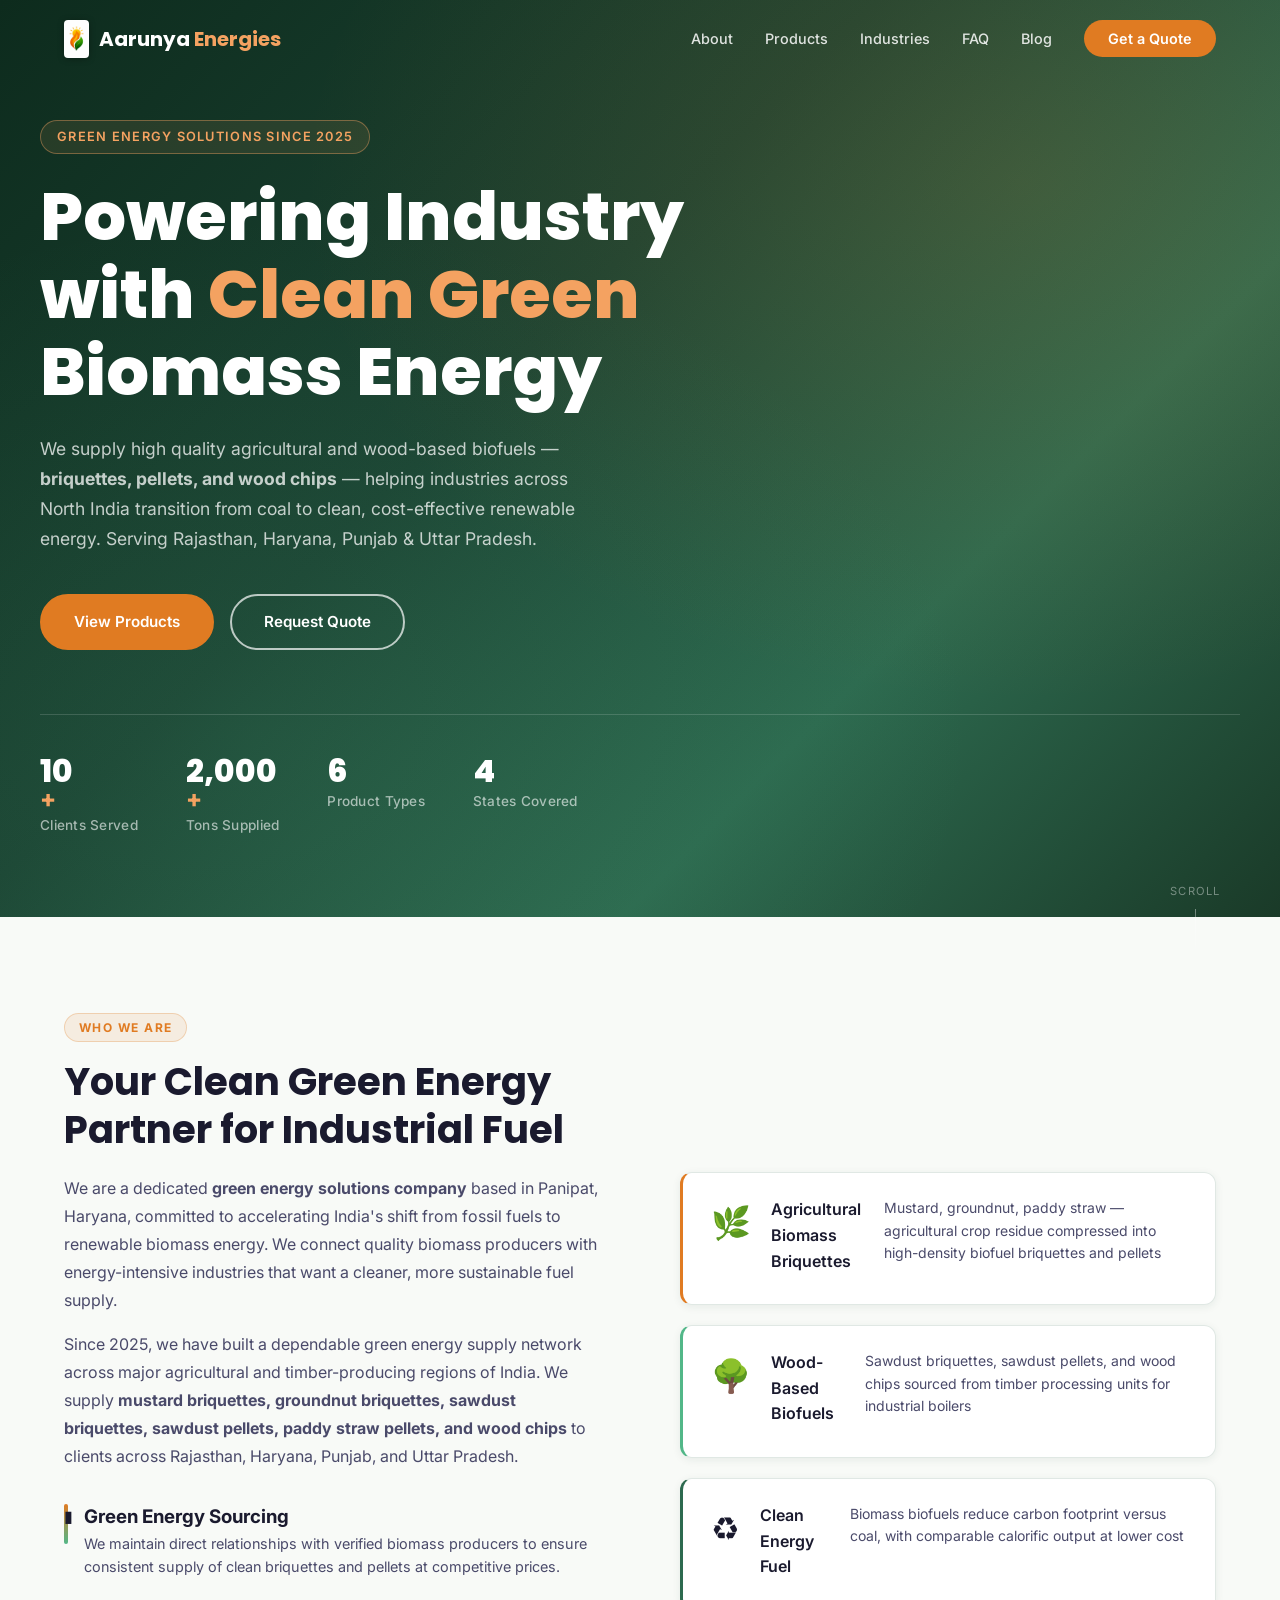
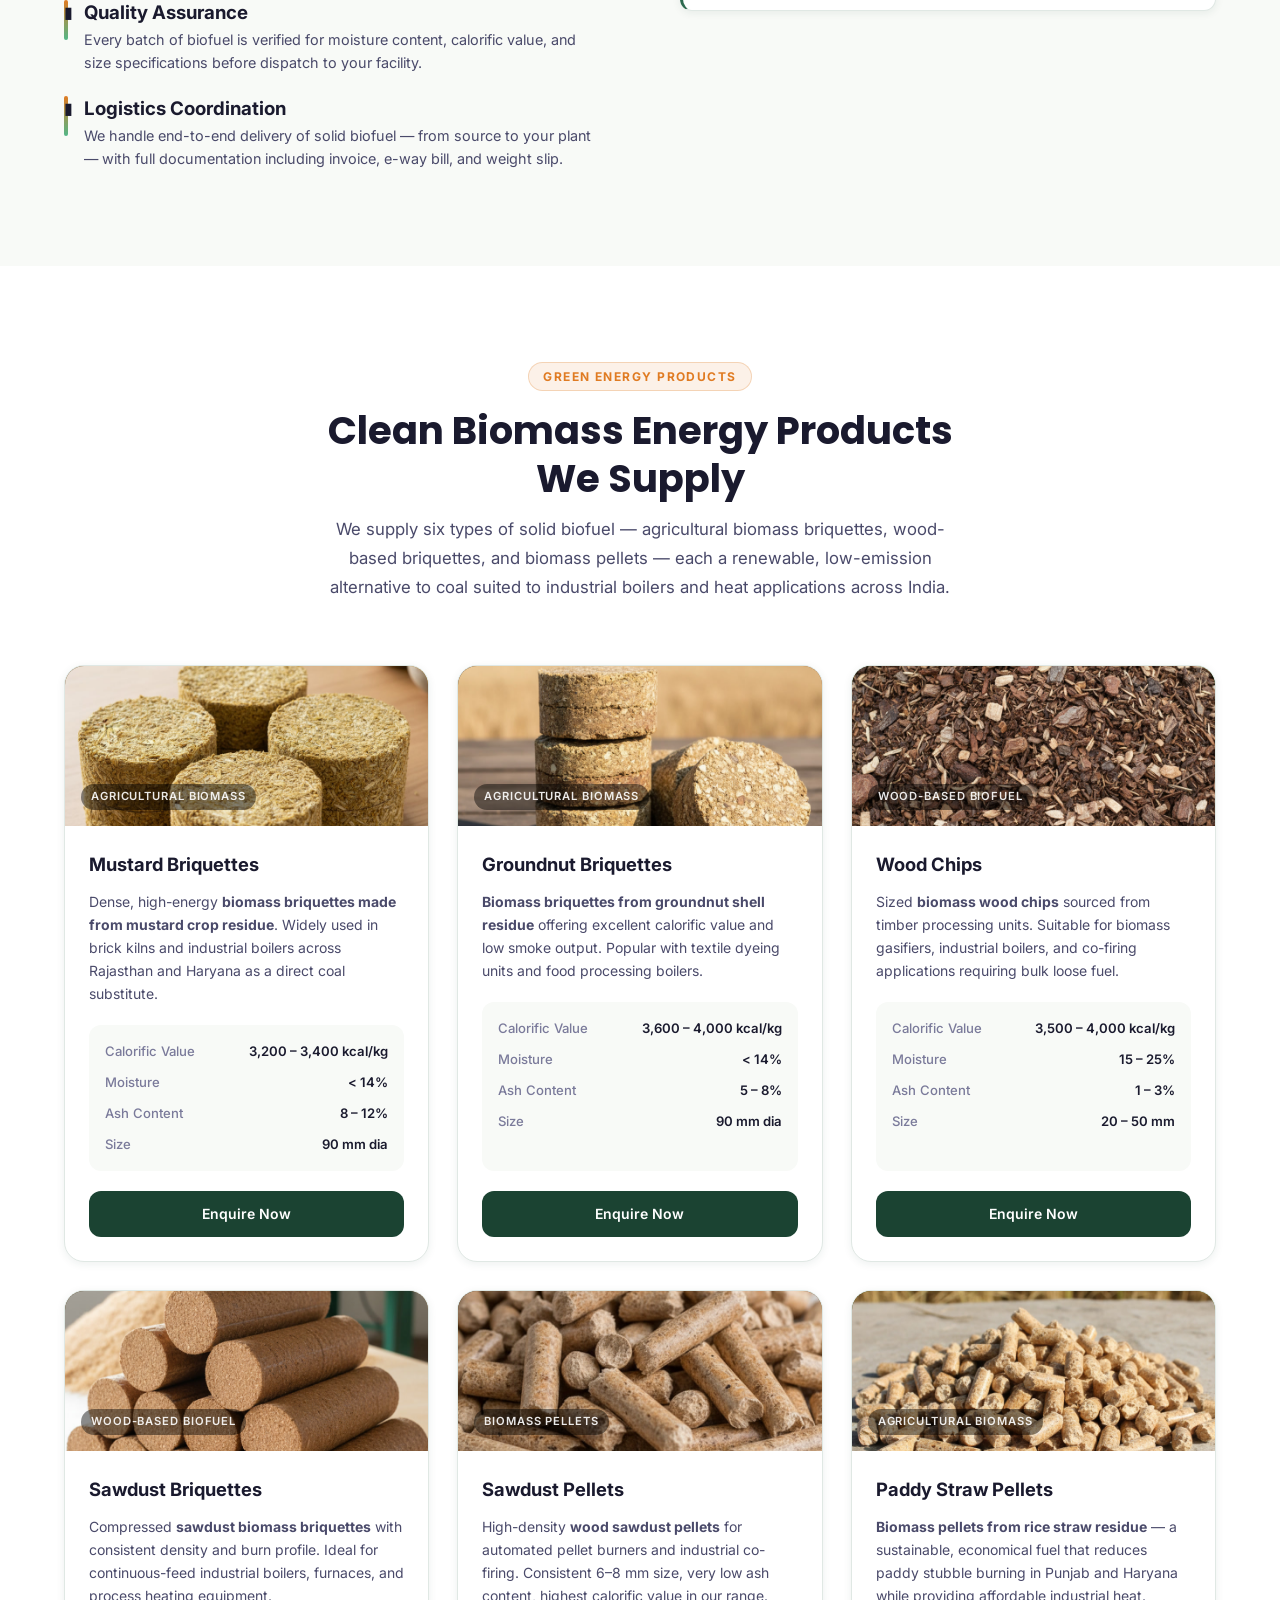
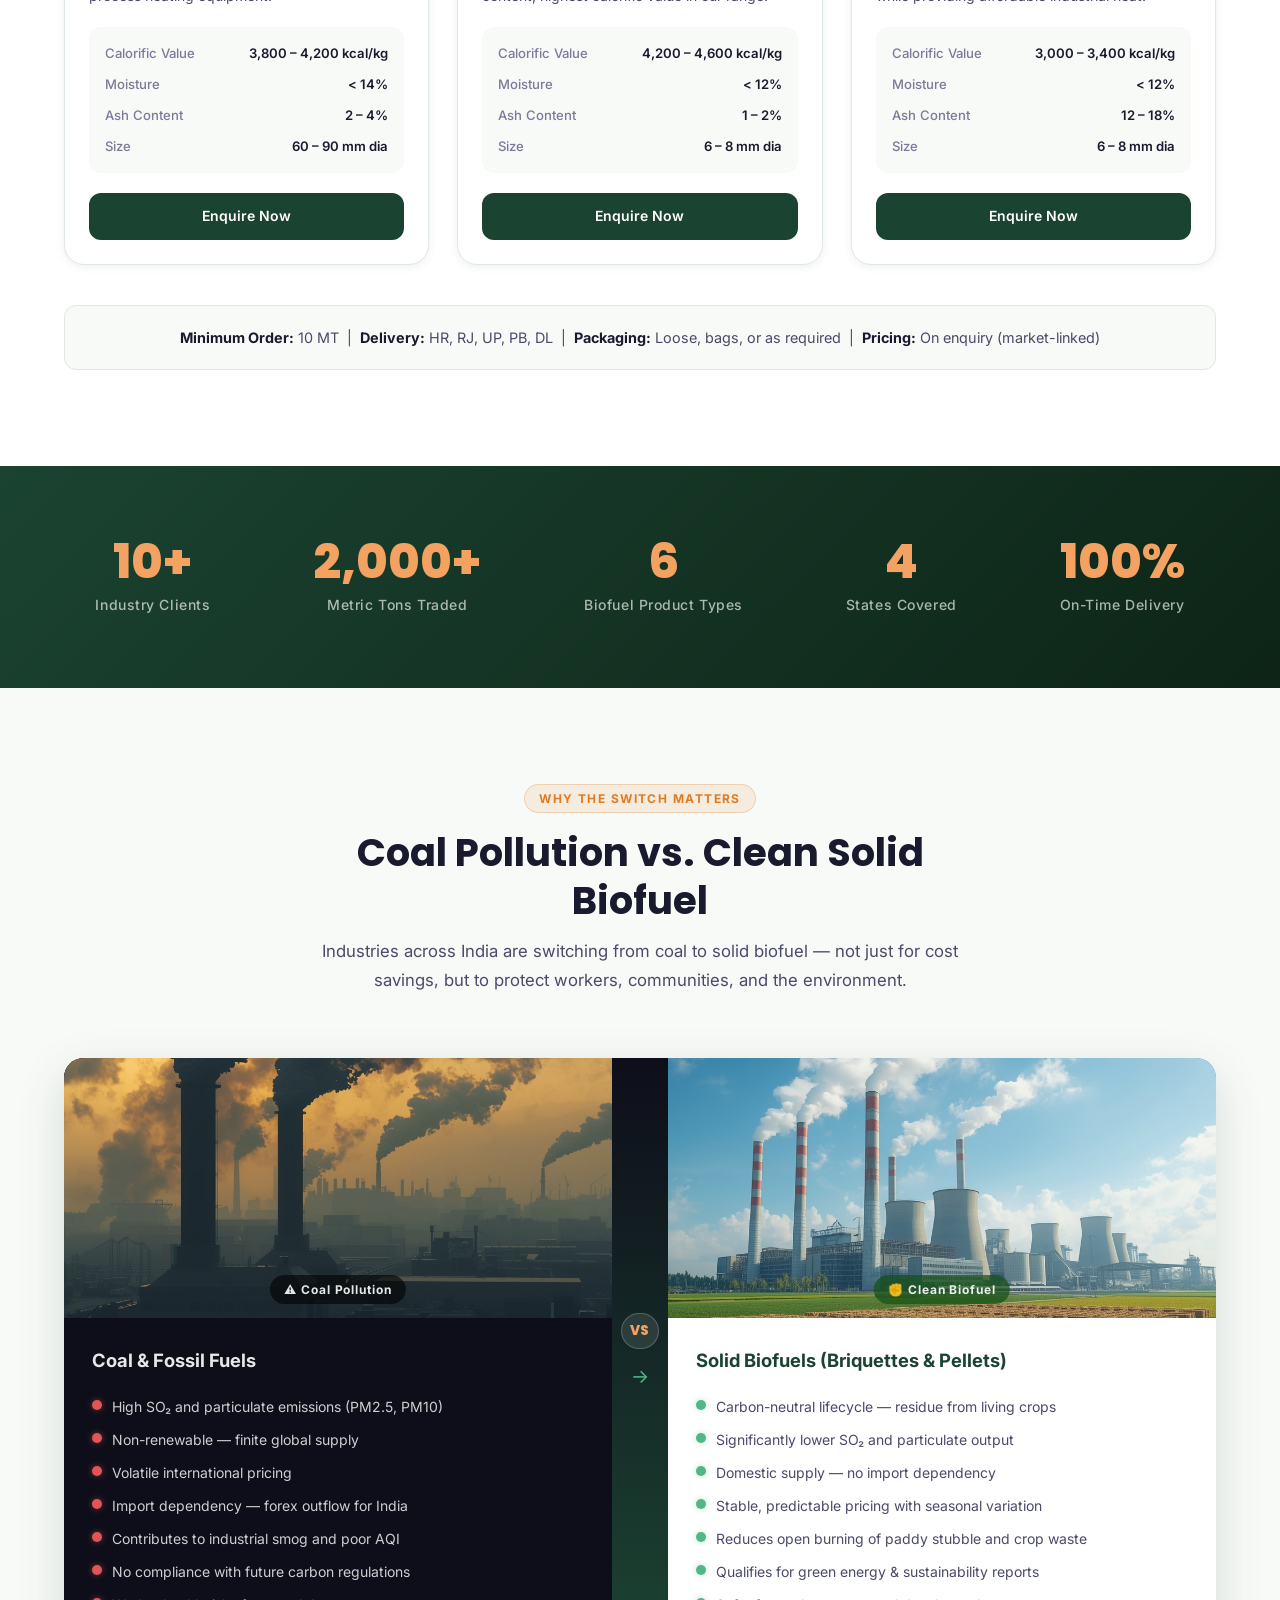
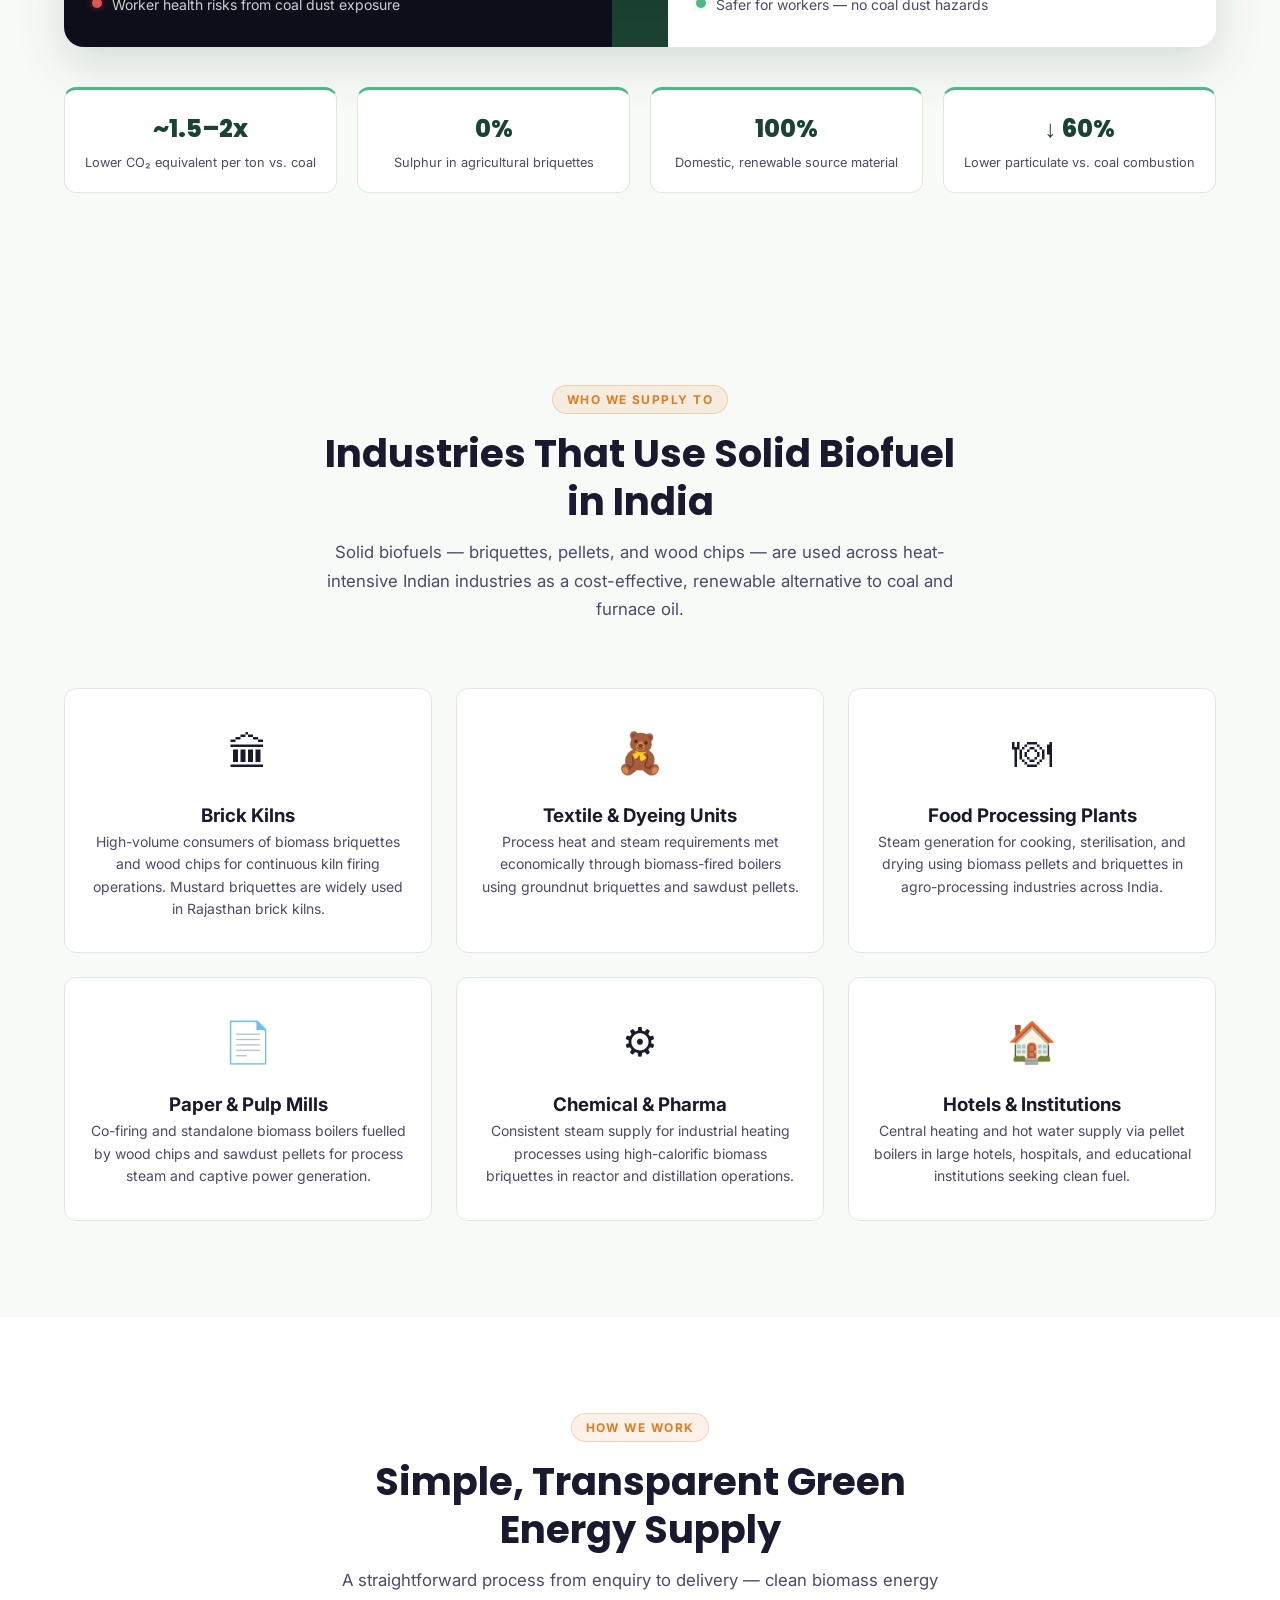
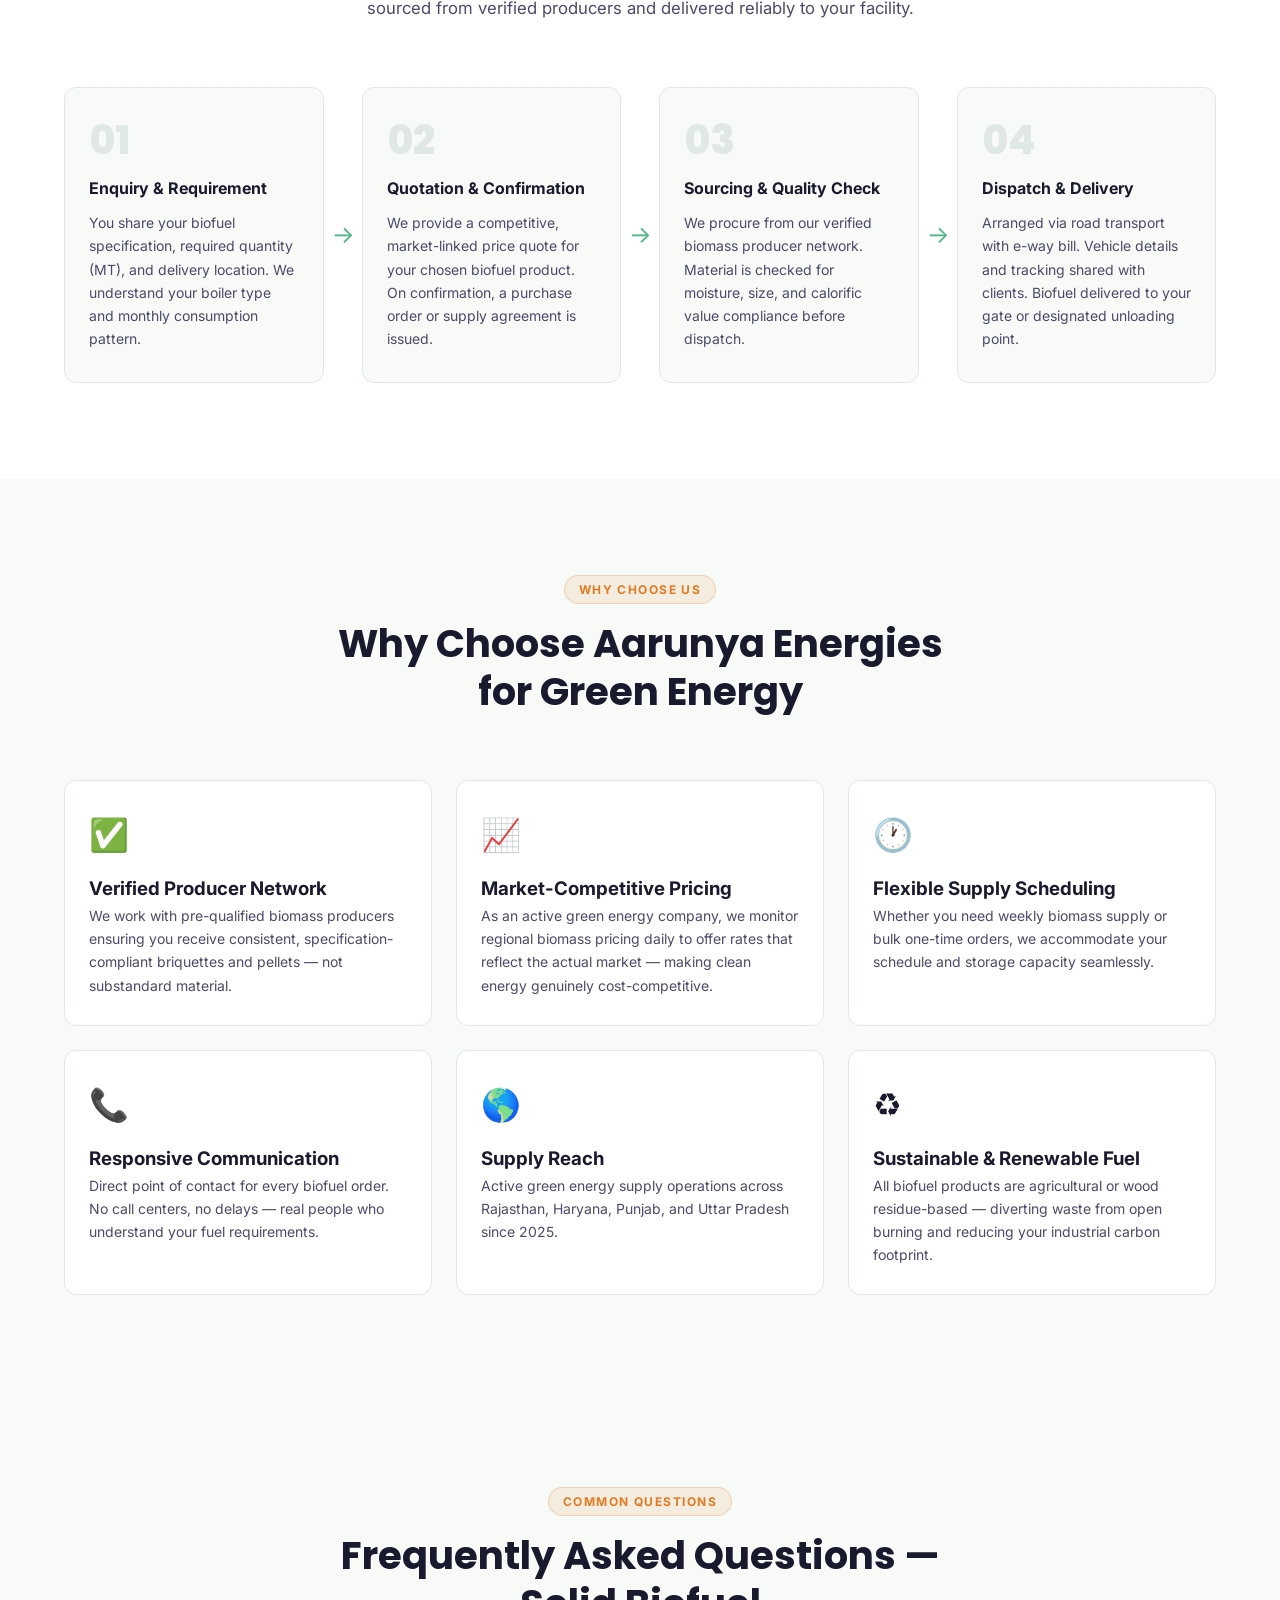
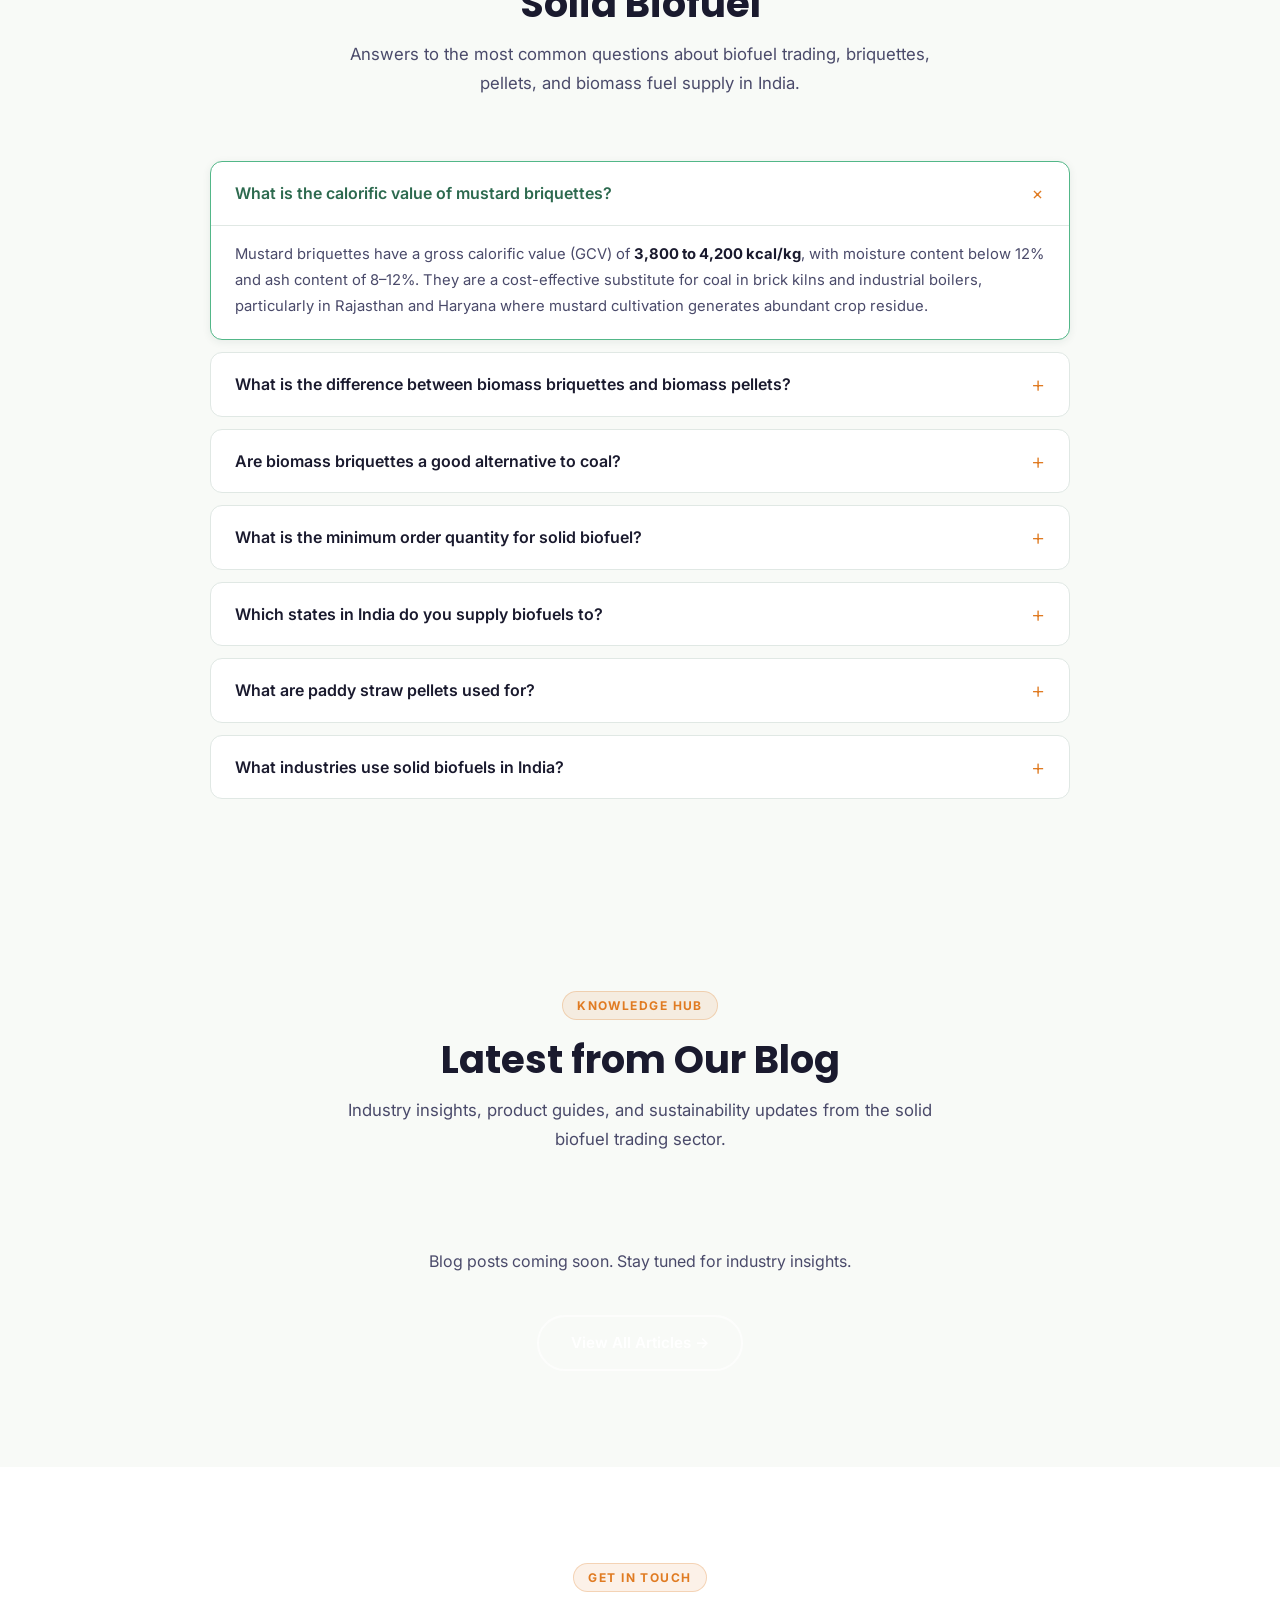
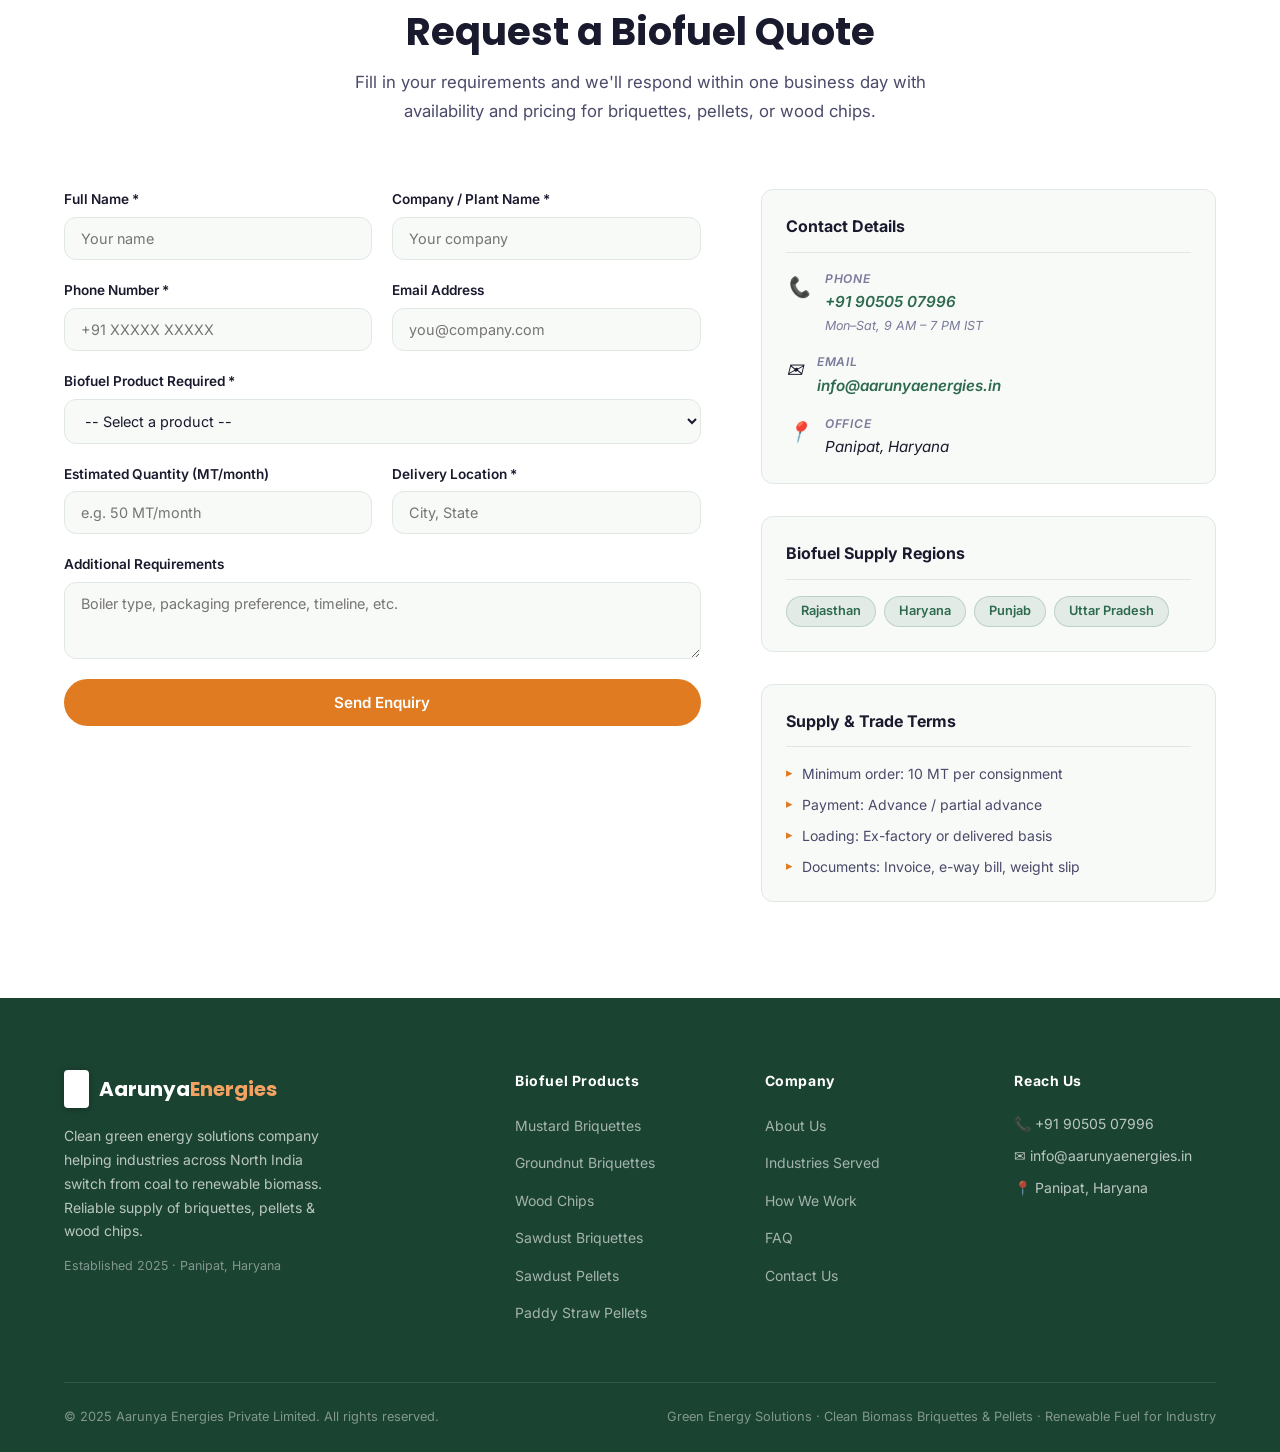
==== commit 11ef2b5b: "text change - premium to high quality" ====
--- a/index.html
+++ b/index.html
@@ -298,7 +298,7 @@
     <div class="hero-content">
       <span class="hero-badge">Green Energy Solutions Since 2025</span>
       <h1>Powering Industry<br />with <span class="highlight">Clean Green</span><br />Biomass Energy</h1>
-      <p class="hero-sub">We supply premium agricultural and wood-based biofuels — <strong>briquettes, pellets, and wood chips</strong> — helping industries across North India transition from coal to clean, cost-effective renewable energy. Serving Rajasthan, Haryana, Punjab &amp; Uttar Pradesh.</p>
+      <p class="hero-sub">We supply high quality agricultural and wood-based biofuels — <strong>briquettes, pellets, and wood chips</strong> — helping industries across North India transition from coal to clean, cost-effective renewable energy. Serving Rajasthan, Haryana, Punjab &amp; Uttar Pradesh.</p>
       <div class="hero-actions">
         <a href="#products" class="btn btn-primary">View Products</a>
         <a href="#contact" class="btn btn-outline">Request Quote</a>
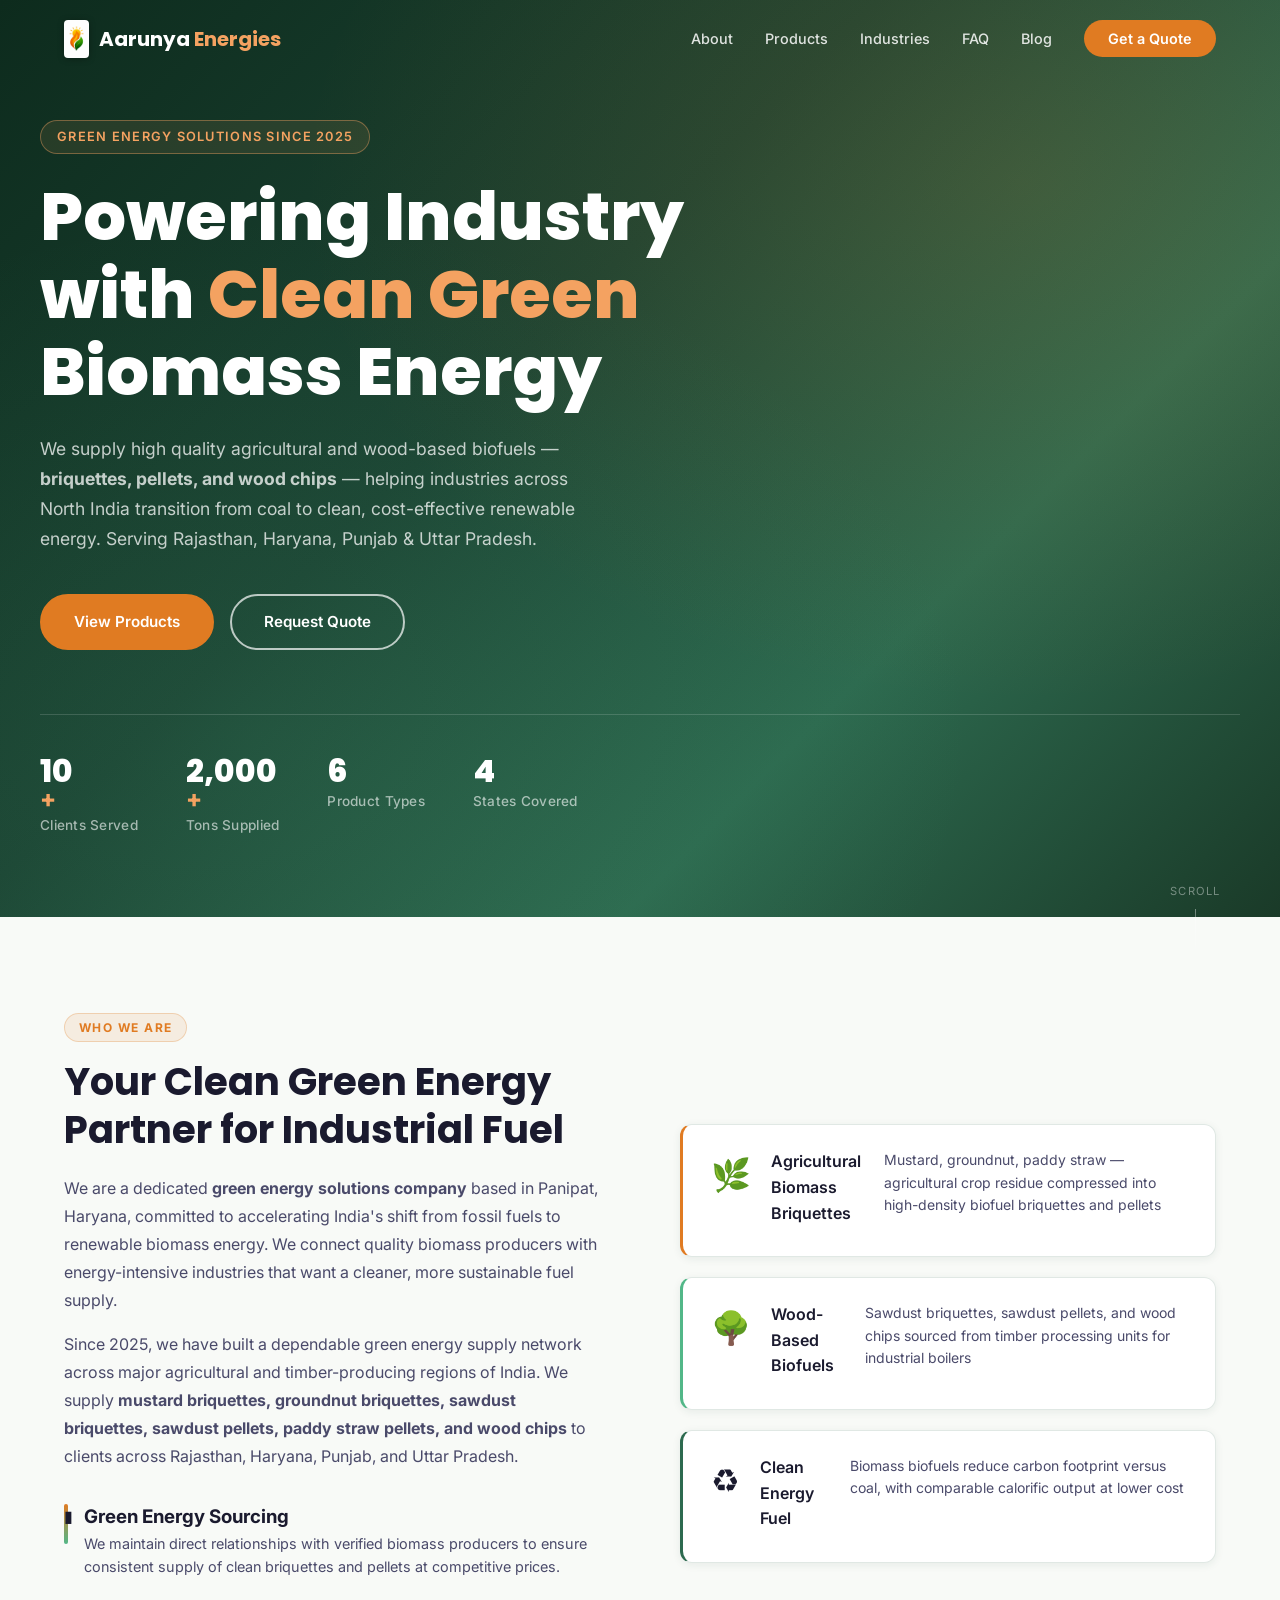
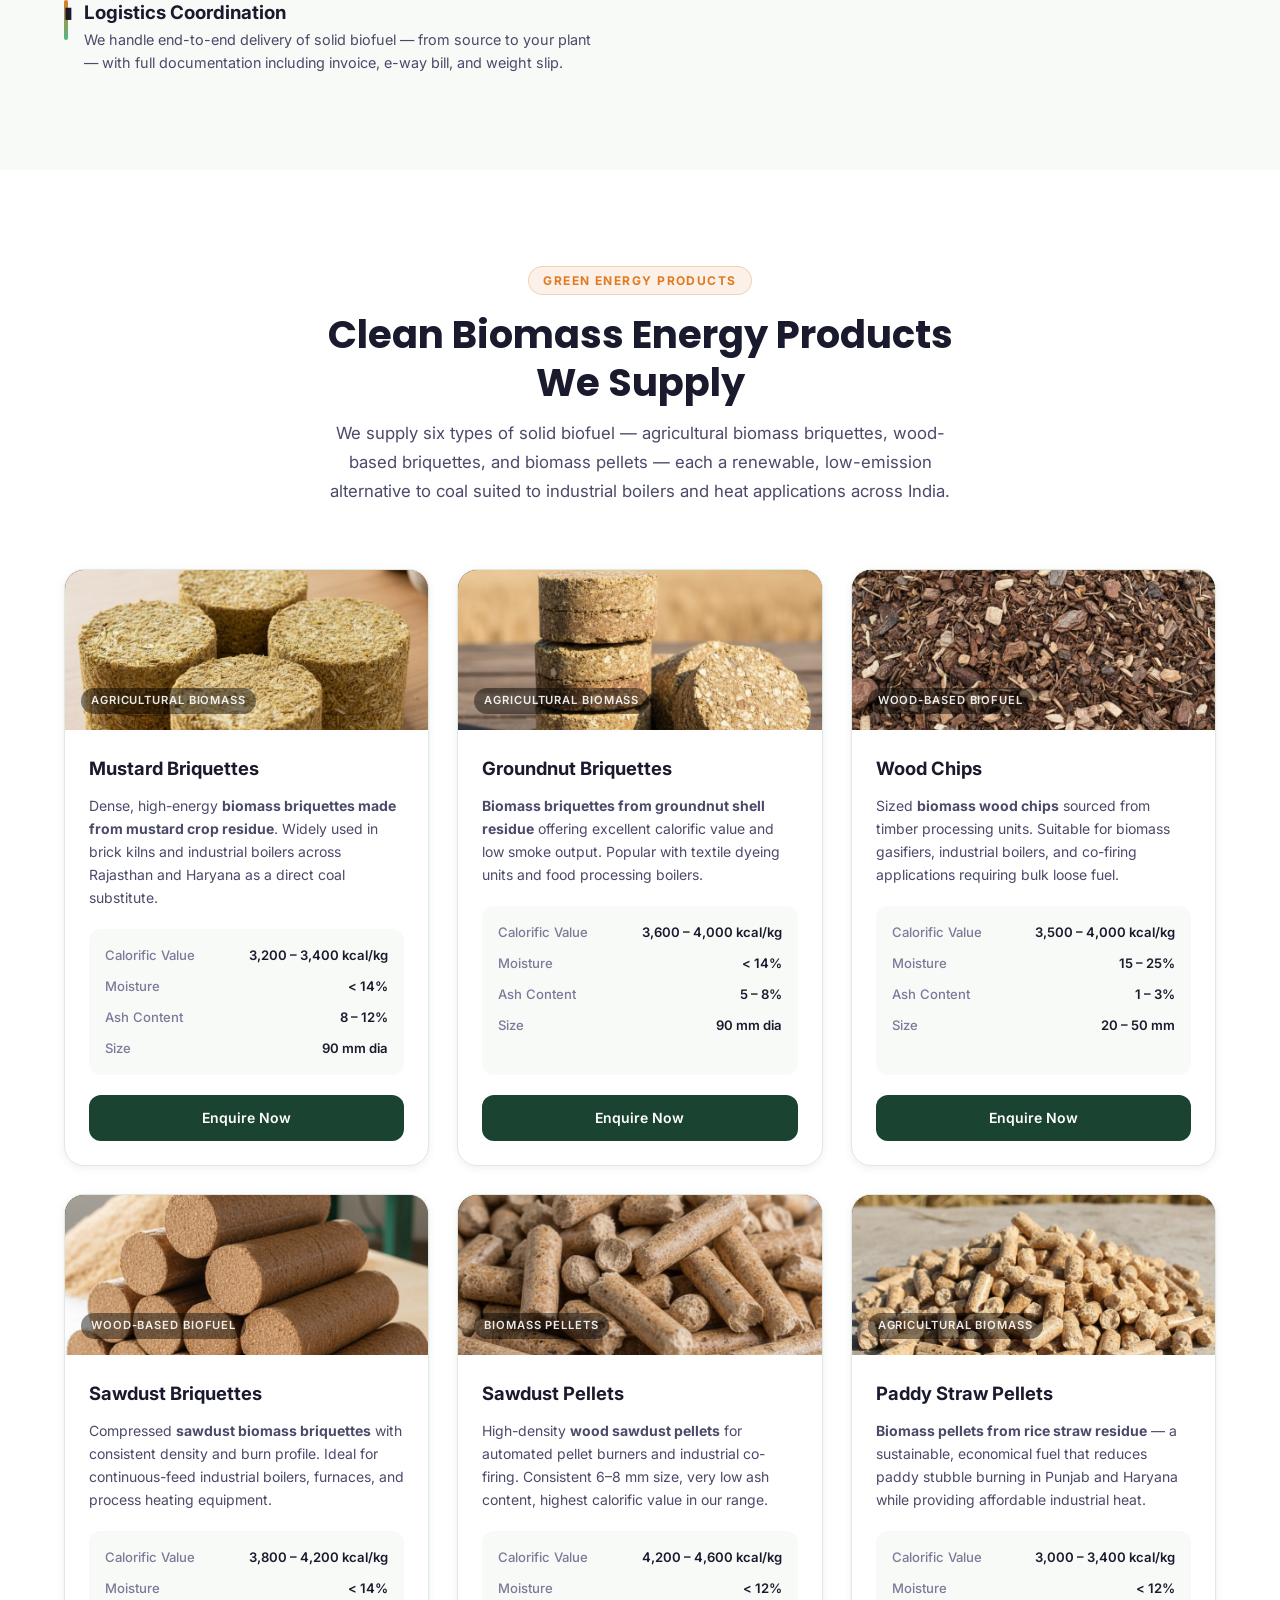
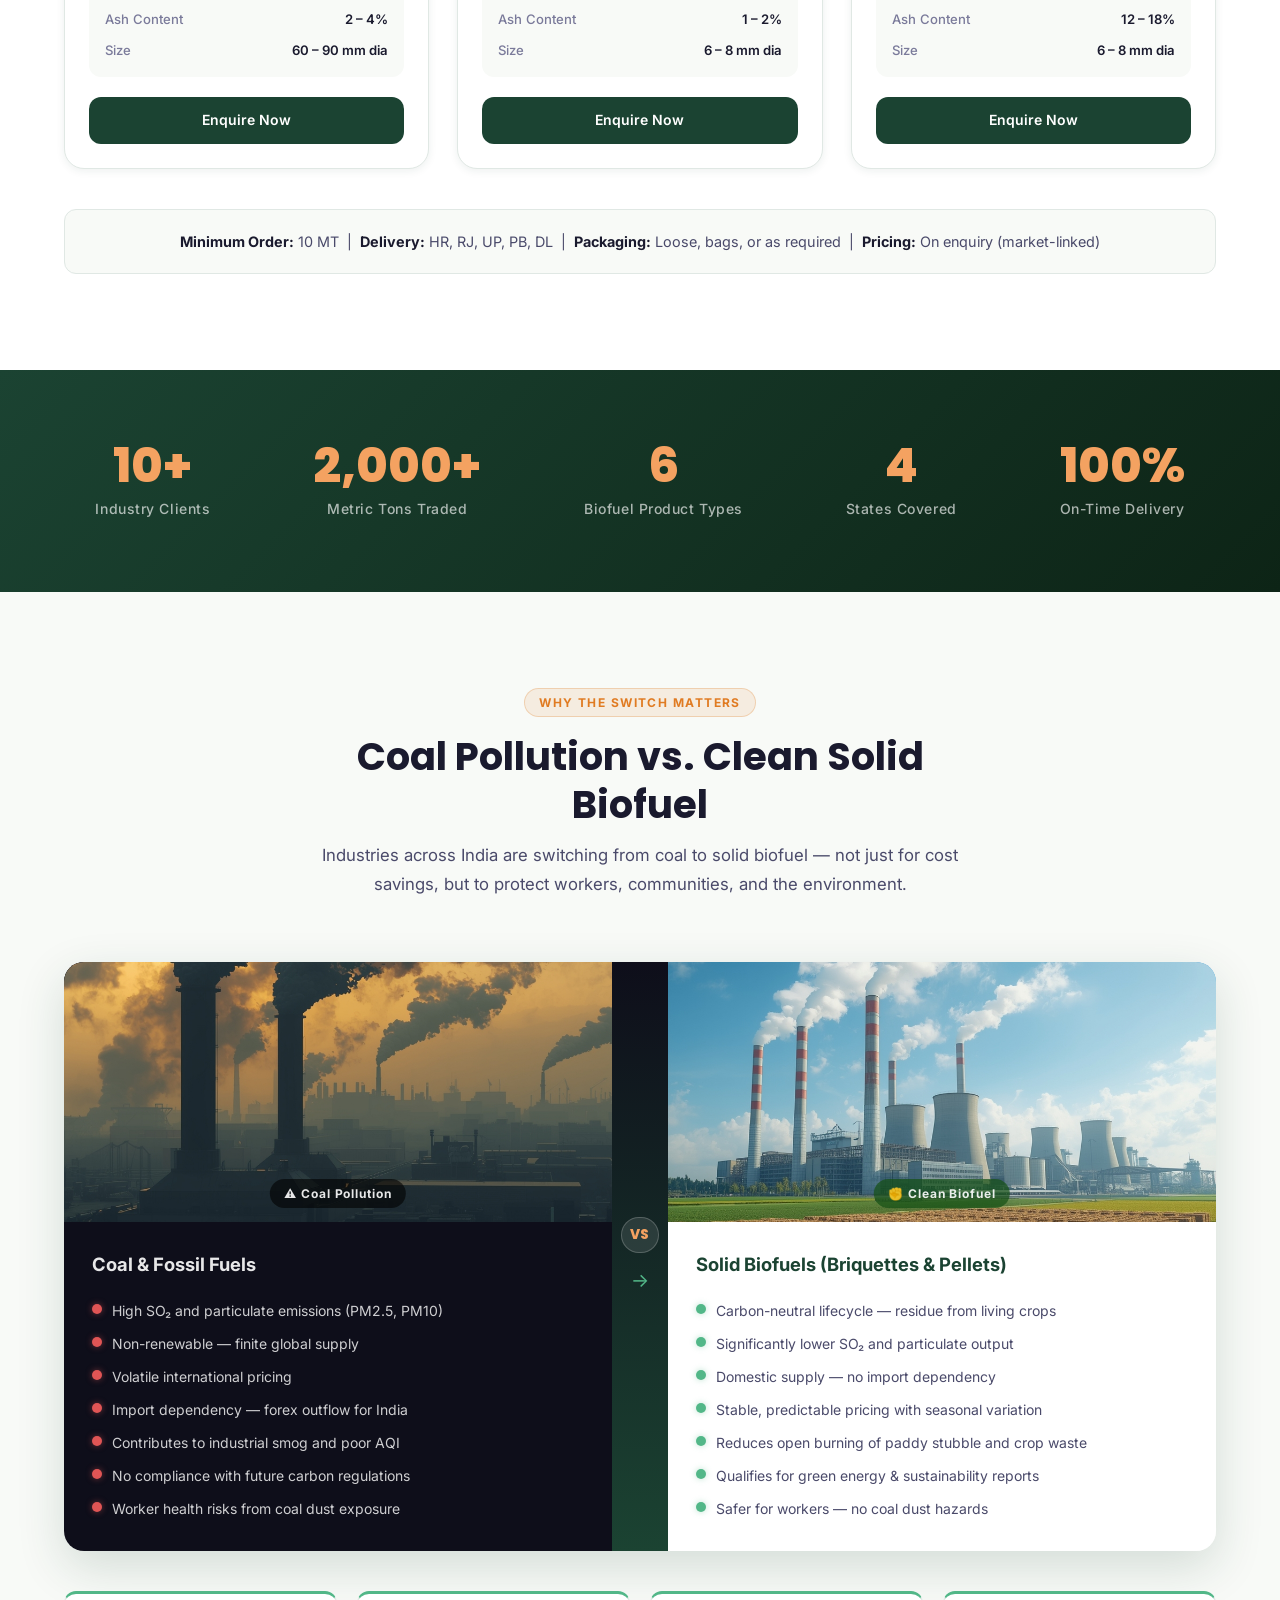
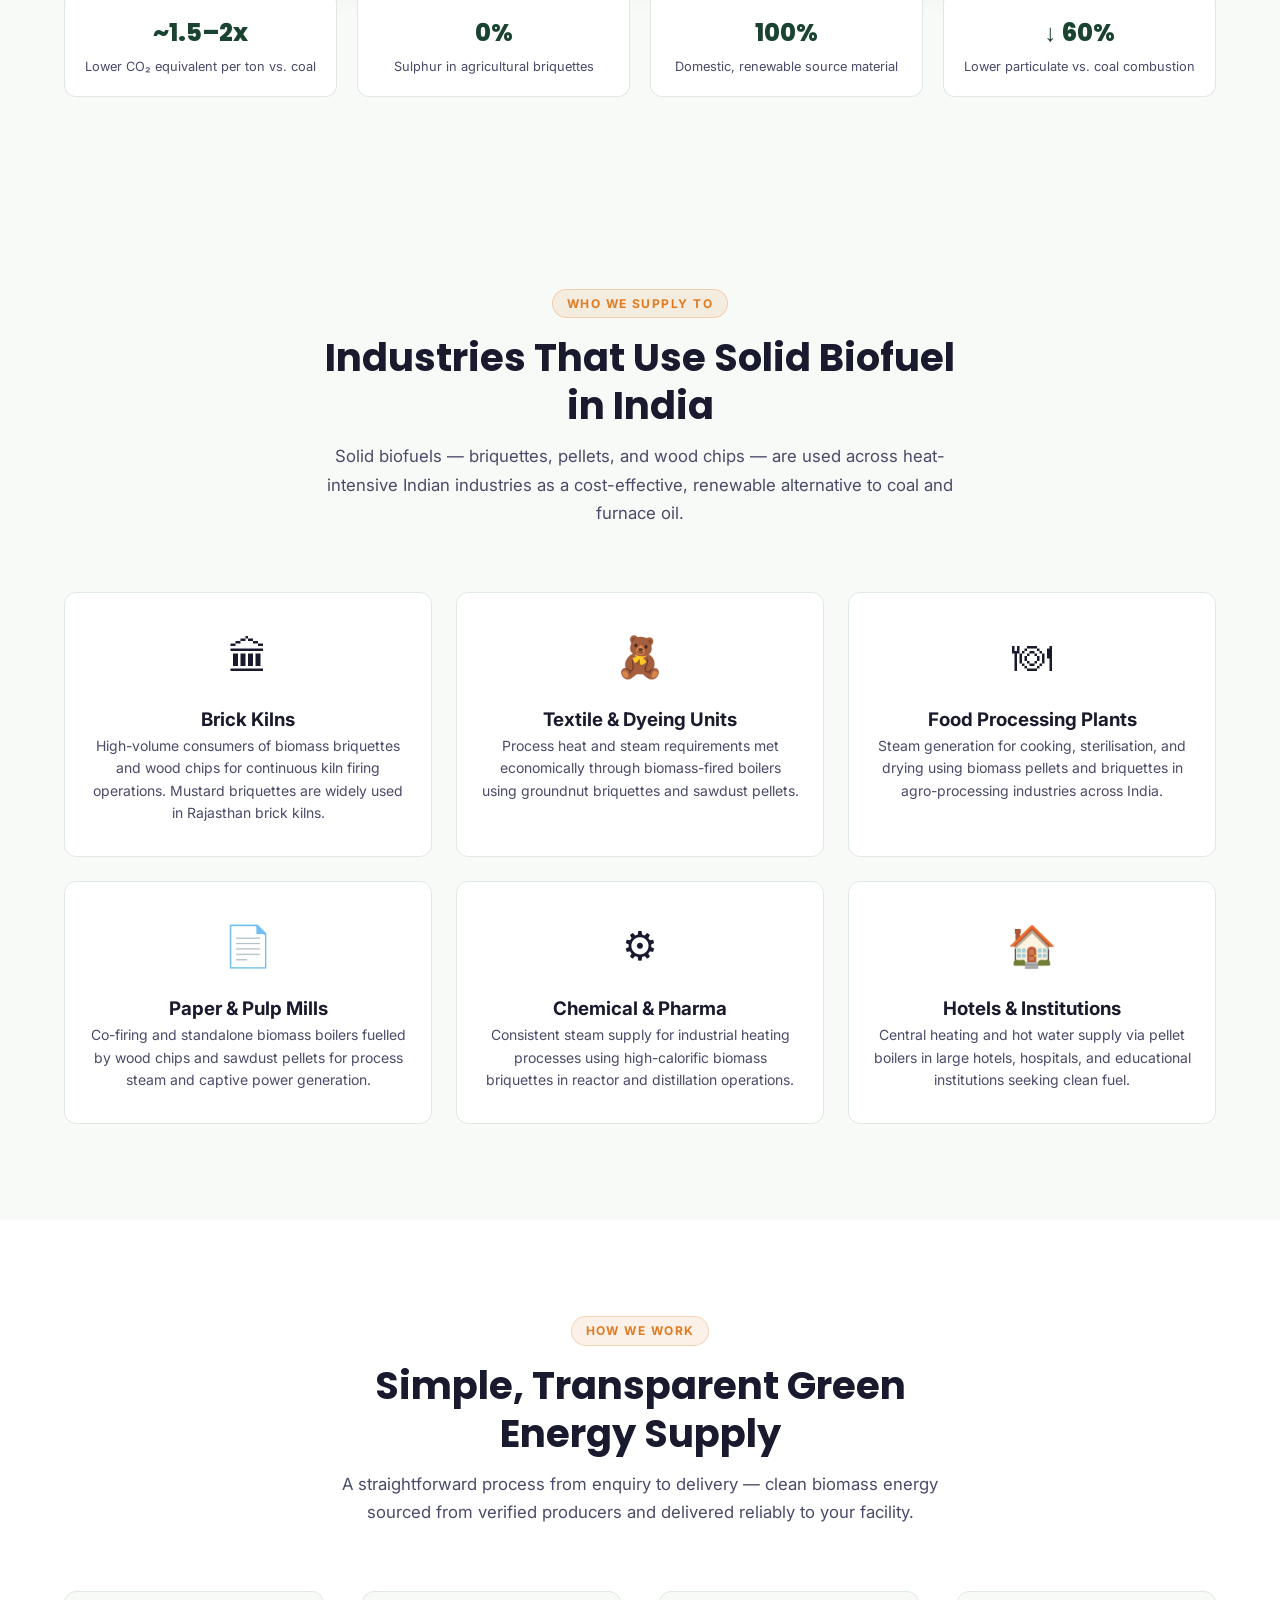
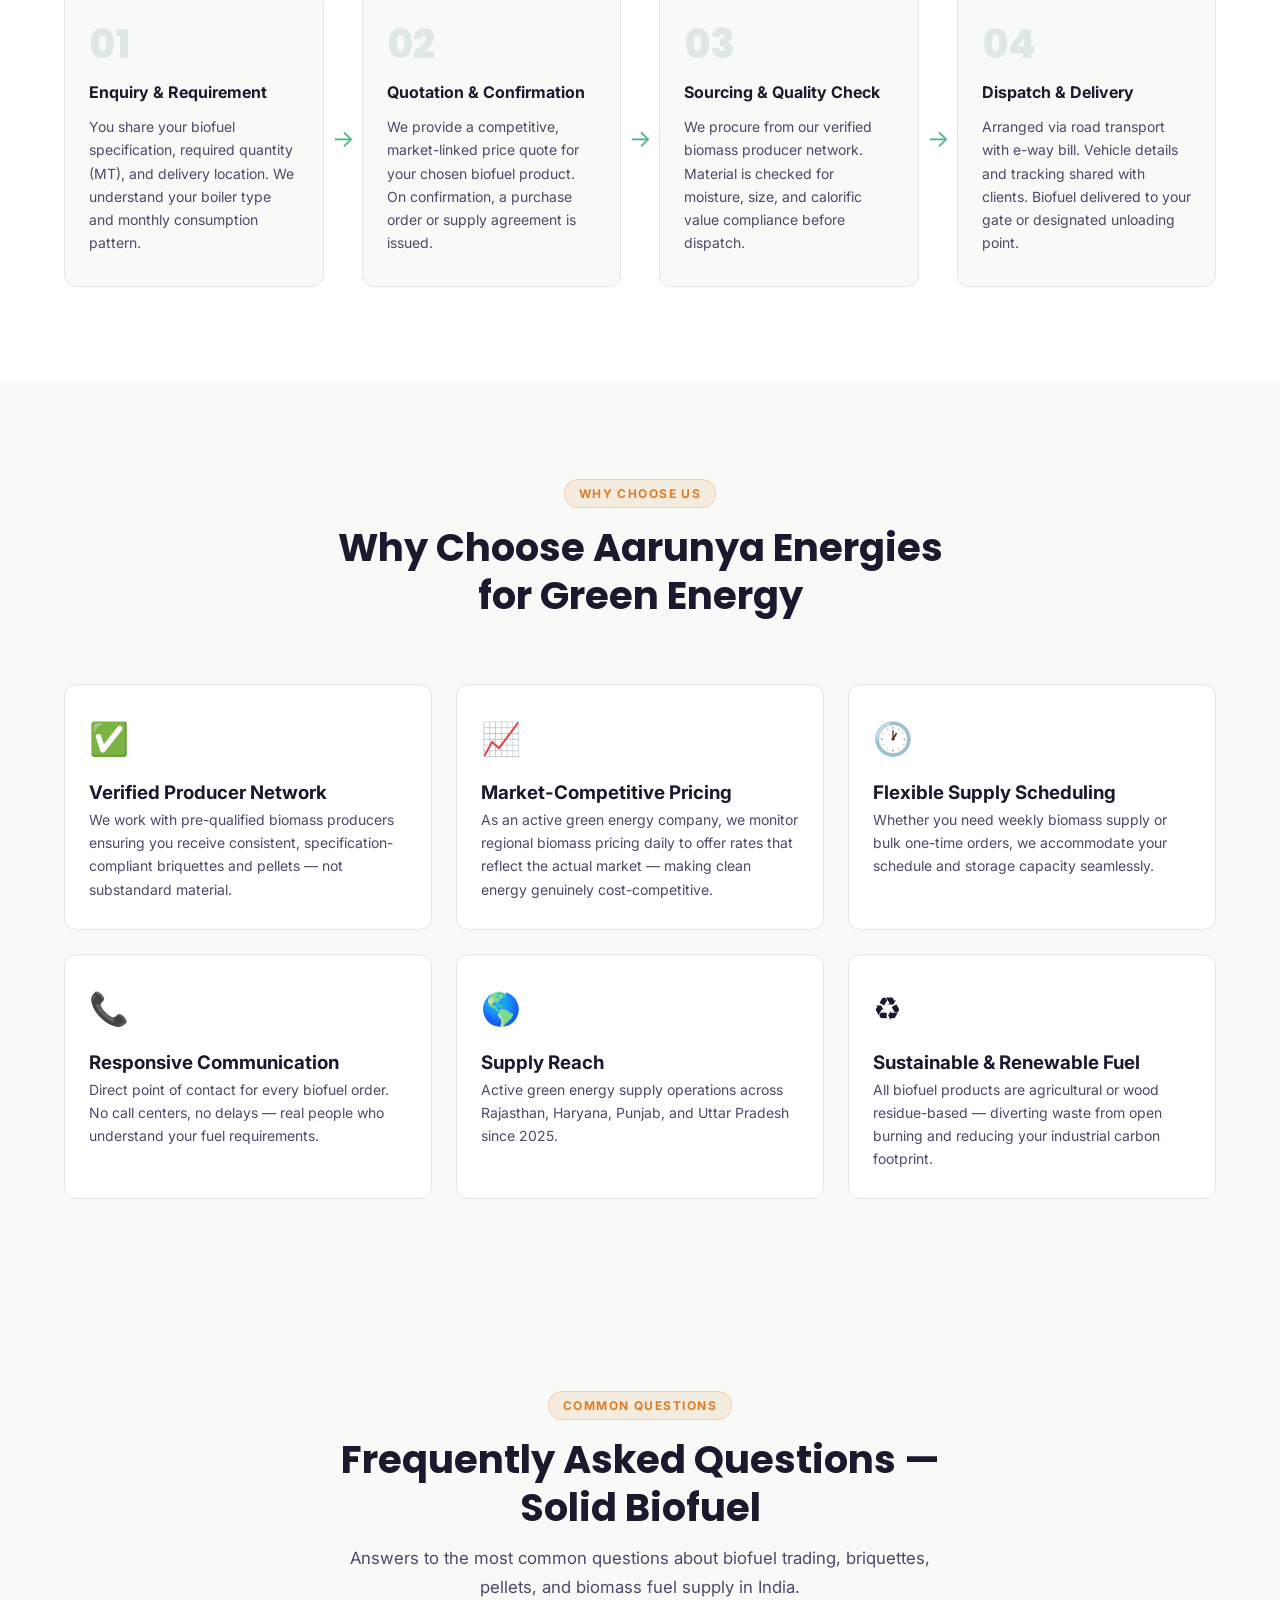
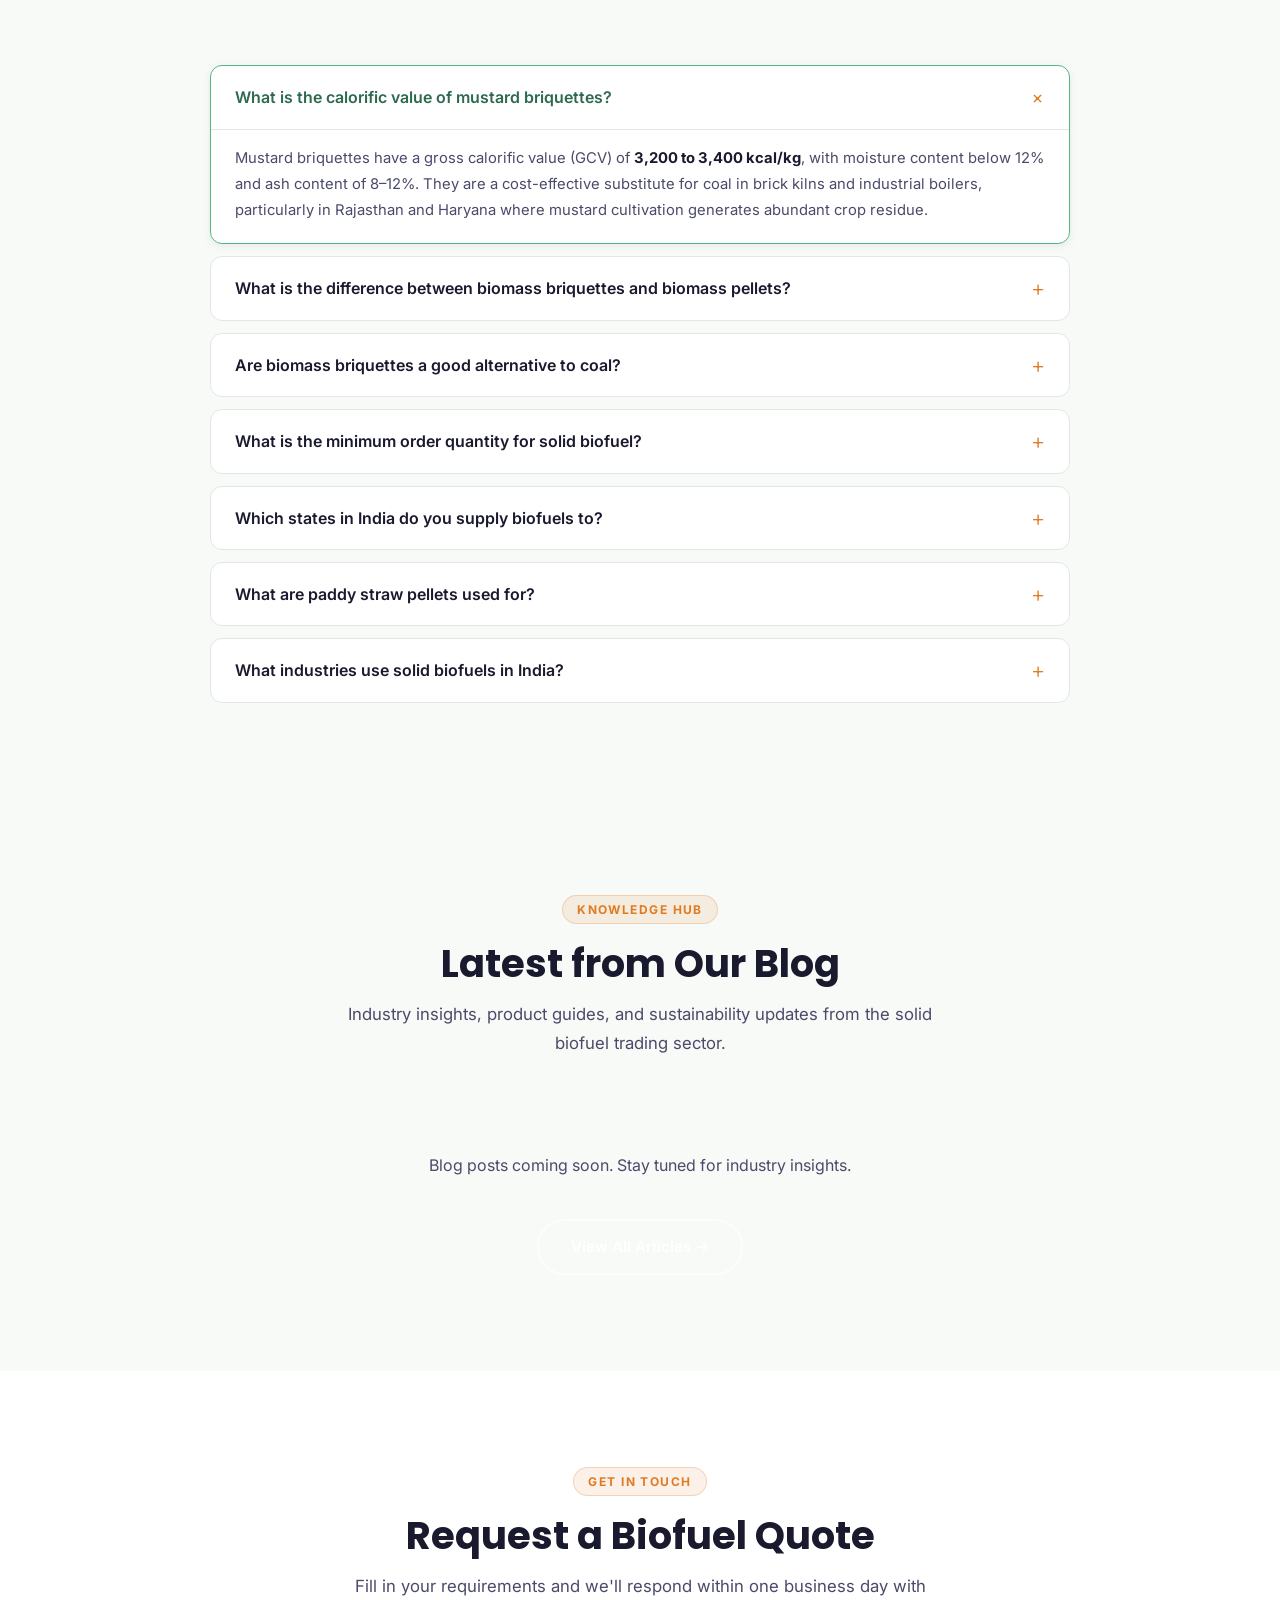
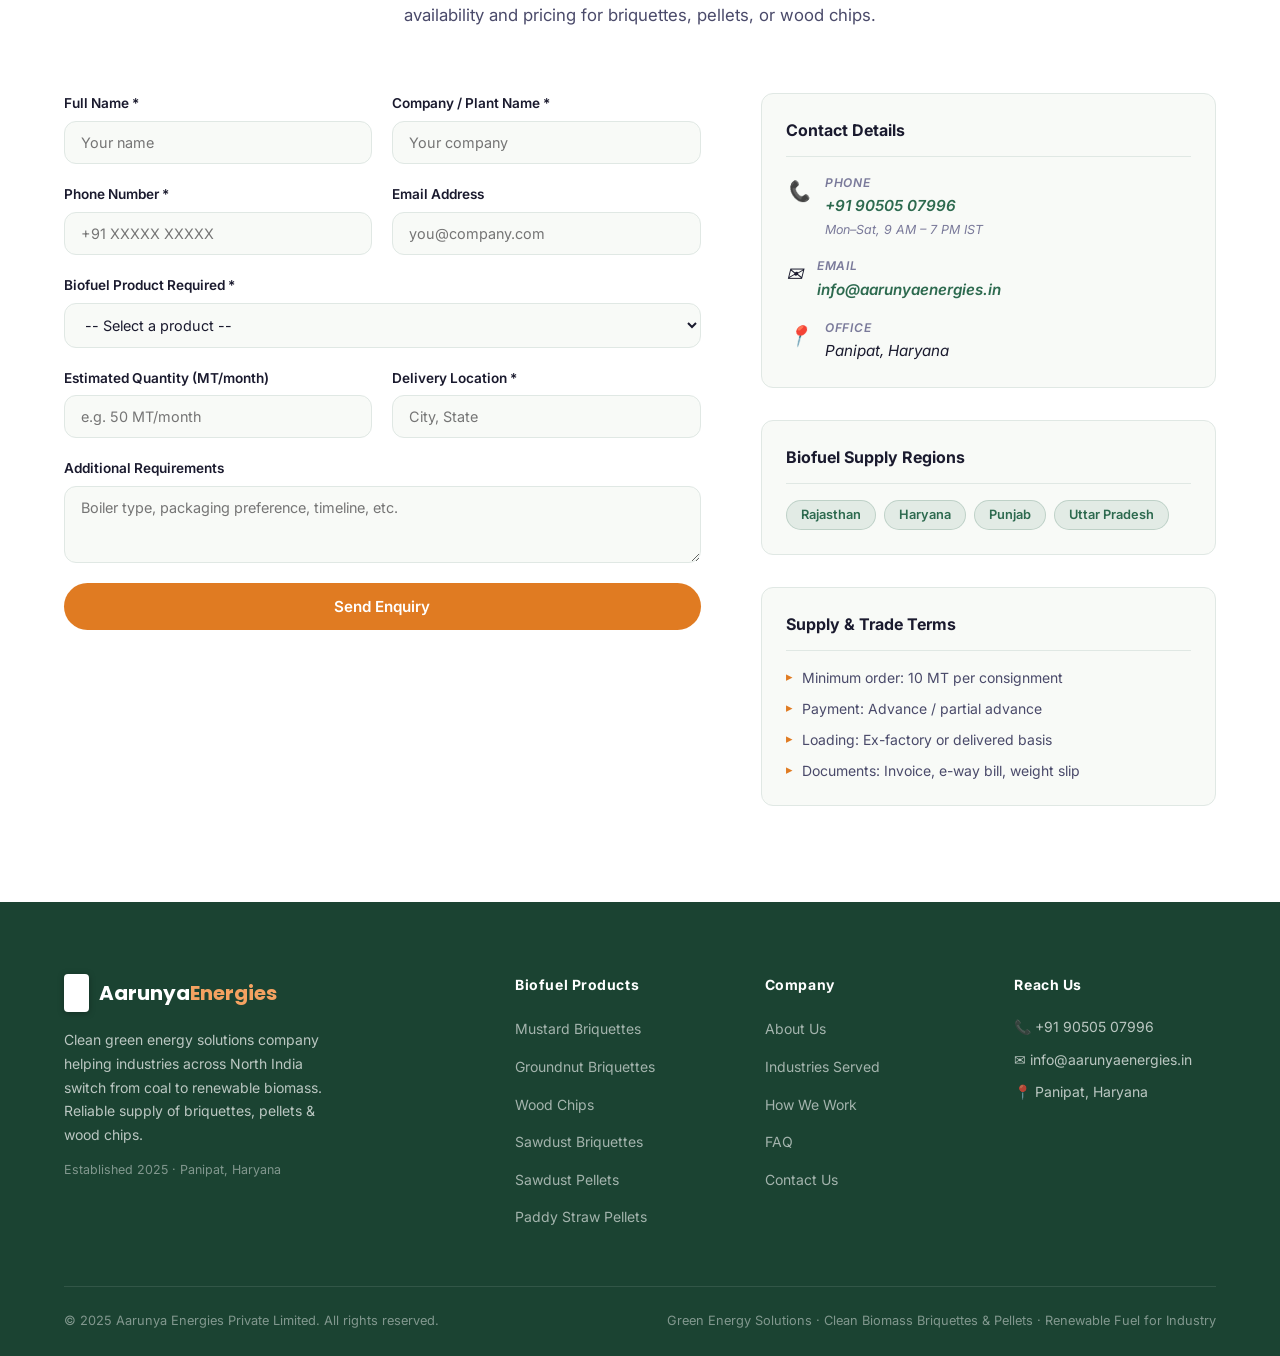
==== commit 6919359e: "QA removed" ====
--- a/index.html
+++ b/index.html
@@ -345,13 +345,7 @@
                 <p>We maintain direct relationships with verified biomass producers to ensure consistent supply of clean briquettes and pellets at competitive prices.</p>
               </div>
             </div>
-            <div class="acard">
-              <div class="acard-icon" aria-hidden="true">&#9646;</div>
-              <div>
-                <h3>Quality Assurance</h3>
-                <p>Every batch of biofuel is verified for moisture content, calorific value, and size specifications before dispatch to your facility.</p>
-              </div>
-            </div>
+
             <div class="acard">
               <div class="acard-icon" aria-hidden="true">&#9646;</div>
               <div>
@@ -757,7 +751,7 @@
             <span class="faq-icon" aria-hidden="true">+</span>
           </summary>
           <div class="faq-answer">
-            <p>Mustard briquettes have a gross calorific value (GCV) of <strong>3,800 to 4,200 kcal/kg</strong>, with moisture content below 12% and ash content of 8–12%. They are a cost-effective substitute for coal in brick kilns and industrial boilers, particularly in Rajasthan and Haryana where mustard cultivation generates abundant crop residue.</p>
+            <p>Mustard briquettes have a gross calorific value (GCV) of <strong>3,200 to 3,400 kcal/kg</strong>, with moisture content below 12% and ash content of 8–12%. They are a cost-effective substitute for coal in brick kilns and industrial boilers, particularly in Rajasthan and Haryana where mustard cultivation generates abundant crop residue.</p>
           </div>
         </details>
 
